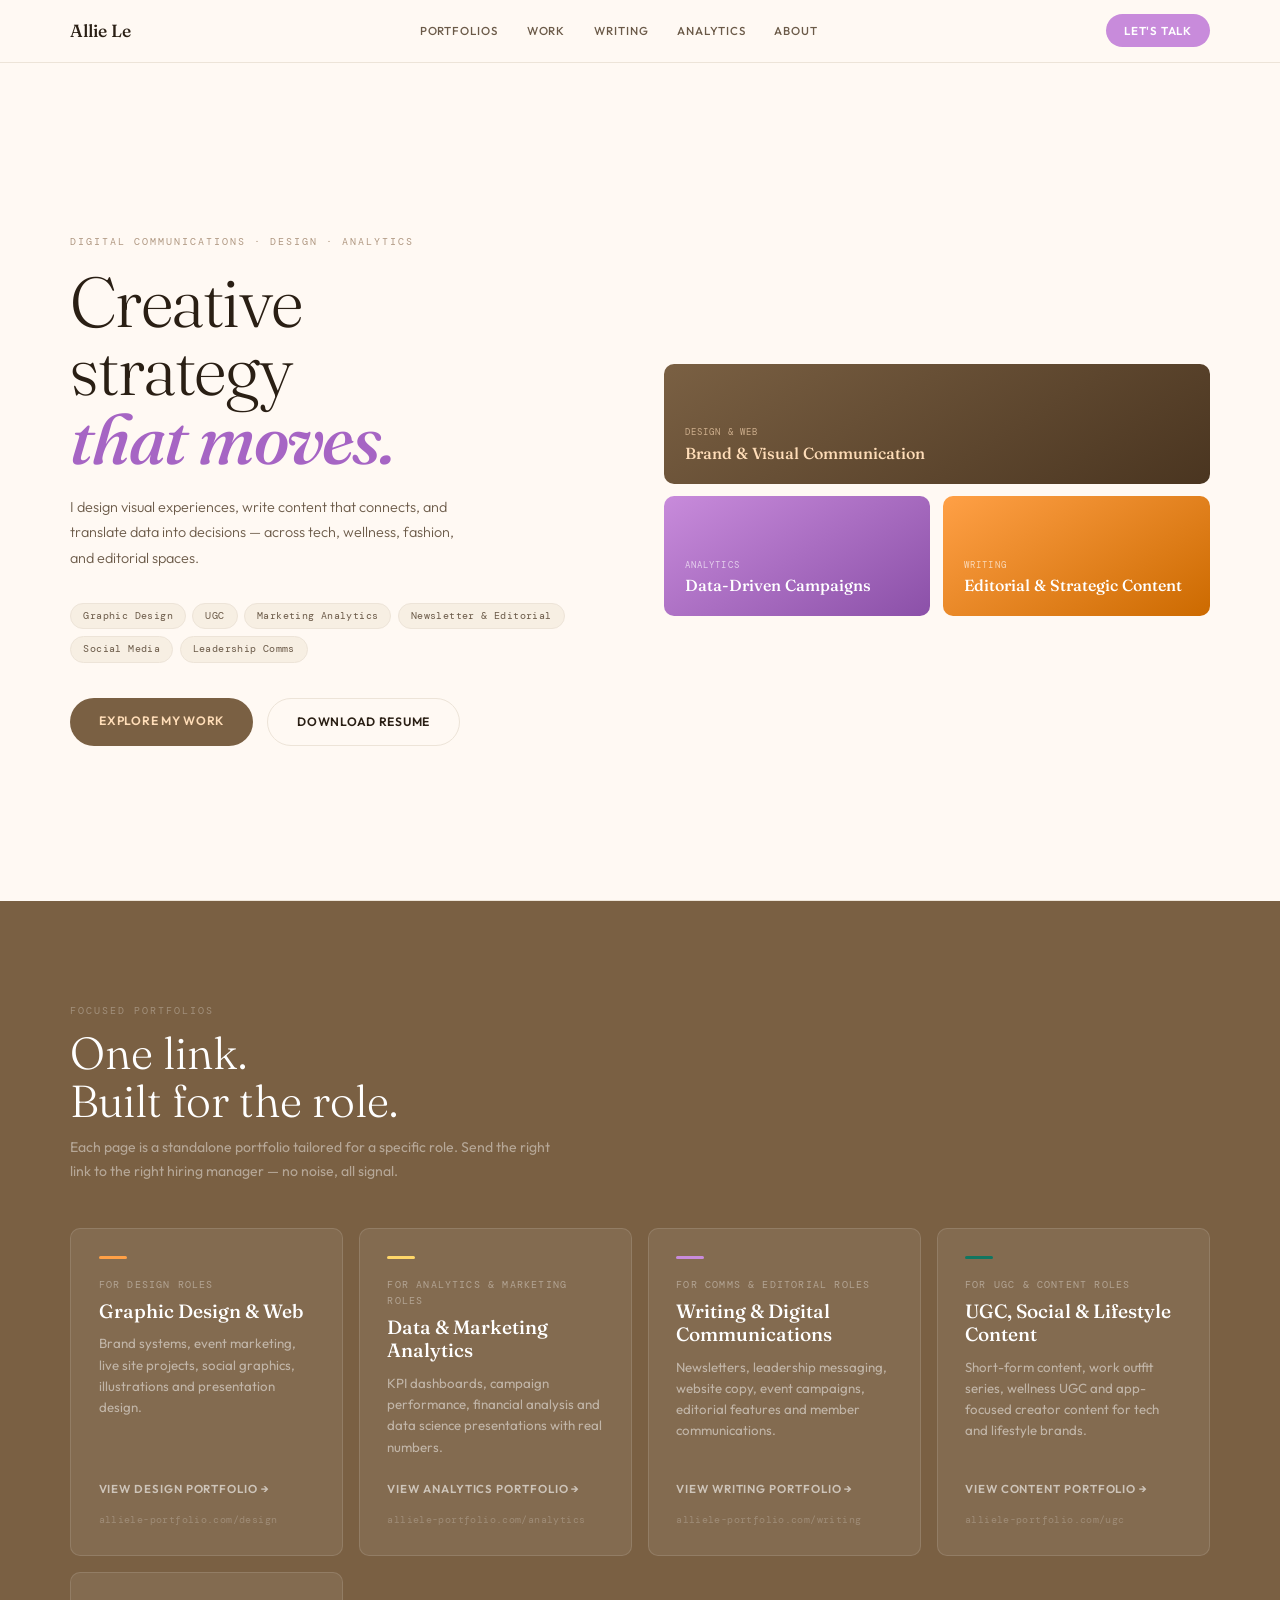
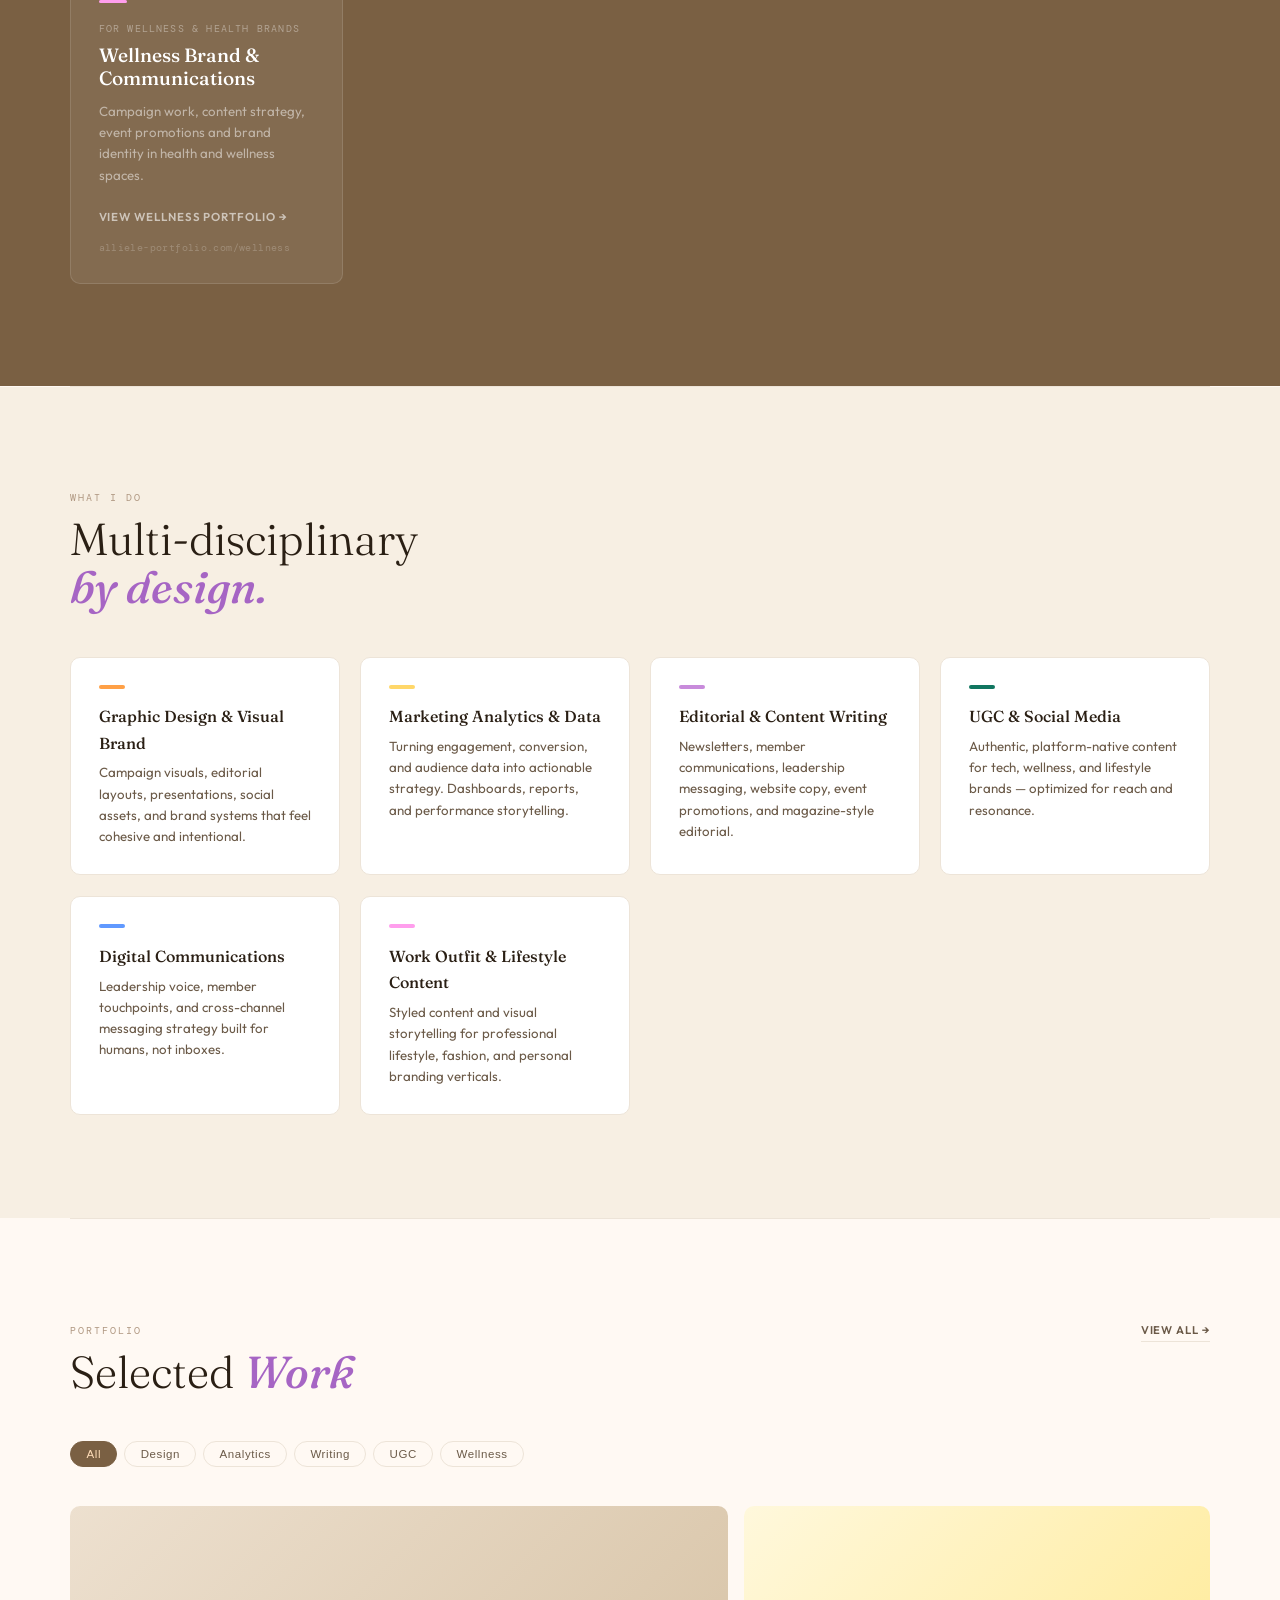
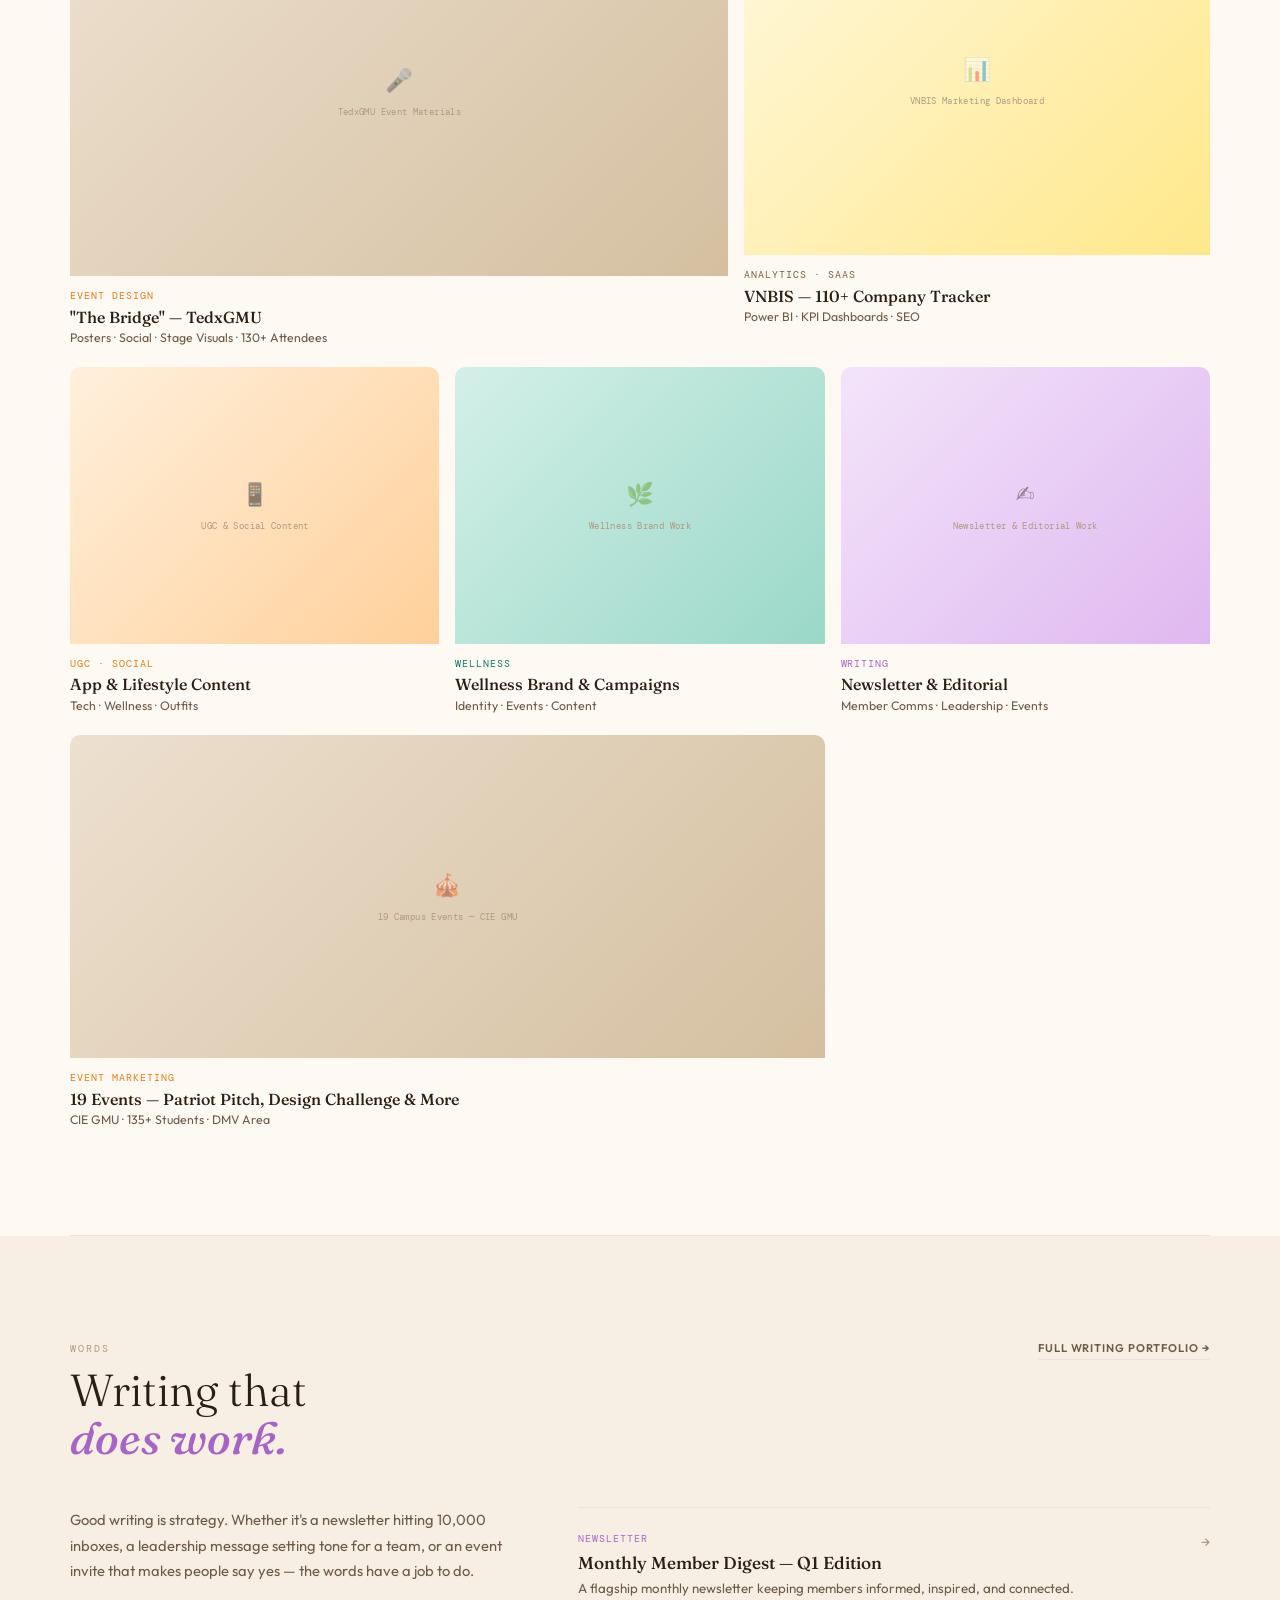
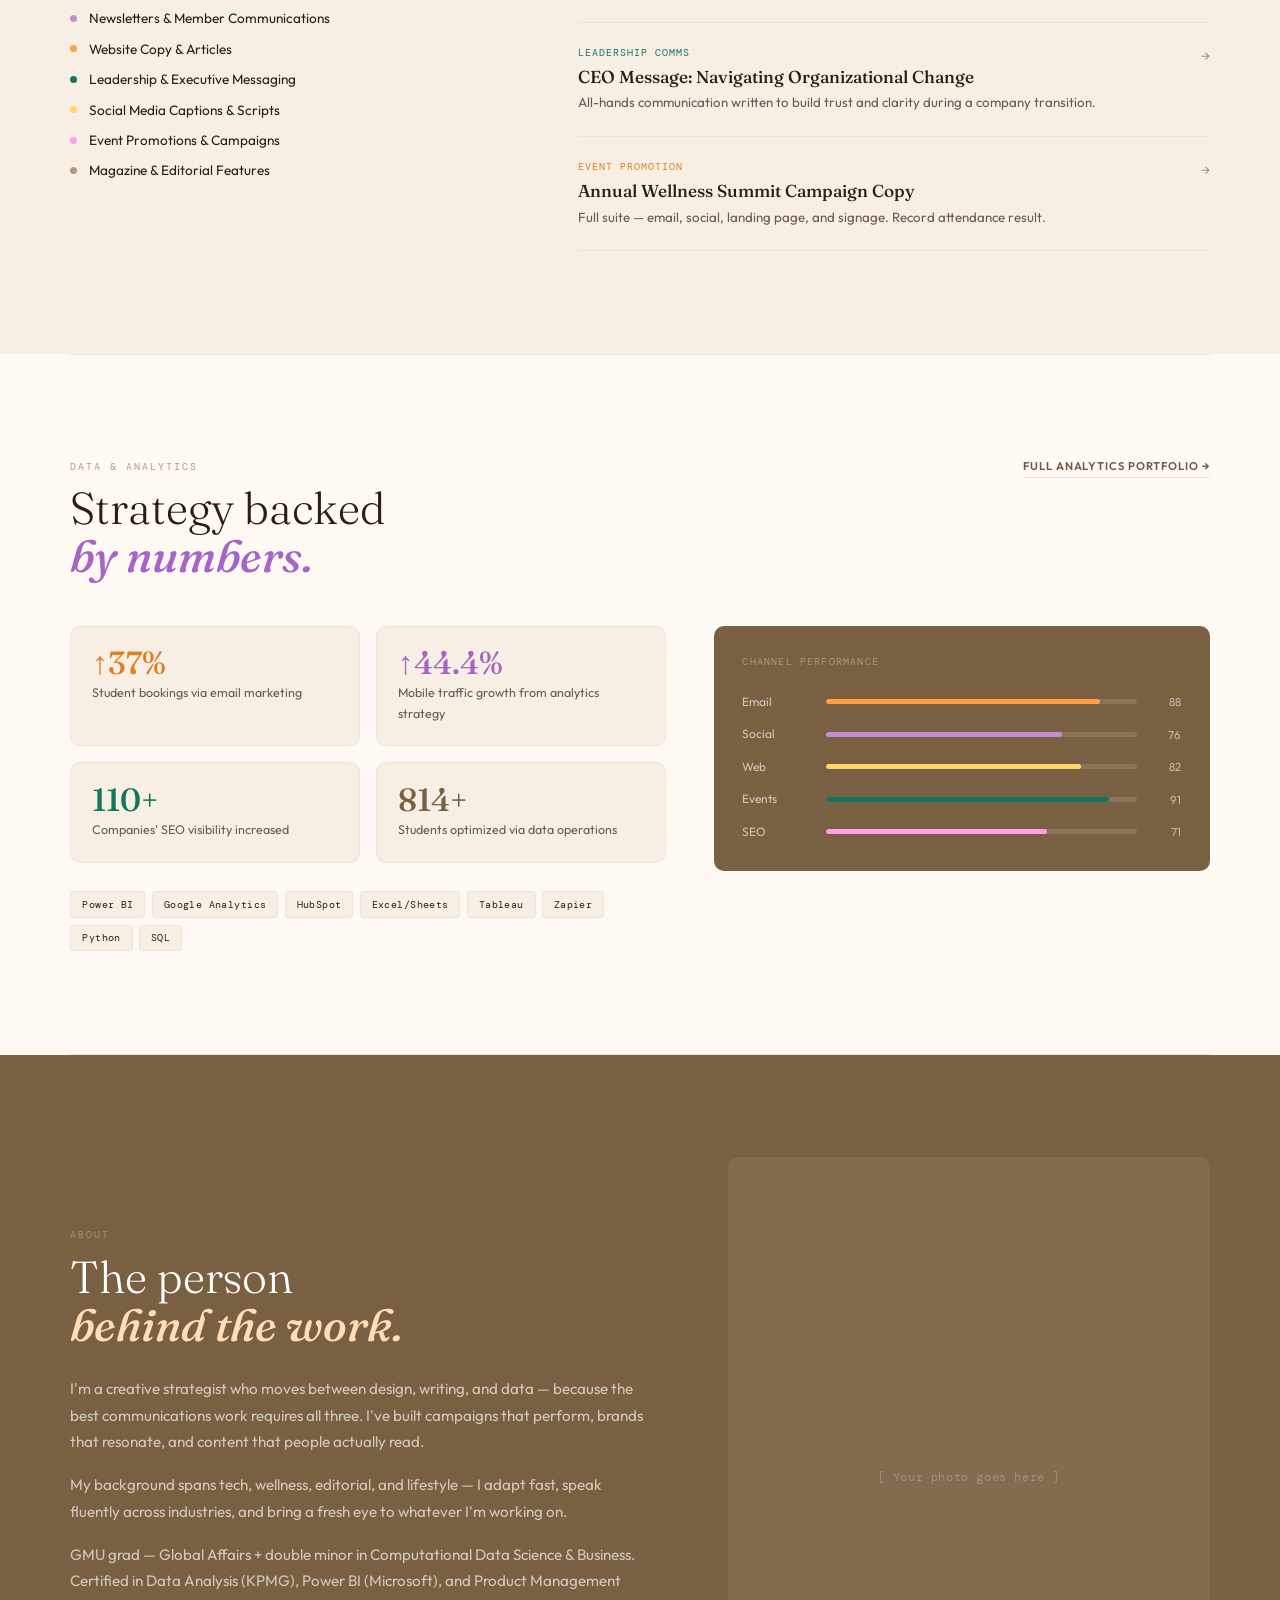
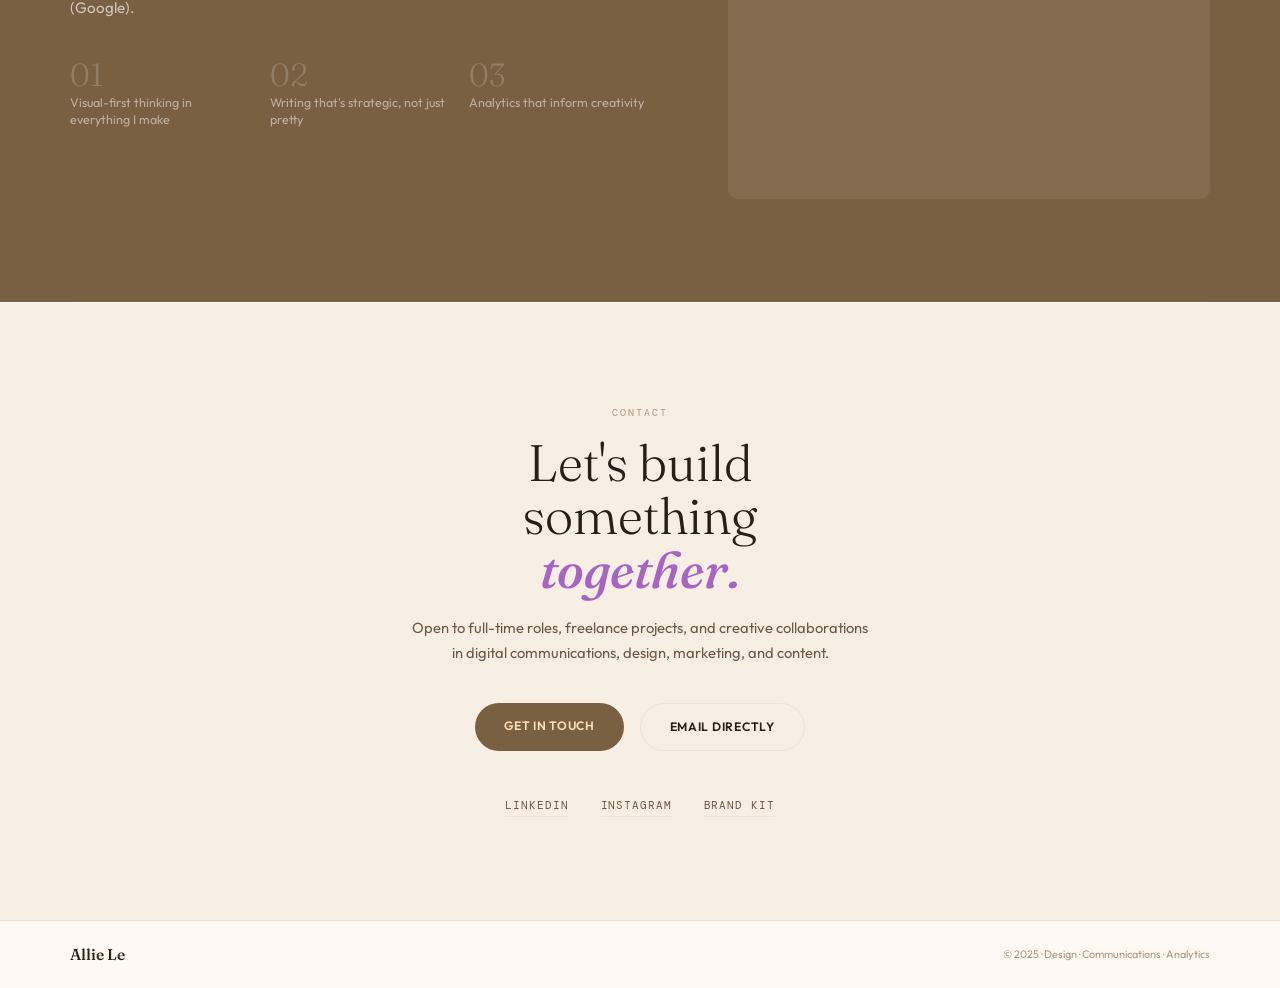
==== index.html @ f6b00155 "Rename index-2.html to index.html" ====
<!DOCTYPE html>
<html lang="en">
<head>
  <meta charset="UTF-8"/>
  <meta name="viewport" content="width=device-width,initial-scale=1.0"/>
  <title>Allie Le — Creative Strategy, Design & Analytics</title>
  <link rel="preconnect" href="https://fonts.googleapis.com"/>
  <link rel="preconnect" href="https://fonts.gstatic.com" crossorigin/>
  <link href="https://fonts.googleapis.com/css2?family=Fraunces:ital,wght@0,300;0,500;0,700;1,300;1,500&family=Outfit:wght@300;400;500;600&family=DM+Mono:wght@400&display=swap" rel="stylesheet"/>
  <link rel="stylesheet" href="brand.css"/>
  <style>
    /* ── NAV ── */
    nav {
      position: fixed; top: 0; left: 0; right: 0; z-index: 100;
      display: flex; align-items: center; justify-content: space-between;
      padding: .9rem var(--pad);
      background: rgba(255,249,243,.95); backdrop-filter: blur(14px);
      border-bottom: 1px solid var(--border);
    }
    .nav-logo { font-family: var(--font-display); font-size: 1.1rem; font-weight: 500; text-decoration: none; color: var(--ink); }
    .nav-links { display: flex; gap: 1.8rem; list-style: none; }
    .nav-links a { font-size: .72rem; font-weight: 500; letter-spacing: .08em; text-transform: uppercase; text-decoration: none; color: var(--ink-mid); transition: color .2s; }
    .nav-links a:hover { color: var(--lilac-dk); }
    .nav-cta { font-size: .72rem; font-weight: 600; letter-spacing: .07em; text-transform: uppercase; padding: .44rem 1.1rem; background: var(--lilac); color: #fff; border-radius: var(--radius-pill); text-decoration: none; transition: background .2s; }
    .nav-cta:hover { background: var(--lilac-dk); }

    /* ── HERO ── */
    #hero {
      min-height: 100vh;
      padding: 0 var(--pad); padding-top: 5rem;
      display: grid; grid-template-columns: 1fr 1fr;
      align-items: center; gap: 3rem;
      background: var(--cream);
    }
    .h-eye { font-family: var(--font-mono); font-size: .62rem; letter-spacing: .2em; text-transform: uppercase; color: var(--ink-lt); margin-bottom: 1.1rem; }
    .h-title { font-family: var(--font-display); font-size: clamp(3rem, 5.5vw, 5.8rem); font-weight: 300; line-height: .97; letter-spacing: -.02em; margin-bottom: 1.4rem; }
    .h-title em { font-style: italic; font-weight: 500; color: var(--lilac-dk); }
    .h-desc { font-size: clamp(.9rem, 1.1vw, 1rem); color: var(--ink-mid); max-width: 44ch; line-height: 1.75; font-weight: 300; margin-bottom: 2rem; }
    .h-tags { display: flex; flex-wrap: wrap; gap: .4rem; margin-bottom: 2.2rem; }
    .h-tag { font-family: var(--font-mono); font-size: .62rem; letter-spacing: .04em; padding: .26rem .75rem; border-radius: var(--radius-pill); background: var(--cream-dk); border: 1px solid var(--border); color: var(--ink-mid); }
    .h-btns { display: flex; gap: .9rem; flex-wrap: wrap; }
    .btn-p { padding: .82rem 1.8rem; background: var(--brown); color: var(--peach); font-family: var(--font-body); font-size: .76rem; font-weight: 600; letter-spacing: .06em; text-transform: uppercase; text-decoration: none; border-radius: var(--radius-pill); transition: background .2s; }
    .btn-p:hover { background: var(--brown-dk); }
    .btn-g { padding: .82rem 1.8rem; border: 1.5px solid var(--border); color: var(--ink); font-family: var(--font-body); font-size: .76rem; font-weight: 600; letter-spacing: .06em; text-transform: uppercase; text-decoration: none; border-radius: var(--radius-pill); transition: border-color .2s, color .2s; }
    .btn-g:hover { border-color: var(--lilac); color: var(--lilac-dk); }

    /* hero right — floating cards */
    .h-cards { display: grid; grid-template-columns: 1fr 1fr; gap: .8rem; }
    .hc { border-radius: var(--radius); overflow: hidden; cursor: pointer; transition: transform .3s; }
    .hc:hover { transform: translateY(-5px); }
    .hc:first-child { grid-column: span 2; }
    .hc-body { padding: 1.3rem; min-height: 120px; display: flex; flex-direction: column; justify-content: flex-end; }
    .hc-eye { font-family: var(--font-mono); font-size: .58rem; letter-spacing: .12em; text-transform: uppercase; opacity: .65; margin-bottom: .22rem; }
    .hc-name { font-family: var(--font-display); font-size: 1rem; font-weight: 500; line-height: 1.2; }
    .hc1 { background: linear-gradient(148deg, #7A6043, #4A3520); color: var(--peach); }
    .hc2 { background: linear-gradient(148deg, #C88BDB, #8B50A8); color: #fff; }
    .hc3 { background: linear-gradient(148deg, #FFA046, #CC6A00); color: #fff; }

    /* ── SECTION ── */
    section { padding: clamp(4rem,8vw,7rem) var(--pad); }
    .s-eye { font-family: var(--font-mono); font-size: .62rem; letter-spacing: .2em; text-transform: uppercase; color: var(--ink-lt); margin-bottom: .55rem; }
    .s-title { font-family: var(--font-display); font-size: clamp(1.9rem,3.5vw,3.2rem); font-weight: 300; line-height: 1.08; }
    .s-title em { font-style: italic; font-weight: 500; color: var(--lilac-dk); }
    .s-hdr { display: flex; align-items: baseline; justify-content: space-between; gap: 2rem; margin-bottom: clamp(2rem,3.5vw,3.5rem); }
    .s-link { font-size: .7rem; font-weight: 600; letter-spacing: .08em; text-transform: uppercase; color: var(--ink-mid); text-decoration: none; border-bottom: 1px solid var(--border); padding-bottom: 2px; white-space: nowrap; transition: color .2s, border-color .2s; }
    .s-link:hover { color: var(--lilac-dk); border-color: var(--lilac); }
    .div { height: 1px; background: var(--border); margin: 0 var(--pad); }

    /* ── TRACK CARDS ── */
    #tracks { background: var(--brown); }
    .tr-eye { color: rgba(255,255,255,.3); }
    .tr-title { color: #fff; margin-bottom: .7rem; }
    .tr-sub { color: rgba(255,255,255,.45); font-size: .88rem; max-width: 54ch; margin-bottom: clamp(2rem,3.5vw,3rem); line-height: 1.65; }
    .tr-grid { display: grid; grid-template-columns: repeat(auto-fit, minmax(260px,1fr)); gap: 1rem; }
    .tc {
      background: rgba(255,255,255,.07); border: 1px solid rgba(255,255,255,.12);
      border-radius: var(--radius); padding: 1.7rem; text-decoration: none; color: #fff;
      display: flex; flex-direction: column; transition: background .25s, transform .25s, border-color .25s;
    }
    .tc:hover { transform: translateY(-4px); border-color: rgba(255,255,255,.25); background: rgba(255,255,255,.11); }
    .tc-bar { width: 28px; height: 3px; border-radius: 2px; margin-bottom: 1.1rem; }
    .tc-role { font-family: var(--font-mono); font-size: .62rem; letter-spacing: .12em; text-transform: uppercase; opacity: .38; margin-bottom: .45rem; }
    .tc-name { font-family: var(--font-display); font-size: 1.2rem; font-weight: 500; margin-bottom: .65rem; line-height: 1.2; }
    .tc-desc { font-size: .83rem; color: rgba(255,255,255,.5); line-height: 1.6; margin-bottom: 1.3rem; flex: 1; }
    .tc-cta { font-size: .72rem; font-weight: 600; letter-spacing: .08em; text-transform: uppercase; opacity: .6; transition: opacity .2s; }
    .tc:hover .tc-cta { opacity: 1; }
    .tc-url { font-family: var(--font-mono); font-size: .6rem; opacity: .22; margin-top: .9rem; letter-spacing: .04em; }

    /* ── EXPERTISE ── */
    #expertise { background: var(--cream-dk); }
    .exp-grid { display: grid; grid-template-columns: repeat(auto-fit, minmax(240px,1fr)); gap: 1.3rem; }
    .exp-card { background: var(--white); border: 1px solid var(--border); border-radius: var(--radius); padding: 1.7rem; transition: transform .25s, box-shadow .25s; }
    .exp-card:hover { transform: translateY(-3px); box-shadow: 0 14px 40px rgba(122,96,67,.09); }
    .ec-dot { width: 26px; height: 4px; border-radius: 2px; margin-bottom: .9rem; }
    .ec-t { font-family: var(--font-display); font-size: 1rem; font-weight: 500; margin-bottom: .4rem; }
    .ec-d { font-size: .83rem; color: var(--ink-mid); line-height: 1.6; }

    /* ── WORK GRID ── */
    #work {}
    .wfilters { display: flex; gap: .45rem; flex-wrap: wrap; margin-bottom: 2.4rem; }
    .wf { font-size: .72rem; font-weight: 500; letter-spacing: .05em; padding: .38rem .95rem; border-radius: var(--radius-pill); border: 1.5px solid var(--border); background: transparent; cursor: pointer; transition: all .2s; color: var(--ink-mid); }
    .wf.on, .wf:hover { background: var(--brown); border-color: var(--brown); color: var(--peach); }
    .wgrid { display: grid; grid-template-columns: repeat(12,1fr); gap: 1rem; }
    .wi { border-radius: var(--radius); overflow: hidden; cursor: pointer; position: relative; transition: transform .3s; }
    .wi:hover { transform: scale(1.015); }
    .wi:hover .wov { opacity: 1; }
    .w7 { grid-column: span 7; } .w5 { grid-column: span 5; } .w4 { grid-column: span 4; } .w8 { grid-column: span 8; } .w6 { grid-column: span 6; }
    .wthumb { width: 100%; aspect-ratio: 16/9; display: flex; align-items: center; justify-content: center; flex-direction: column; gap: .4rem; position: relative; }
    .w5 .wthumb, .w4 .wthumb { aspect-ratio: 4/3; }
    .wov { position: absolute; inset: 0; background: rgba(42,31,20,.38); opacity: 0; transition: opacity .3s; display: flex; align-items: center; justify-content: center; }
    .wov span { color: #fff; font-size: .7rem; font-weight: 600; letter-spacing: .1em; text-transform: uppercase; border: 1.5px solid rgba(255,255,255,.75); padding: .4rem 1rem; border-radius: var(--radius-pill); }
    .wph { font-size: 1.4rem; opacity: .45; }
    .wht { font-family: var(--font-mono); font-size: .58rem; color: var(--ink-lt); letter-spacing: .04em; }
    .wmeta { padding: .75rem 0 .15rem; }
    .wcat { font-family: var(--font-mono); font-size: .6rem; letter-spacing: .1em; text-transform: uppercase; margin-bottom: .18rem; }
    .wname { font-family: var(--font-display); font-size: 1rem; font-weight: 500; line-height: 1.25; }
    .wsub { font-size: .77rem; color: var(--ink-mid); margin-top: .1rem; }
    .bg-br { background: linear-gradient(135deg,#EDE0CF,#D4BFA0); }
    .bg-li { background: linear-gradient(135deg,#F3E4FA,#DFB8F0); }
    .bg-or { background: linear-gradient(135deg,#FFF0DC,#FFD09A); }
    .bg-te { background: linear-gradient(135deg,#D4F0E8,#9AD8C8); }
    .bg-ye { background: linear-gradient(135deg,#FFF8DC,#FFE88A); }

    /* ── WRITING ── */
    #writing { background: var(--cream-dk); }
    .wr-layout { display: grid; grid-template-columns: 1fr 1.4fr; gap: 3.5rem; align-items: start; }
    .wr-p { color: var(--ink-mid); margin-bottom: .9rem; font-size: .92rem; line-height: 1.72; }
    .wt-list { display: flex; flex-direction: column; gap: .5rem; margin-top: 1.5rem; }
    .wt-row { display: flex; align-items: center; gap: .75rem; font-size: .85rem; }
    .wt-dot { width: 7px; height: 7px; border-radius: 50%; flex-shrink: 0; }
    .wcard { padding: 1.4rem 0; border-bottom: 1px solid var(--border); transition: padding-left .2s; cursor: pointer; }
    .wcard:first-child { border-top: 1px solid var(--border); }
    .wcard:hover { padding-left: .6rem; }
    .wc-type { font-family: var(--font-mono); font-size: .62rem; letter-spacing: .1em; text-transform: uppercase; margin-bottom: .3rem; }
    .wc-title { font-family: var(--font-display); font-size: 1.08rem; font-weight: 500; line-height: 1.25; margin-bottom: .28rem; }
    .wc-ex { font-size: .83rem; color: var(--ink-mid); line-height: 1.6; }
    .wc-arr { float: right; color: var(--ink-lt); }

    /* ── ANALYTICS ── */
    .an-layout { display: grid; grid-template-columns: 1.2fr 1fr; gap: 3rem; align-items: start; }
    .st-grid { display: grid; grid-template-columns: 1fr 1fr; gap: 1rem; margin-bottom: 1.8rem; }
    .st-card { background: var(--cream-dk); border: 1px solid var(--border); border-radius: var(--radius); padding: 1.3rem; }
    .st-n { font-family: var(--font-display); font-size: clamp(1.6rem,2.5vw,2.2rem); font-weight: 500; line-height: 1; margin-bottom: .25rem; }
    .st-l { font-size: .78rem; color: var(--ink-mid); }
    .an-vis { background: var(--brown); border-radius: var(--radius); padding: 1.8rem; color: #fff; }
    .ch-ttl { font-family: var(--font-mono); font-size: .62rem; letter-spacing: .12em; text-transform: uppercase; opacity: .35; margin-bottom: 1.3rem; }
    .b-chart { display: flex; flex-direction: column; gap: .8rem; }
    .b-row { display: flex; align-items: center; gap: .75rem; }
    .b-lbl { font-size: .75rem; width: 72px; flex-shrink: 0; opacity: .65; }
    .b-track { flex: 1; height: 5px; background: rgba(255,255,255,.12); border-radius: 3px; overflow: hidden; }
    .b-fill { height: 100%; border-radius: 3px; }
    .b-val { font-size: .72rem; opacity: .55; width: 32px; text-align: right; }
    .tool-list { display: flex; flex-wrap: wrap; gap: .4rem; margin-top: 1.7rem; }
    .tool { font-family: var(--font-mono); font-size: .65rem; letter-spacing: .04em; padding: .24rem .68rem; border-radius: 3px; background: var(--cream-dk); border: 1px solid var(--border); }

    /* ── ABOUT ── */
    #about { background: var(--brown); color: #fff; }
    .ab-layout { display: grid; grid-template-columns: 1.2fr 1fr; gap: 5rem; align-items: center; }
    .ab-p { color: rgba(255,255,255,.65); margin-bottom: 1.1rem; font-size: .95rem; line-height: 1.72; }
    .ab-photo { aspect-ratio: 3/4; background: rgba(255,255,255,.07); border-radius: var(--radius); display: flex; align-items: center; justify-content: center; }
    .ab-hint { font-size: .75rem; opacity: .25; text-align: center; padding: 2rem; font-family: var(--font-mono); letter-spacing: .05em; }
    .vals { display: grid; grid-template-columns: repeat(3,1fr); gap: 1.3rem; margin-top: 2.4rem; }
    .val-n { font-family: var(--font-display); font-size: 2rem; font-weight: 300; opacity: .18; line-height: 1; margin-bottom: .18rem; }
    .val-l { font-size: .78rem; color: rgba(255,255,255,.5); line-height: 1.4; }

    /* ── CONTACT SECTION ── */
    #contact { text-align: center; background: var(--cream-dk); }
    .ct-title { font-family: var(--font-display); font-size: clamp(2rem,4vw,3.4rem); font-weight: 300; max-width: 14ch; margin: 0 auto 1.1rem; line-height: 1.05; }
    .ct-title em { font-style: italic; font-weight: 500; color: var(--lilac-dk); }
    .ct-sub { color: var(--ink-mid); max-width: 46ch; margin: 0 auto 2.4rem; font-size: .92rem; line-height: 1.7; }
    .ct-btns { display: flex; justify-content: center; gap: 1rem; flex-wrap: wrap; margin-bottom: 2.8rem; }
    .ct-links { display: flex; justify-content: center; gap: 2rem; flex-wrap: wrap; }
    .ct-lnk { font-family: var(--font-mono); font-size: .7rem; letter-spacing: .08em; text-transform: uppercase; color: var(--ink-mid); text-decoration: none; border-bottom: 1px solid var(--border); padding-bottom: 2px; transition: color .2s, border-color .2s; }
    .ct-lnk:hover { color: var(--lilac-dk); border-color: var(--lilac); }

    /* footer */
    footer { border-top: 1px solid var(--border); padding: 1.3rem var(--pad); display: flex; justify-content: space-between; align-items: center; flex-wrap: wrap; gap: 1rem; }
    .fn { font-family: var(--font-display); font-size: .98rem; font-weight: 500; }
    .ft { font-size: .68rem; color: var(--ink-lt); }

    /* modal */
    .mb { position: fixed; inset: 0; background: rgba(42,31,20,.55); z-index: 400; display: flex; align-items: center; justify-content: center; padding: 2rem; opacity: 0; pointer-events: none; transition: opacity .3s; }
    .mb.open { opacity: 1; pointer-events: all; }
    .modal { background: var(--white); border-radius: var(--radius); max-width: 640px; width: 100%; padding: 2.4rem; transform: translateY(20px); transition: transform .3s; max-height: 90vh; overflow-y: auto; }
    .mb.open .modal { transform: translateY(0); }
    .mcl { float: right; background: none; border: none; font-size: 1.2rem; cursor: pointer; color: var(--ink-lt); transition: color .2s; }
    .mcl:hover { color: var(--ink); }
    .m-cat { font-family: var(--font-mono); font-size: .62rem; letter-spacing: .12em; text-transform: uppercase; margin-bottom: .5rem; }
    .m-tt { font-family: var(--font-display); font-size: 1.5rem; font-weight: 500; margin-bottom: .3rem; line-height: 1.15; }
    .m-role { font-family: var(--font-mono); font-size: .65rem; color: var(--ink-lt); margin-bottom: 1.1rem; }
    .m-body { font-size: .87rem; color: var(--ink-mid); line-height: 1.75; }
    .m-body p { margin-bottom: .75rem; }
    .m-body strong { color: var(--ink); font-weight: 600; }
    .m-chips { display: flex; flex-wrap: wrap; gap: .35rem; margin-top: .9rem; }
    .m-chip { font-size: .64rem; font-weight: 500; padding: .2rem .62rem; border-radius: var(--radius-pill); background: var(--cream-dk); border: 1px solid var(--border); }
    .uph { background: var(--cream-dk); border: 1.5px dashed var(--border); border-radius: var(--radius); padding: 1rem; margin-top: 1rem; text-align: center; font-size: .76rem; color: var(--ink-lt); font-family: var(--font-mono); letter-spacing: .04em; line-height: 1.6; }

    @media(max-width:900px) {
      #hero, .wr-layout, .an-layout, .ab-layout { grid-template-columns: 1fr; gap: 2rem; }
      .h-cards, .ab-photo { display: none; }
      .w7,.w5,.w4,.w8,.w6 { grid-column: span 12; }
    }
    @media(max-width:600px) { .nav-links { display: none; } }
  </style>
</head>
<body>

<!-- NAV -->
<nav>
  <a class="nav-logo" href="index.html">Allie Le</a>
  <ul class="nav-links">
    <li><a href="#tracks">Portfolios</a></li>
    <li><a href="#work">Work</a></li>
    <li><a href="#writing">Writing</a></li>
    <li><a href="#analytics">Analytics</a></li>
    <li><a href="#about">About</a></li>
  </ul>
  <a class="nav-cta" href="contact.html">Let's Talk</a>
</nav>

<!-- HERO -->
<section id="hero">
  <div class="fu">
    <p class="h-eye">Digital Communications · Design · Analytics</p>
    <h1 class="h-title">Creative<br>strategy<br><em>that moves.</em></h1>
    <p class="h-desc">I design visual experiences, write content that connects, and translate data into decisions — across tech, wellness, fashion, and editorial spaces.</p>
    <div class="h-tags">
      <span class="h-tag">Graphic Design</span>
      <span class="h-tag">UGC</span>
      <span class="h-tag">Marketing Analytics</span>
      <span class="h-tag">Newsletter & Editorial</span>
      <span class="h-tag">Social Media</span>
      <span class="h-tag">Leadership Comms</span>
    </div>
    <div class="h-btns">
      <a class="btn-p" href="#tracks">Explore My Work</a>
      <a class="btn-g" href="contact.html">Download Resume</a>
    </div>
  </div>
  <div class="h-cards">
    <div class="hc hc1" onclick="location.href='design.html'">
      <div class="hc-body"><p class="hc-eye">Design & Web</p><p class="hc-name">Brand & Visual Communication</p></div>
    </div>
    <div class="hc hc2" onclick="location.href='analytics.html'">
      <div class="hc-body"><p class="hc-eye">Analytics</p><p class="hc-name">Data-Driven Campaigns</p></div>
    </div>
    <div class="hc hc3" onclick="location.href='writing.html'">
      <div class="hc-body"><p class="hc-eye">Writing</p><p class="hc-name">Editorial & Strategic Content</p></div>
    </div>
  </div>
</section>

<div class="div"></div>

<!-- TRACK CARDS -->
<section id="tracks">
  <p class="s-eye tr-eye fu">Focused Portfolios</p>
  <h2 class="s-title tr-title fu">One link.<br>Built for the role.</h2>
  <p class="tr-sub fu">Each page is a standalone portfolio tailored for a specific role. Send the right link to the right hiring manager — no noise, all signal.</p>
  <div class="tr-grid">
    <a class="tc fu" href="design.html">
      <div class="tc-bar" style="background:var(--orange)"></div>
      <p class="tc-role">For Design Roles</p>
      <p class="tc-name">Graphic Design & Web</p>
      <p class="tc-desc">Brand systems, event marketing, live site projects, social graphics, illustrations and presentation design.</p>
      <span class="tc-cta">View Design Portfolio →</span>
      <p class="tc-url">alliele-portfolio.com/design</p>
    </a>
    <a class="tc fu" href="analytics.html">
      <div class="tc-bar" style="background:var(--yellow)"></div>
      <p class="tc-role">For Analytics & Marketing Roles</p>
      <p class="tc-name">Data & Marketing Analytics</p>
      <p class="tc-desc">KPI dashboards, campaign performance, financial analysis and data science presentations with real numbers.</p>
      <span class="tc-cta">View Analytics Portfolio →</span>
      <p class="tc-url">alliele-portfolio.com/analytics</p>
    </a>
    <a class="tc fu" href="writing.html">
      <div class="tc-bar" style="background:var(--lilac)"></div>
      <p class="tc-role">For Comms & Editorial Roles</p>
      <p class="tc-name">Writing & Digital Communications</p>
      <p class="tc-desc">Newsletters, leadership messaging, website copy, event campaigns, editorial features and member communications.</p>
      <span class="tc-cta">View Writing Portfolio →</span>
      <p class="tc-url">alliele-portfolio.com/writing</p>
    </a>
    <a class="tc fu" href="ugc.html">
      <div class="tc-bar" style="background:var(--teal)"></div>
      <p class="tc-role">For UGC & Content Roles</p>
      <p class="tc-name">UGC, Social & Lifestyle Content</p>
      <p class="tc-desc">Short-form content, work outfit series, wellness UGC and app-focused creator content for tech and lifestyle brands.</p>
      <span class="tc-cta">View Content Portfolio →</span>
      <p class="tc-url">alliele-portfolio.com/ugc</p>
    </a>
    <a class="tc fu" href="wellness.html">
      <div class="tc-bar" style="background:var(--rose)"></div>
      <p class="tc-role">For Wellness & Health Brands</p>
      <p class="tc-name">Wellness Brand & Communications</p>
      <p class="tc-desc">Campaign work, content strategy, event promotions and brand identity in health and wellness spaces.</p>
      <span class="tc-cta">View Wellness Portfolio →</span>
      <p class="tc-url">alliele-portfolio.com/wellness</p>
    </a>
  </div>
</section>

<div class="div"></div>

<!-- EXPERTISE -->
<section id="expertise">
  <div class="s-hdr fu">
    <div><p class="s-eye">What I Do</p><h2 class="s-title">Multi-disciplinary<br><em>by design.</em></h2></div>
  </div>
  <div class="exp-grid">
    <div class="exp-card fu"><div class="ec-dot" style="background:var(--orange)"></div><p class="ec-t">Graphic Design & Visual Brand</p><p class="ec-d">Campaign visuals, editorial layouts, presentations, social assets, and brand systems that feel cohesive and intentional.</p></div>
    <div class="exp-card fu"><div class="ec-dot" style="background:var(--yellow)"></div><p class="ec-t">Marketing Analytics & Data</p><p class="ec-d">Turning engagement, conversion, and audience data into actionable strategy. Dashboards, reports, and performance storytelling.</p></div>
    <div class="exp-card fu"><div class="ec-dot" style="background:var(--lilac)"></div><p class="ec-t">Editorial & Content Writing</p><p class="ec-d">Newsletters, member communications, leadership messaging, website copy, event promotions, and magazine-style editorial.</p></div>
    <div class="exp-card fu"><div class="ec-dot" style="background:var(--teal)"></div><p class="ec-t">UGC & Social Media</p><p class="ec-d">Authentic, platform-native content for tech, wellness, and lifestyle brands — optimized for reach and resonance.</p></div>
    <div class="exp-card fu"><div class="ec-dot" style="background:var(--cobalt)"></div><p class="ec-t">Digital Communications</p><p class="ec-d">Leadership voice, member touchpoints, and cross-channel messaging strategy built for humans, not inboxes.</p></div>
    <div class="exp-card fu"><div class="ec-dot" style="background:var(--rose)"></div><p class="ec-t">Work Outfit & Lifestyle Content</p><p class="ec-d">Styled content and visual storytelling for professional lifestyle, fashion, and personal branding verticals.</p></div>
  </div>
</section>

<div class="div"></div>

<!-- WORK GRID -->
<section id="work">
  <div class="s-hdr fu">
    <div><p class="s-eye">Portfolio</p><h2 class="s-title">Selected <em>Work</em></h2></div>
    <a class="s-link" href="design.html">View All →</a>
  </div>
  <div class="wfilters" id="wf">
    <button class="wf on" data-f="all">All</button>
    <button class="wf" data-f="design">Design</button>
    <button class="wf" data-f="analytics">Analytics</button>
    <button class="wf" data-f="writing">Writing</button>
    <button class="wf" data-f="ugc">UGC</button>
    <button class="wf" data-f="wellness">Wellness</button>
  </div>
  <div class="wgrid">
    <div class="wi w7 fu" data-cat="design" onclick="openM('tedx')"><div class="wthumb bg-br"><p class="wph">🎤</p><p class="wht">TedxGMU Event Materials</p><div class="wov"><span>View</span></div></div><div class="wmeta"><p class="wcat" style="color:var(--orange-dk)">Event Design</p><p class="wname">"The Bridge" — TedxGMU</p><p class="wsub">Posters · Social · Stage Visuals · 130+ Attendees</p></div></div>
    <div class="wi w5 fu" data-cat="analytics" onclick="openM('vnbis')"><div class="wthumb bg-ye"><p class="wph">📊</p><p class="wht">VNBIS Marketing Dashboard</p><div class="wov"><span>View</span></div></div><div class="wmeta"><p class="wcat" style="color:var(--brown)">Analytics · SaaS</p><p class="wname">VNBIS — 110+ Company Tracker</p><p class="wsub">Power BI · KPI Dashboards · SEO</p></div></div>
    <div class="wi w4 fu" data-cat="ugc" onclick="openM('ugc')"><div class="wthumb bg-or"><p class="wph">📱</p><p class="wht">UGC & Social Content</p><div class="wov"><span>View</span></div></div><div class="wmeta"><p class="wcat" style="color:var(--orange-dk)">UGC · Social</p><p class="wname">App & Lifestyle Content</p><p class="wsub">Tech · Wellness · Outfits</p></div></div>
    <div class="wi w4 fu" data-cat="wellness" onclick="openM('well')"><div class="wthumb bg-te"><p class="wph">🌿</p><p class="wht">Wellness Brand Work</p><div class="wov"><span>View</span></div></div><div class="wmeta"><p class="wcat" style="color:var(--teal)">Wellness</p><p class="wname">Wellness Brand & Campaigns</p><p class="wsub">Identity · Events · Content</p></div></div>
    <div class="wi w4 fu" data-cat="writing" onclick="openM('news')"><div class="wthumb bg-li"><p class="wph">✍️</p><p class="wht">Newsletter & Editorial Work</p><div class="wov"><span>View</span></div></div><div class="wmeta"><p class="wcat" style="color:var(--lilac-dk)">Writing</p><p class="wname">Newsletter & Editorial</p><p class="wsub">Member Comms · Leadership · Events</p></div></div>
    <div class="wi w8 fu" data-cat="design" onclick="openM('cie')"><div class="wthumb bg-br" style="aspect-ratio:21/9"><p class="wph">🎪</p><p class="wht">19 Campus Events — CIE GMU</p><div class="wov"><span>View</span></div></div><div class="wmeta"><p class="wcat" style="color:var(--orange-dk)">Event Marketing</p><p class="wname">19 Events — Patriot Pitch, Design Challenge & More</p><p class="wsub">CIE GMU · 135+ Students · DMV Area</p></div></div>
  </div>
</section>

<div class="div"></div>

<!-- WRITING PREVIEW -->
<section id="writing">
  <div class="s-hdr fu">
    <div><p class="s-eye">Words</p><h2 class="s-title">Writing that<br><em>does work.</em></h2></div>
    <a class="s-link" href="writing.html">Full Writing Portfolio →</a>
  </div>
  <div class="wr-layout">
    <div class="fu">
      <p class="wr-p">Good writing is strategy. Whether it's a newsletter hitting 10,000 inboxes, a leadership message setting tone for a team, or an event invite that makes people say yes — the words have a job to do.</p>
      <div class="wt-list">
        <div class="wt-row"><span class="wt-dot" style="background:var(--lilac)"></span>Newsletters & Member Communications</div>
        <div class="wt-row"><span class="wt-dot" style="background:var(--orange)"></span>Website Copy & Articles</div>
        <div class="wt-row"><span class="wt-dot" style="background:var(--teal)"></span>Leadership & Executive Messaging</div>
        <div class="wt-row"><span class="wt-dot" style="background:var(--yellow)"></span>Social Media Captions & Scripts</div>
        <div class="wt-row"><span class="wt-dot" style="background:var(--rose)"></span>Event Promotions & Campaigns</div>
        <div class="wt-row"><span class="wt-dot" style="background:var(--ink-lt)"></span>Magazine & Editorial Features</div>
      </div>
    </div>
    <div class="fu">
      <div class="wcard" onclick="openM('nl')"><span class="wc-arr">→</span><p class="wc-type" style="color:var(--lilac-dk)">Newsletter</p><p class="wc-title">Monthly Member Digest — Q1 Edition</p><p class="wc-ex">A flagship monthly newsletter keeping members informed, inspired, and connected.</p></div>
      <div class="wcard" onclick="openM('lead')"><span class="wc-arr">→</span><p class="wc-type" style="color:var(--teal)">Leadership Comms</p><p class="wc-title">CEO Message: Navigating Organizational Change</p><p class="wc-ex">All-hands communication written to build trust and clarity during a company transition.</p></div>
      <div class="wcard" onclick="openM('event')"><span class="wc-arr">→</span><p class="wc-type" style="color:var(--orange-dk)">Event Promotion</p><p class="wc-title">Annual Wellness Summit Campaign Copy</p><p class="wc-ex">Full suite — email, social, landing page, and signage. Record attendance result.</p></div>
    </div>
  </div>
</section>

<div class="div"></div>

<!-- ANALYTICS PREVIEW -->
<section id="analytics">
  <div class="s-hdr fu">
    <div><p class="s-eye">Data & Analytics</p><h2 class="s-title">Strategy backed<br><em>by numbers.</em></h2></div>
    <a class="s-link" href="analytics.html">Full Analytics Portfolio →</a>
  </div>
  <div class="an-layout">
    <div class="fu">
      <div class="st-grid">
        <div class="st-card"><p class="st-n" style="color:var(--orange-dk)">↑37%</p><p class="st-l">Student bookings via email marketing</p></div>
        <div class="st-card"><p class="st-n" style="color:var(--lilac-dk)">↑44.4%</p><p class="st-l">Mobile traffic growth from analytics strategy</p></div>
        <div class="st-card"><p class="st-n" style="color:var(--teal)">110+</p><p class="st-l">Companies' SEO visibility increased</p></div>
        <div class="st-card"><p class="st-n" style="color:var(--brown)">814+</p><p class="st-l">Students optimized via data operations</p></div>
      </div>
      <div class="tool-list">
        <span class="tool">Power BI</span><span class="tool">Google Analytics</span><span class="tool">HubSpot</span><span class="tool">Excel/Sheets</span><span class="tool">Tableau</span><span class="tool">Zapier</span><span class="tool">Python</span><span class="tool">SQL</span>
      </div>
    </div>
    <div class="an-vis fu">
      <p class="ch-ttl">Channel Performance</p>
      <div class="b-chart">
        <div class="b-row"><span class="b-lbl">Email</span><div class="b-track"><div class="b-fill" style="width:88%;background:var(--orange)"></div></div><span class="b-val">88</span></div>
        <div class="b-row"><span class="b-lbl">Social</span><div class="b-track"><div class="b-fill" style="width:76%;background:var(--lilac)"></div></div><span class="b-val">76</span></div>
        <div class="b-row"><span class="b-lbl">Web</span><div class="b-track"><div class="b-fill" style="width:82%;background:var(--yellow)"></div></div><span class="b-val">82</span></div>
        <div class="b-row"><span class="b-lbl">Events</span><div class="b-track"><div class="b-fill" style="width:91%;background:var(--teal)"></div></div><span class="b-val">91</span></div>
        <div class="b-row"><span class="b-lbl">SEO</span><div class="b-track"><div class="b-fill" style="width:71%;background:var(--rose)"></div></div><span class="b-val">71</span></div>
      </div>
    </div>
  </div>
</section>

<div class="div"></div>

<!-- ABOUT -->
<section id="about">
  <div class="ab-layout">
    <div class="fu">
      <p class="s-eye" style="color:rgba(255,255,255,.3)">About</p>
      <h2 class="s-title" style="color:#fff;margin-bottom:1.7rem">The person<br><em style="color:var(--peach)">behind the work.</em></h2>
      <p class="ab-p">I'm a creative strategist who moves between design, writing, and data — because the best communications work requires all three. I've built campaigns that perform, brands that resonate, and content that people actually read.</p>
      <p class="ab-p">My background spans tech, wellness, editorial, and lifestyle — I adapt fast, speak fluently across industries, and bring a fresh eye to whatever I'm working on.</p>
      <p class="ab-p">GMU grad — Global Affairs + double minor in Computational Data Science & Business. Certified in Data Analysis (KPMG), Power BI (Microsoft), and Product Management (Google).</p>
      <div class="vals">
        <div><p class="val-n">01</p><p class="val-l">Visual-first thinking in everything I make</p></div>
        <div><p class="val-n">02</p><p class="val-l">Writing that's strategic, not just pretty</p></div>
        <div><p class="val-n">03</p><p class="val-l">Analytics that inform creativity</p></div>
      </div>
    </div>
    <div class="ab-photo fu"><p class="ab-hint">[ Your photo goes here ]</p></div>
  </div>
</section>

<div class="div" style="background:rgba(255,255,255,.1)"></div>

<!-- CONTACT -->
<section id="contact">
  <div class="fu">
    <p class="s-eye" style="margin-bottom:.9rem">Contact</p>
    <h2 class="ct-title">Let's build<br>something <em>together.</em></h2>
    <p class="ct-sub">Open to full-time roles, freelance projects, and creative collaborations in digital communications, design, marketing, and content.</p>
    <div class="ct-btns">
      <a class="btn-p" href="contact.html">Get in Touch</a>
      <a class="btn-g" href="mailto:alliele.connect@gmail.com?subject=Let's Work Together">Email Directly</a>
    </div>
    <div class="ct-links">
      <a class="ct-lnk" href="https://www.linkedin.com/in/alliele" target="_blank" rel="noopener">LinkedIn</a>
      <a class="ct-lnk" href="https://www.instagram.com/fromluckybear/" target="_blank" rel="noopener">Instagram</a>
      <a class="ct-lnk" href="brand-kit.html">Brand Kit</a>
    </div>
  </div>
</section>

<footer>
  <span class="fn">Allie Le</span>
  <span class="ft">© 2025 · Design · Communications · Analytics</span>
</footer>

<!-- MODAL -->
<div class="mb" id="mb" onclick="if(event.target.id==='mb')closeM()">
  <div class="modal">
    <button class="mcl" onclick="closeM()">✕</button>
    <p class="m-cat" id="mCat"></p>
    <h3 class="m-tt" id="mTt"></h3>
    <p class="m-role" id="mRole"></p>
    <div class="m-body" id="mBody"></div>
  </div>
</div>

<script>
const MD = {
  tedx:{cat:"Event Marketing Design",c:"#E07E20",t:'"The Bridge" — TedxGMU Spring Conference',r:"Director of Event Management · GMU · 130+ Attendees",b:`<p>Led the full design and marketing rollout for "The Bridge" — a TedxGMU spring conference with 130+ attendees. Designed event posters, social graphics, stage visuals, and speaker cards within TEDx brand guidelines.</p><p><strong>Role beyond design:</strong> Coordinated cross-functional teams across marketing, logistics, and speaker coordination.</p><div class="m-chips"><span class="m-chip">Event Posters</span><span class="m-chip">Social Graphics</span><span class="m-chip">Stage Visuals</span><span class="m-chip">130+ Attendees</span></div><div class="uph">📁 Upload your TedxGMU materials here — posters, graphics, or photos from the event.</div>`},
  vnbis:{cat:"Analytics · Finance SaaS",c:"#7A6043",t:"VNBIS — Marketing Analytics for 110+ Companies",r:"Marketing Manager · Dec 2024 – Feb 2026",b:`<p>Built interactive KPI dashboards tracking website traffic, report downloads, and conversion rates for 110+ client companies. Conducted SEO and competitive analysis identifying keywords and emerging industry trends. Automated reporting with AI and Zapier.</p><div class="m-chips"><span class="m-chip">Power BI</span><span class="m-chip">Google Analytics</span><span class="m-chip">SEO</span><span class="m-chip">KPI Dashboards</span><span class="m-chip">110+ Clients</span></div><div class="uph">📁 Upload dashboard screenshots or report samples here.</div>`},
  ugc:{cat:"UGC · Social Content",c:"#E07E20",t:"App & Lifestyle Content Series",r:"Multi-brand · Tech · Wellness · Work Outfits",b:`<p>Authentic short-form content, work outfit series, wellness UGC, and app-focused creator content for tech and lifestyle brands — built to stop the scroll, not look like an ad.</p><div class="m-chips"><span class="m-chip">TikTok / Reels</span><span class="m-chip">Work Outfits</span><span class="m-chip">Tech & Apps</span><span class="m-chip">Wellness</span><span class="m-chip">@fromluckybear</span></div><div class="uph">📁 Upload UGC videos, screenshots, or a PDF portfolio here.</div>`},
  well:{cat:"Wellness Brand",c:"#117660",t:"Wellness Brand Identity & Campaigns",r:"Campaign Design · Content Strategy · Events",b:`<p>Campaign work, content strategy, event promotions and brand identity for health and wellness organizations — built with empathy for the audience, not just the brief.</p><div class="m-chips"><span class="m-chip">Brand Identity</span><span class="m-chip">Event Campaigns</span><span class="m-chip">Content Strategy</span><span class="m-chip">Member Comms</span></div><div class="uph">📁 Upload wellness brand work, campaign materials, or event photos here.</div>`},
  news:{cat:"Writing · Editorial",c:"#A665C4",t:"Newsletter, Editorial & Leadership Writing",r:"Across VNBIS · C2 Education · CHWT · 2021–2026",b:`<p>Strategic writing across newsletters, leadership communications, website copy, event campaigns, and editorial features. Every piece has a job — and I make sure it does it.</p><div class="m-chips"><span class="m-chip">Newsletters</span><span class="m-chip">Leadership Comms</span><span class="m-chip">Event Copy</span><span class="m-chip">Editorial</span><span class="m-chip">Website Copy</span></div><div class="uph">📁 Upload writing samples, newsletter PDFs, or published article links here.</div>`},
  cie:{cat:"Event Marketing · CIE GMU",c:"#E07E20",t:"19 Events — Patriot Pitch, Design Challenge & More",r:"Center for Innovation & Entrepreneurship · GMU · Apr 2021 – Sep 2023",b:`<p>Designed marketing materials for 19 events supporting 135+ students — from startup pitch competitions to community food drives across the DMV area.</p><p><strong>Events:</strong> Patriot Pitch Competition, Student Design Challenge, Mama Chang Cooking Demo, The Depot student business, Book Club, Patriot Pantry food drive, and The Pursuit of Hoppiness Brew Crawl.</p><div class="m-chips"><span class="m-chip">Event Flyers</span><span class="m-chip">Posters</span><span class="m-chip">Social Posts</span><span class="m-chip">Student Business</span><span class="m-chip">135+ Students</span></div><div class="uph">📁 Upload flyers, posters, social posts, or event photos here.</div>`},
  nl:{cat:"Newsletter",c:"#A665C4",t:"Monthly Member Digest",r:"Flagship newsletter · Member Community",b:`<p>A flagship monthly newsletter — skimmable, on-brand, genuinely useful. Written to keep a member community informed, inspired, and connected without feeling like marketing.</p><div class="uph">📁 Paste your newsletter copy or upload a PDF / screenshot here.</div>`},
  lead:{cat:"Leadership Comms",c:"#117660",t:"CEO Message: Navigating Change",r:"All-hands · Ghostwritten · Executive Voice",b:`<p>Ghostwritten all-hands communication during a company transition. Built to reduce anxiety, build trust, and signal steady leadership — without overpromising.</p><div class="uph">📁 Upload your writing sample here (anonymize sensitive details as needed).</div>`},
  event:{cat:"Event Promotion",c:"#E07E20",t:"Annual Wellness Summit Campaign Copy",r:"Full campaign suite · Record attendance",b:`<p>Complete campaign copy — 3-email invitation sequence, landing page, social captions across platforms, and event signage. Drove record attendance year-over-year.</p><div class="uph">📁 Upload copy samples, a PDF, or campaign screenshots here.</div>`},
};

function openM(id){
  const d=MD[id]; if(!d) return;
  document.getElementById('mCat').textContent=d.cat;
  document.getElementById('mCat').style.color=d.c;
  document.getElementById('mTt').textContent=d.t;
  document.getElementById('mRole').textContent=d.r;
  document.getElementById('mBody').innerHTML=d.b;
  document.getElementById('mb').classList.add('open');
  document.body.style.overflow='hidden';
}
function closeM(){
  document.getElementById('mb').classList.remove('open');
  document.body.style.overflow='';
}

// filters
document.getElementById('wf').addEventListener('click', e => {
  const btn = e.target.closest('.wf'); if(!btn) return;
  document.querySelectorAll('.wf').forEach(b=>b.classList.remove('on'));
  btn.classList.add('on');
  const f = btn.dataset.f;
  document.querySelectorAll('.wi').forEach(item => {
    item.style.display = (f==='all' || item.dataset.cat===f) ? '' : 'none';
  });
});

// scroll fade
const obs = new IntersectionObserver(es => es.forEach(e => {
  if(e.isIntersecting) e.target.classList.add('vis');
}), {threshold:.07});
document.querySelectorAll('.fu').forEach(el => obs.observe(el));
</script>
</body>
</html>
---- brand.css ----
/* ═══════════════════════════════════════════════════════════
   ALLIE LE — BRAND KIT v2
   Base: Warm Brown · Lilac · Orange · Peach
   Pops: Teal · Yellow · Green · Rose
   Source: Looka Quirky Brand Palettes
   ═══════════════════════════════════════════════════════════ */

:root {

  /* ── PRIMARY PALETTE (bottom-left from Looka) ── */
  --brown:        #7A6043;   /* warm anchor — headers, dark text */
  --brown-dk:     #5C4730;   /* deeper brown for hover */
  --brown-lt:     #EDE0CF;   /* pale brown tint */

  --lilac:        #C88BDB;   /* primary accent — lilac/purple */
  --lilac-dk:     #A665C4;   /* deeper lilac */
  --lilac-lt:     #F3E4FA;   /* soft lilac tint */
  --lilac-line:   #DFB8F0;   /* lilac border */

  --orange:       #FFA046;   /* secondary accent — warm orange */
  --orange-dk:    #E07E20;   /* deeper orange */
  --orange-lt:    #FFF0DC;   /* orange tint */
  --orange-line:  #FFD09A;   /* orange border */

  --peach:        #FFDDB8;   /* background accent — soft peach */
  --cream:        #FFF9F3;   /* page background */
  --cream-dk:     #F7EFE3;   /* card/section background */
  --cream-line:   #EDE4D8;   /* dividers */

  /* ── POP COLORS (pulled from other Looka palettes) ── */
  --teal:         #117660;   /* pop — teal green */
  --teal-lt:      #D4F0E8;
  --yellow:       #FFD769;   /* pop — golden yellow */
  --yellow-lt:    #FFF8DC;
  --forest:       #4F6E3B;   /* pop — olive/forest */
  --rose:         #FF9EED;   /* pop — playful rose pink */
  --cobalt:       #6099FF;   /* pop — bright blue */

  /* ── INK / NEUTRALS ── */
  --ink:          #2A1F14;   /* warm near-black */
  --ink-mid:      #6B5A48;   /* body text */
  --ink-lt:       #B09882;   /* captions, labels */
  --white:        #FFFFFF;

  /* ── SEMANTIC ALIASES ── */
  --bg:           var(--cream);
  --bg-card:      var(--white);
  --bg-section:   var(--cream-dk);
  --bg-dark:      var(--brown);

  --text:         var(--ink);
  --text-mid:     var(--ink-mid);
  --text-lt:      var(--ink-lt);

  --accent:       var(--lilac);
  --accent-dk:    var(--lilac-dk);
  --accent2:      var(--orange);
  --accent2-dk:   var(--orange-dk);

  --border:       var(--cream-line);
  --border-focus: var(--lilac);

  /* ── TYPOGRAPHY ── */
  --font-display: 'Fraunces', Georgia, serif;
  --font-body:    'Outfit', system-ui, sans-serif;
  --font-mono:    'DM Mono', 'Courier New', monospace;

  /* ── SPACING ── */
  --pad:          clamp(1.4rem, 5.5vw, 4.5rem);
  --radius:       10px;
  --radius-lg:    16px;
  --radius-pill:  100px;
}

/* ── BASE RESETS ── */
*, *::before, *::after { box-sizing: border-box; margin: 0; padding: 0; }
html { scroll-behavior: smooth; -webkit-text-size-adjust: 100%; }
body {
  font-family: var(--font-body);
  background: var(--bg);
  color: var(--text);
  font-size: clamp(14px, 1vw, 16px);
  line-height: 1.65;
  overflow-x: hidden;
}
::selection { background: var(--lilac); color: #fff; }
img { display: block; max-width: 100%; }

/* ── SHARED NAV ── */
.al-nav {
  position: fixed; top: 0; left: 0; right: 0; z-index: 100;
  display: flex; align-items: center; justify-content: space-between;
  padding: .9rem var(--pad);
  background: rgba(255,249,243,.95);
  backdrop-filter: blur(14px);
  border-bottom: 1px solid var(--border);
}
.al-nav-logo {
  font-family: var(--font-display); font-size: 1.1rem; font-weight: 500;
  text-decoration: none; color: var(--ink);
}
.al-nav-back {
  font-size: .7rem; font-weight: 500; letter-spacing: .1em;
  text-transform: uppercase; text-decoration: none; color: var(--text-mid);
  transition: color .2s;
}
.al-nav-back:hover { color: var(--lilac-dk); }
.al-nav-cta {
  font-size: .7rem; font-weight: 600; letter-spacing: .07em;
  text-transform: uppercase; padding: .44rem 1.1rem;
  background: var(--lilac); color: #fff;
  border-radius: var(--radius-pill); text-decoration: none;
  transition: background .2s, transform .15s;
}
.al-nav-cta:hover { background: var(--lilac-dk); transform: translateY(-1px); }

/* ── BUTTONS ── */
.btn-primary {
  display: inline-block; padding: .82rem 1.8rem;
  background: var(--brown); color: var(--white);
  font-family: var(--font-body); font-size: .78rem; font-weight: 600;
  letter-spacing: .06em; text-transform: uppercase;
  text-decoration: none; border-radius: var(--radius-pill);
  border: none; cursor: pointer;
  transition: background .2s, transform .15s;
}
.btn-primary:hover { background: var(--brown-dk); transform: translateY(-1px); }

.btn-lilac {
  display: inline-block; padding: .82rem 1.8rem;
  background: var(--lilac); color: #fff;
  font-family: var(--font-body); font-size: .78rem; font-weight: 600;
  letter-spacing: .06em; text-transform: uppercase;
  text-decoration: none; border-radius: var(--radius-pill);
  border: none; cursor: pointer;
  transition: background .2s, transform .15s;
}
.btn-lilac:hover { background: var(--lilac-dk); transform: translateY(-1px); }

.btn-orange {
  display: inline-block; padding: .82rem 1.8rem;
  background: var(--orange); color: var(--brown);
  font-family: var(--font-body); font-size: .78rem; font-weight: 700;
  letter-spacing: .06em; text-transform: uppercase;
  text-decoration: none; border-radius: var(--radius-pill);
  border: none; cursor: pointer;
  transition: background .2s, transform .15s;
}
.btn-orange:hover { background: var(--orange-dk); color: #fff; transform: translateY(-1px); }

.btn-outline {
  display: inline-block; padding: .82rem 1.8rem;
  border: 1.5px solid var(--cream-line); color: var(--ink);
  font-family: var(--font-body); font-size: .78rem; font-weight: 600;
  letter-spacing: .06em; text-transform: uppercase;
  text-decoration: none; border-radius: var(--radius-pill);
  background: transparent;
  transition: border-color .2s, color .2s;
}
.btn-outline:hover { border-color: var(--lilac); color: var(--lilac-dk); }

/* ── EYEBROW LABELS ── */
.eyebrow {
  font-family: var(--font-mono); font-size: .62rem;
  letter-spacing: .2em; text-transform: uppercase; color: var(--ink-lt);
  margin-bottom: .55rem;
}
.eyebrow-lilac  { color: var(--lilac-dk); }
.eyebrow-orange { color: var(--orange-dk); }
.eyebrow-teal   { color: var(--teal); }

/* ── DIVIDER ── */
.al-divider { height: 1px; background: var(--border); }
.al-divider-pad { margin: 0 var(--pad); }

/* ── CHIP / TAG ── */
.al-chip {
  display: inline-block; font-family: var(--font-mono); font-size: .62rem;
  letter-spacing: .04em; padding: .26rem .75rem;
  border-radius: var(--radius-pill);
  background: var(--cream-dk); border: 1px solid var(--border);
  color: var(--ink-mid);
}
.al-chip-lilac  { background: var(--lilac-lt);  border-color: var(--lilac-line);  color: var(--lilac-dk); }
.al-chip-orange { background: var(--orange-lt); border-color: var(--orange-line); color: var(--orange-dk); }
.al-chip-teal   { background: var(--teal-lt);   border-color: #9AD8C8;            color: var(--teal); }

/* ── CARD ── */
.al-card {
  background: var(--bg-card); border: 1px solid var(--border);
  border-radius: var(--radius); overflow: hidden;
  transition: transform .3s, box-shadow .3s;
}
.al-card:hover {
  transform: translateY(-4px);
  box-shadow: 0 16px 44px rgba(122,96,67,.1);
}

/* ── AVAILABILITY DOT ── */
.avail-dot {
  display: inline-block; width: 7px; height: 7px;
  border-radius: 50%; background: #4ade80;
  animation: avail-pulse 2s ease-in-out infinite;
}
@keyframes avail-pulse {
  0%,100% { box-shadow: 0 0 0 0 rgba(74,222,128,.45); }
  50%      { box-shadow: 0 0 0 5px rgba(74,222,128,0); }
}

/* ── FOOTER ── */
.al-footer {
  border-top: 1px solid var(--border);
  padding: 1.3rem var(--pad);
  display: flex; justify-content: space-between;
  align-items: center; flex-wrap: wrap; gap: 1rem;
}
.al-footer-name {
  font-family: var(--font-display); font-size: .98rem; font-weight: 500;
}
.al-footer-note { font-size: .68rem; color: var(--ink-lt); }

/* ── FADE-UP ── */
.fu {
  opacity: 0; transform: translateY(20px);
  transition: opacity .65s ease, transform .65s ease;
}
.fu.vis { opacity: 1; transform: none; }

/* ── FADE STAGGER HELPERS ── */
.fu-1 { transition-delay: .1s; }
.fu-2 { transition-delay: .2s; }
.fu-3 { transition-delay: .3s; }
.fu-4 { transition-delay: .4s; }
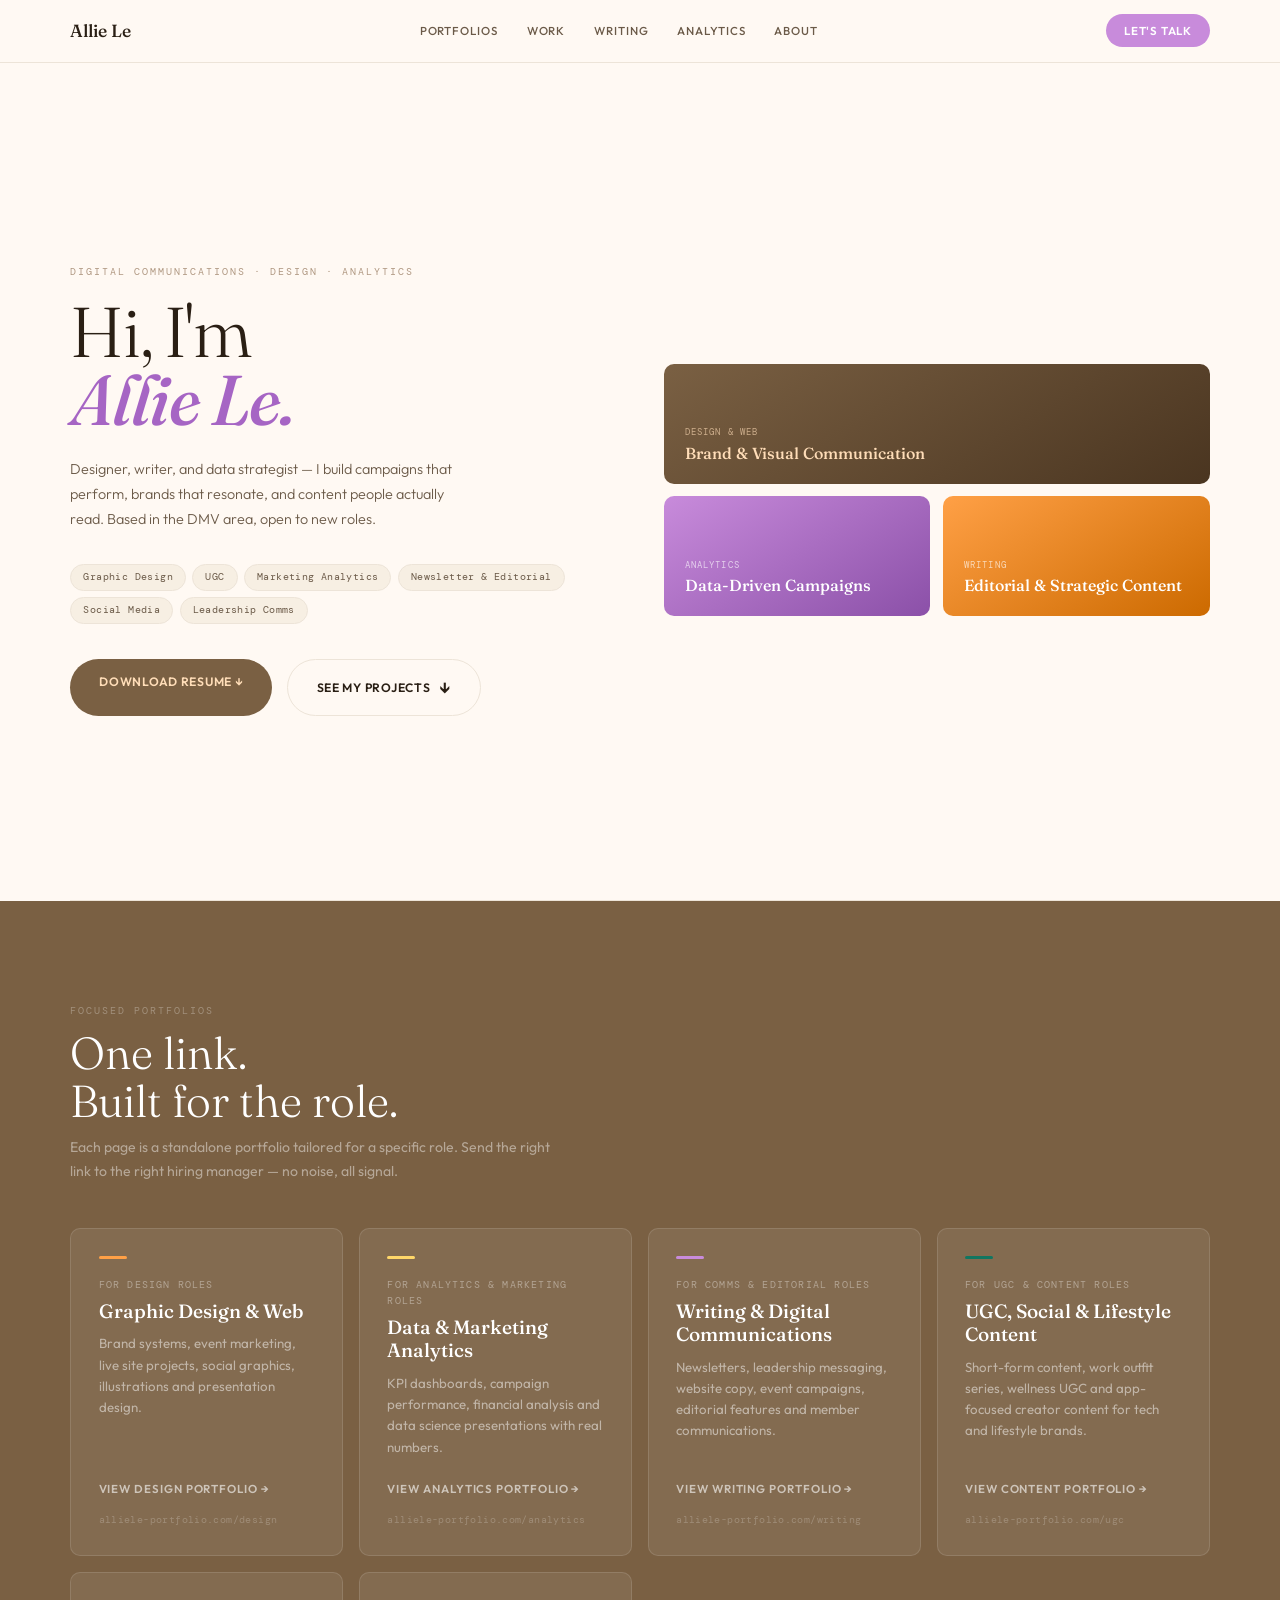
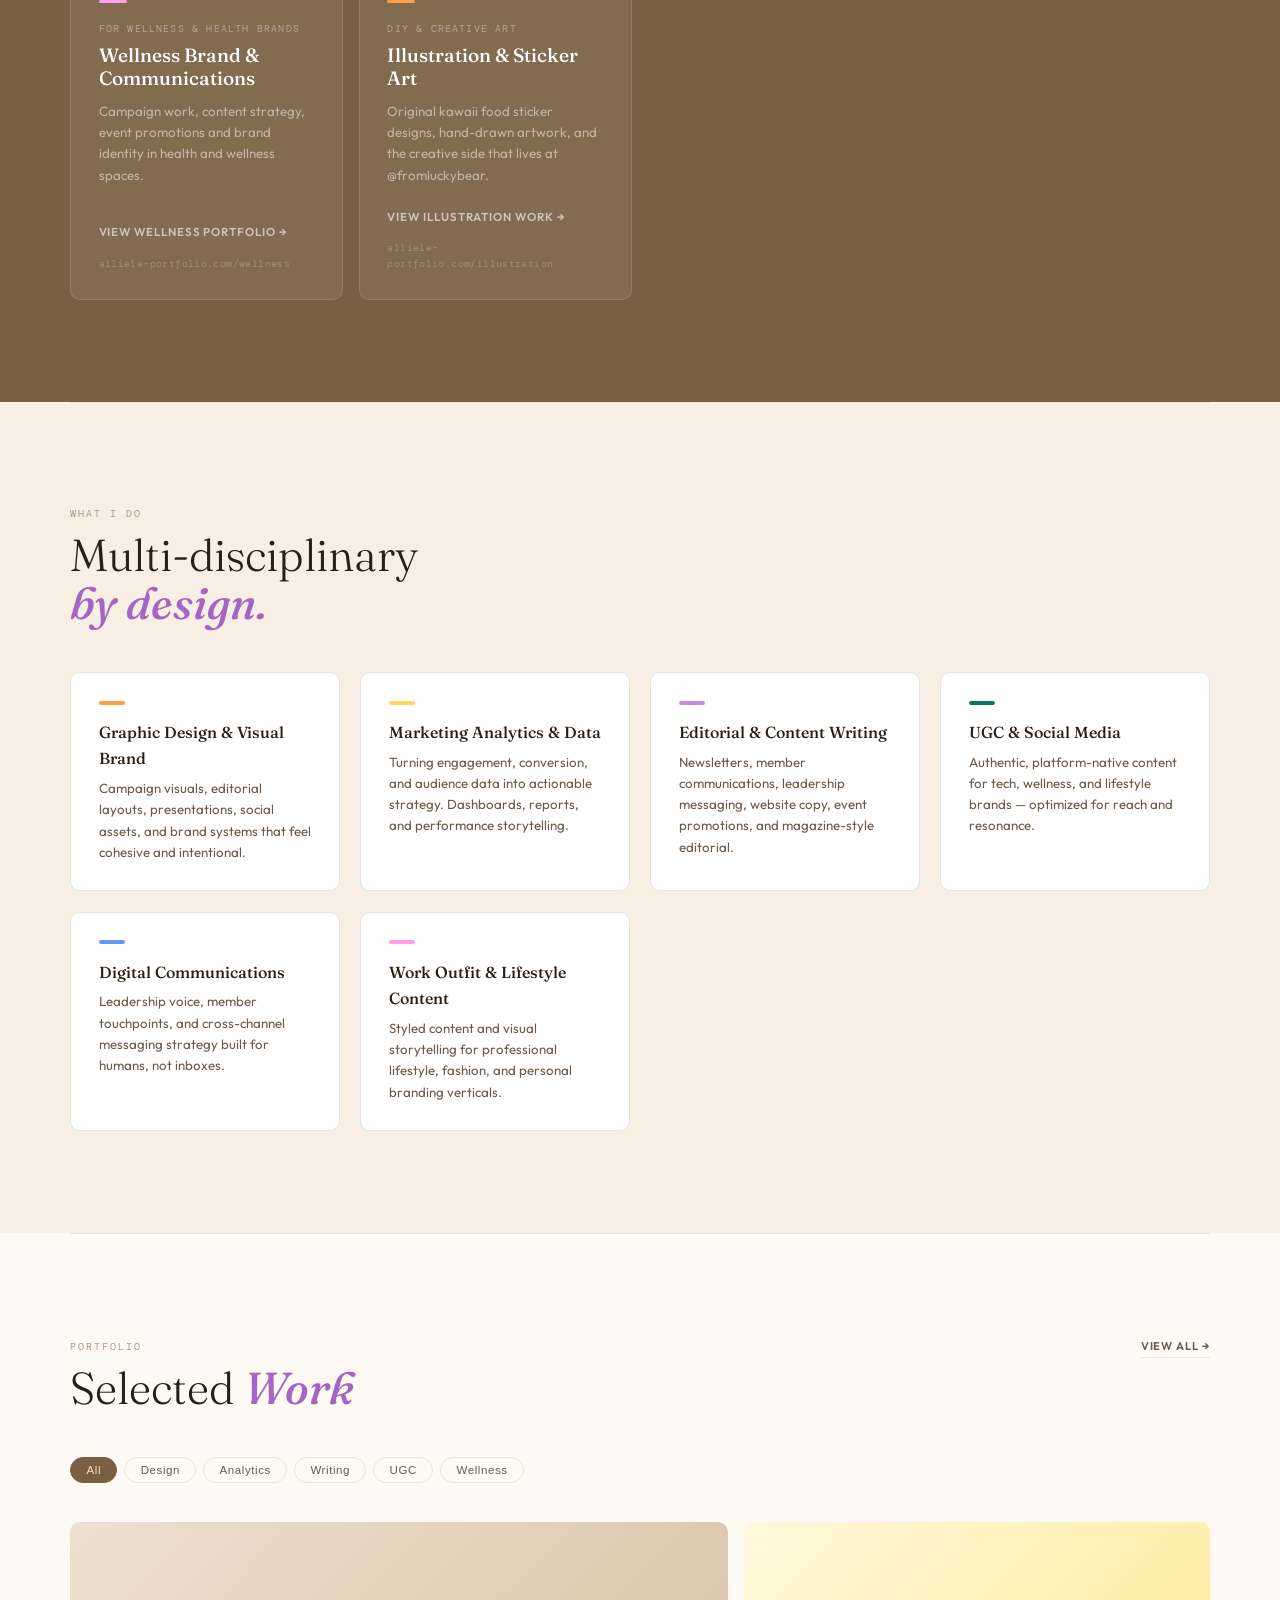
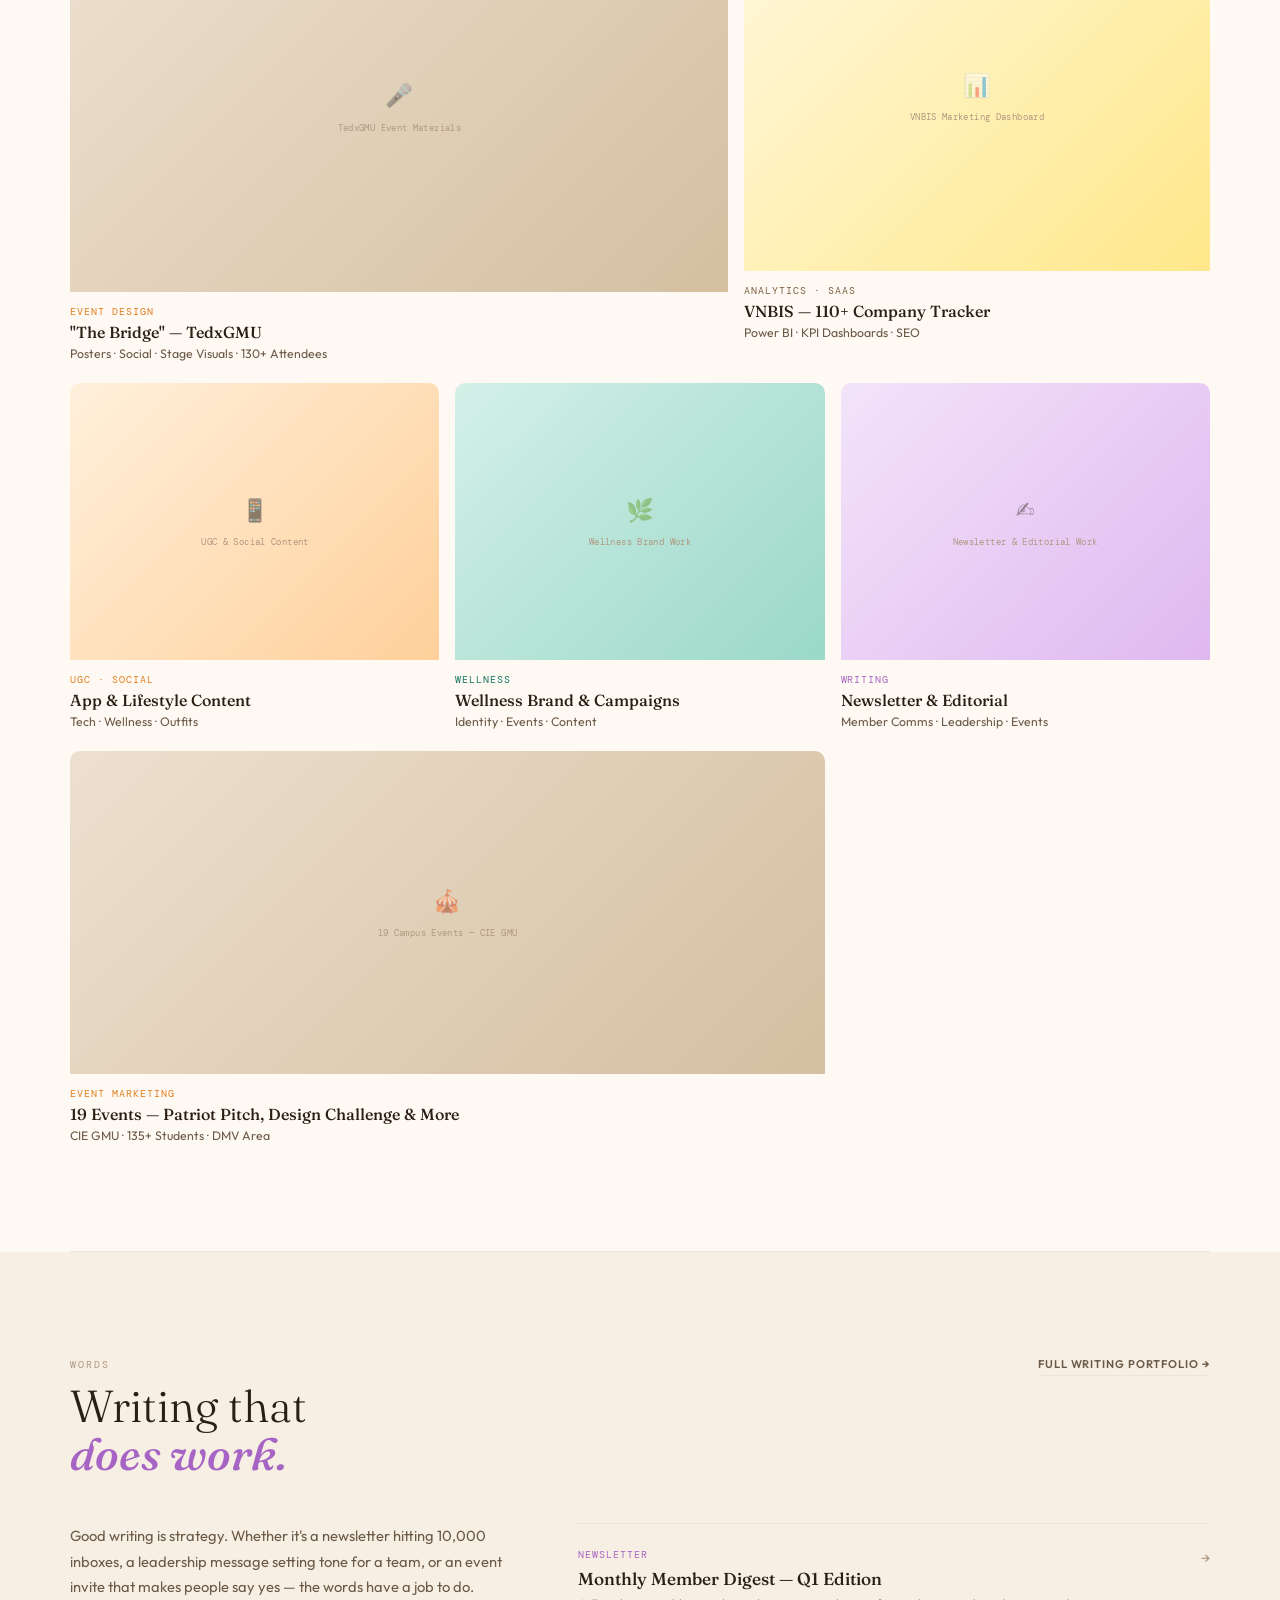
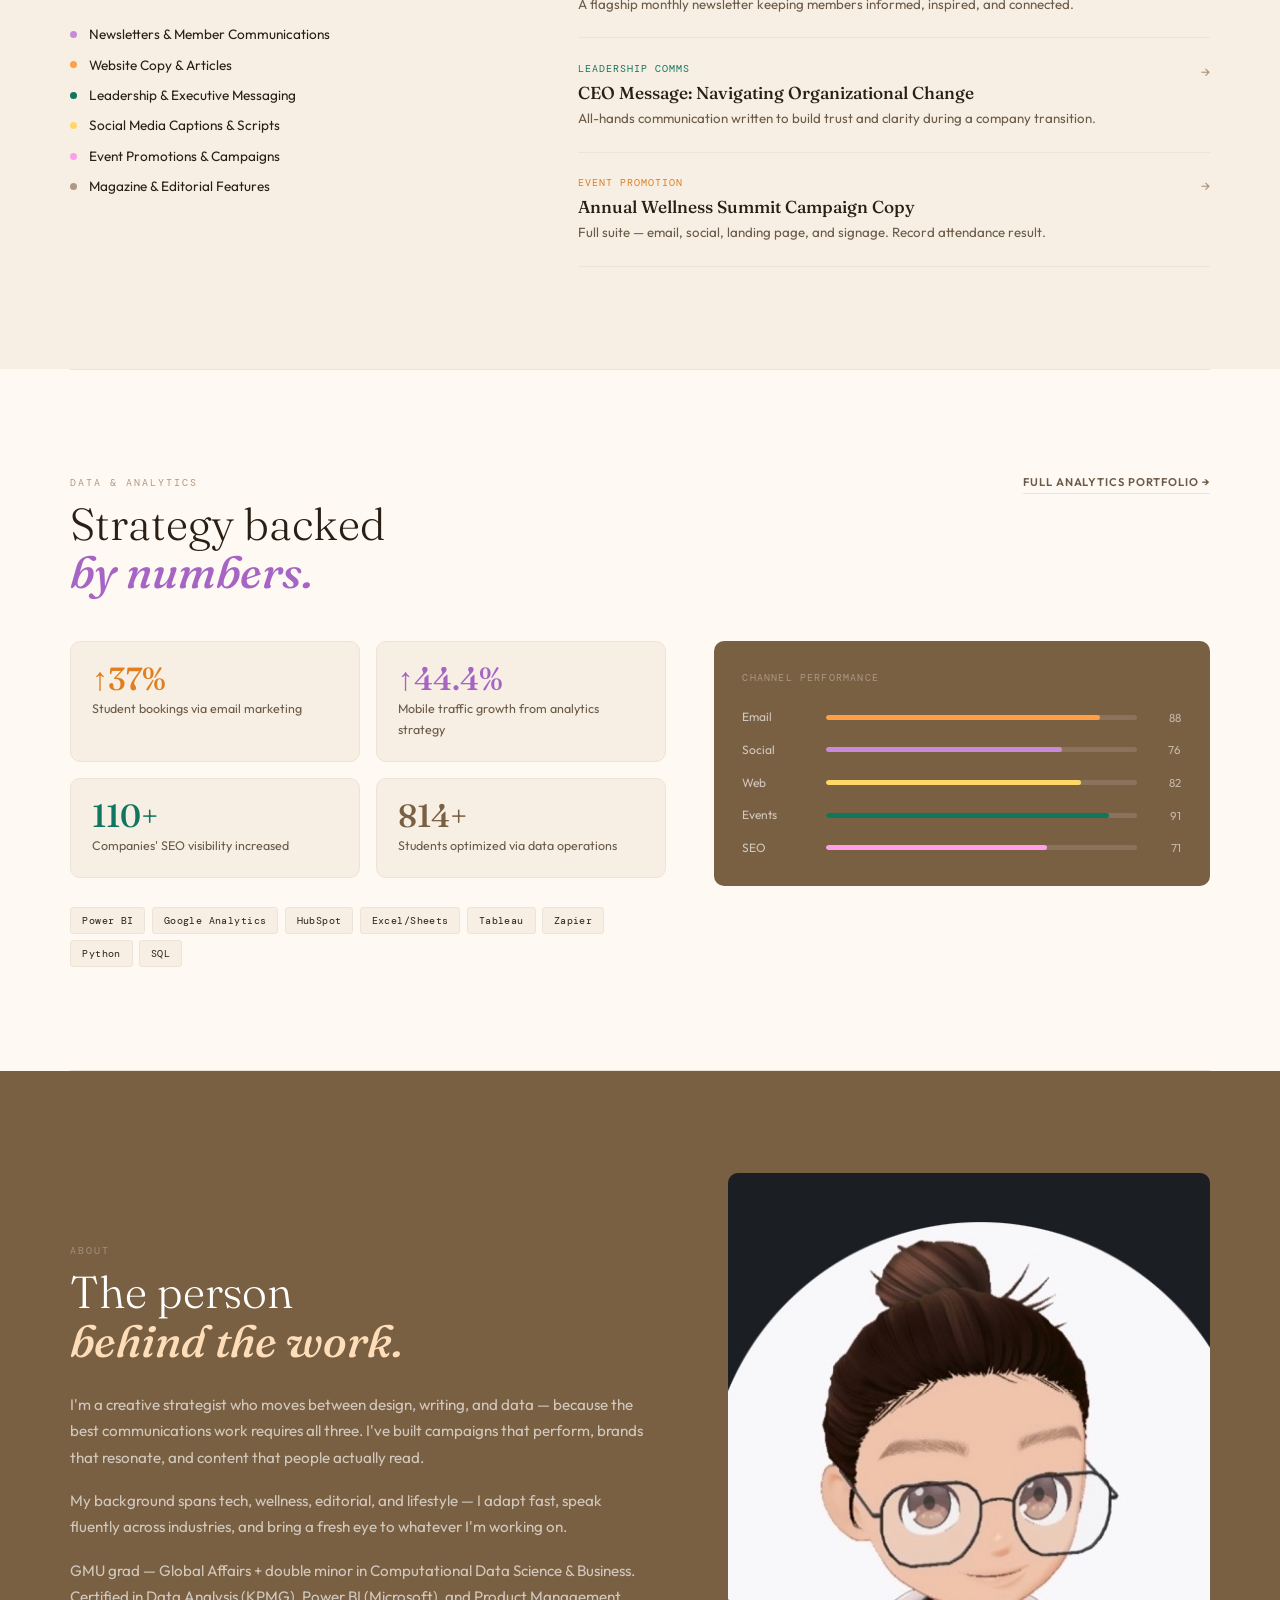
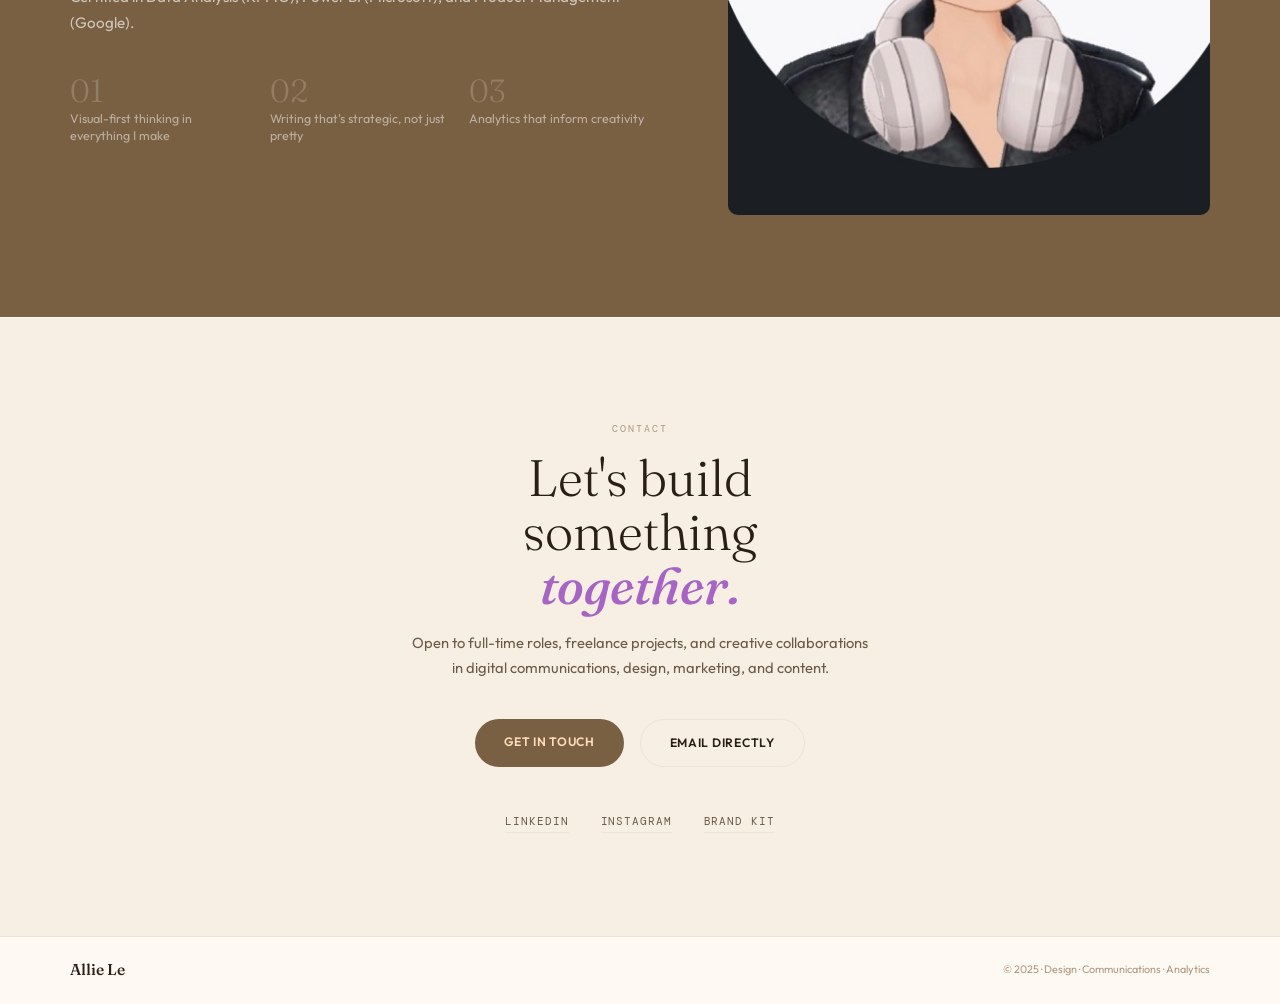
==== commit 6a4d4a04: "Add files via upload" ====
--- a/index.html
+++ b/index.html
@@ -222,8 +222,8 @@
 <section id="hero">
   <div class="fu">
     <p class="h-eye">Digital Communications · Design · Analytics</p>
-    <h1 class="h-title">Creative<br>strategy<br><em>that moves.</em></h1>
-    <p class="h-desc">I design visual experiences, write content that connects, and translate data into decisions — across tech, wellness, fashion, and editorial spaces.</p>
+    <h1 class="h-title">Hi, I'm<br><em>Allie Le.</em></h1>
+    <p class="h-desc">Designer, writer, and data strategist — I build campaigns that perform, brands that resonate, and content people actually read. Based in the DMV area, open to new roles.</p>
     <div class="h-tags">
       <span class="h-tag">Graphic Design</span>
       <span class="h-tag">UGC</span>
@@ -233,8 +233,8 @@
       <span class="h-tag">Leadership Comms</span>
     </div>
     <div class="h-btns">
-      <a class="btn-p" href="#tracks">Explore My Work</a>
-      <a class="btn-g" href="contact.html">Download Resume</a>
+      <a class="btn-p" href="mailto:alliele.connect@gmail.com?subject=Resume Request - Allie Le&body=Hi Allie, I'd love to see your resume!">Download Resume ↓</a>
+      <a class="btn-g" href="#tracks" style="display:inline-flex;align-items:center;gap:.5rem">See My Projects <span style="font-size:1.1rem">↓</span></a>
     </div>
   </div>
   <div class="h-cards">
@@ -298,6 +298,14 @@
       <span class="tc-cta">View Wellness Portfolio →</span>
       <p class="tc-url">alliele-portfolio.com/wellness</p>
     </a>
+    <a class="tc fu" href="illustration.html">
+      <div class="tc-bar" style="background:var(--orange)"></div>
+      <p class="tc-role">DIY & Creative Art</p>
+      <p class="tc-name">Illustration & Sticker Art</p>
+      <p class="tc-desc">Original kawaii food sticker designs, hand-drawn artwork, and the creative side that lives at @fromluckybear.</p>
+      <span class="tc-cta">View Illustration Work →</span>
+      <p class="tc-url">alliele-portfolio.com/illustration</p>
+    </a>
   </div>
 </section>
 
@@ -422,7 +430,9 @@
         <div><p class="val-n">03</p><p class="val-l">Analytics that inform creativity</p></div>
       </div>
     </div>
-    <div class="ab-photo fu"><p class="ab-hint">[ Your photo goes here ]</p></div>
+    <div class="ab-photo fu" style="background:var(--brown-dk);overflow:hidden;display:flex;align-items:center;justify-content:center">
+      <img src="[data-uri]" alt="Allie Le" style="width:100%;height:100%;object-fit:cover;object-position:center top"/>
+    </div>
   </div>
 </section>
 
@@ -439,7 +449,7 @@
       <a class="btn-g" href="mailto:alliele.connect@gmail.com?subject=Let's Work Together">Email Directly</a>
     </div>
     <div class="ct-links">
-      <a class="ct-lnk" href="https://www.linkedin.com/in/alliele" target="_blank" rel="noopener">LinkedIn</a>
+      <a class="ct-lnk" href="https://www.linkedin.com/in/ali-le/" target="_blank" rel="noopener">LinkedIn</a>
       <a class="ct-lnk" href="https://www.instagram.com/fromluckybear/" target="_blank" rel="noopener">Instagram</a>
       <a class="ct-lnk" href="brand-kit.html">Brand Kit</a>
     </div>
--- a/brand.css
+++ b/brand.css
@@ -221,10 +221,14 @@
 
 /* ── FADE-UP ── */
 .fu {
-  opacity: 0; transform: translateY(20px);
+  opacity: 1;
+  transform: none;
   transition: opacity .65s ease, transform .65s ease;
 }
-.fu.vis { opacity: 1; transform: none; }
+.fu.vis {
+  opacity: 1;
+  transform: none;
+}
 
 /* ── FADE STAGGER HELPERS ── */
 .fu-1 { transition-delay: .1s; }
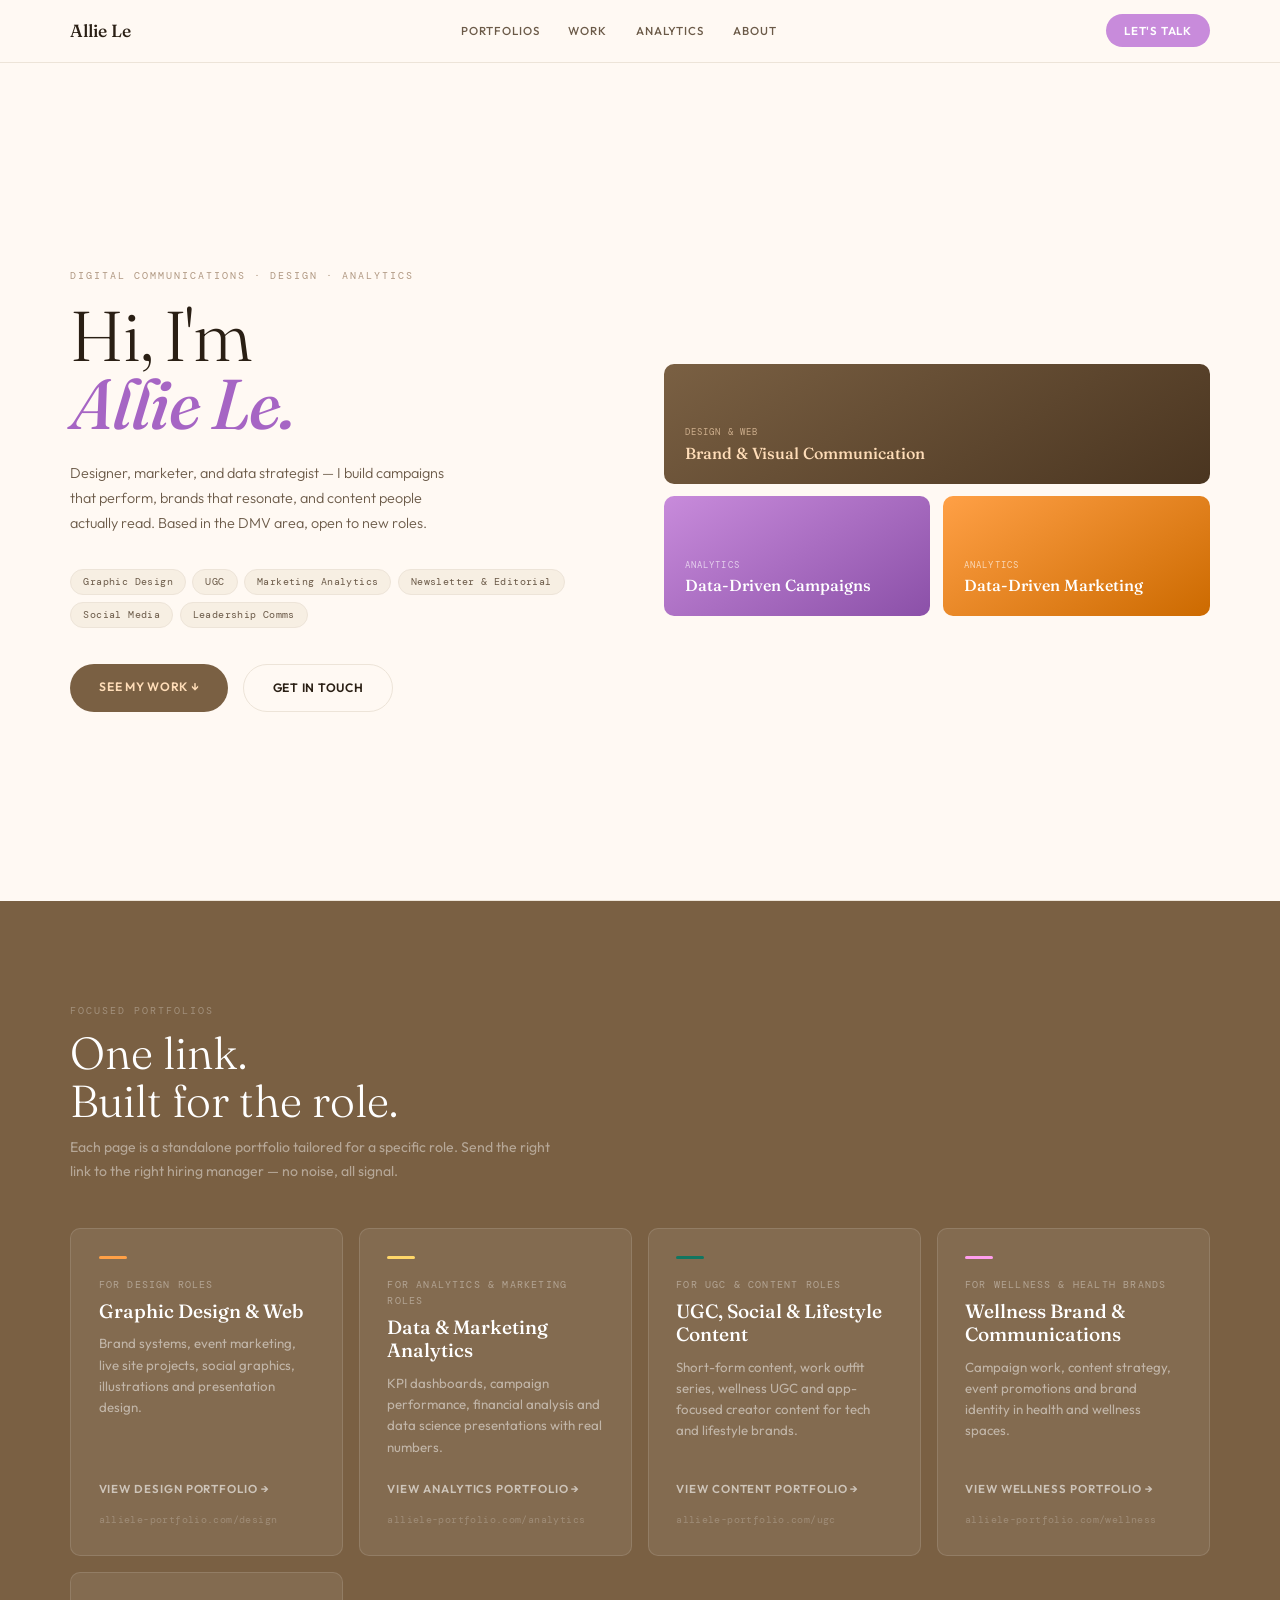
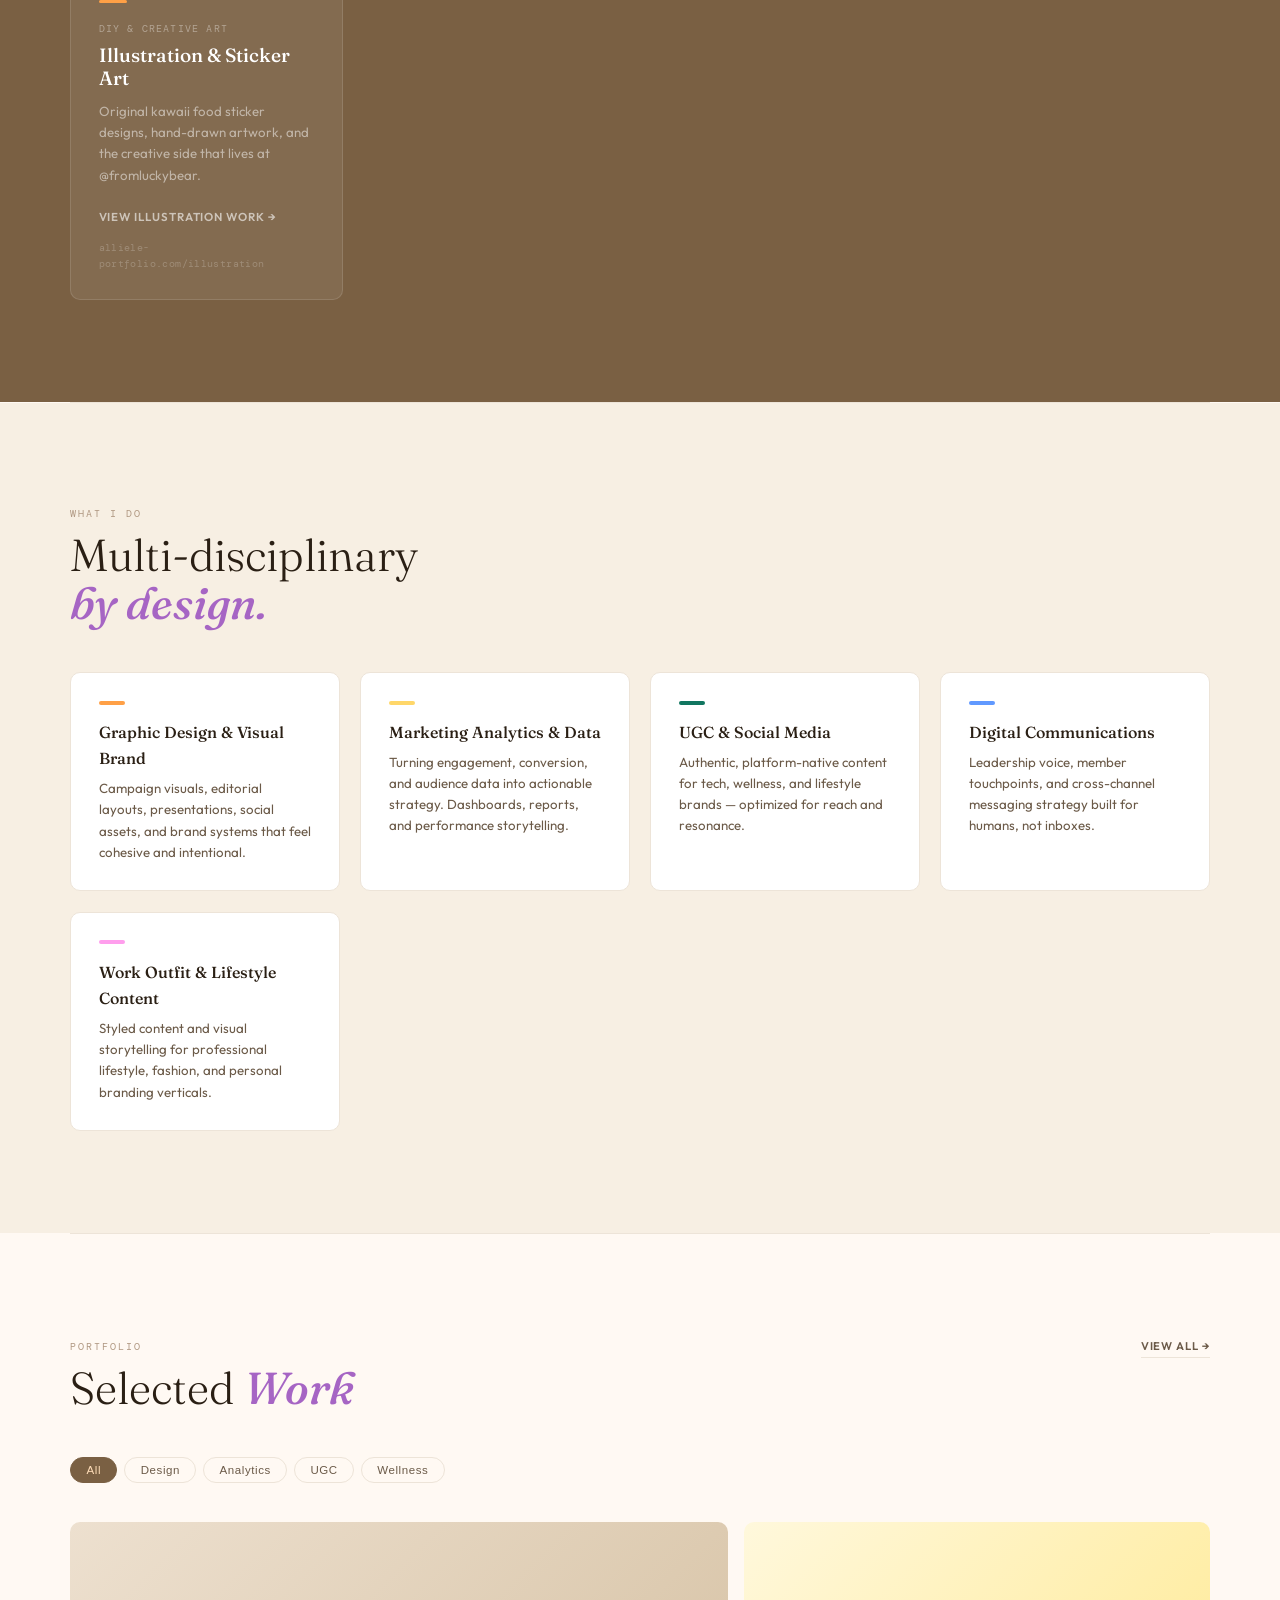
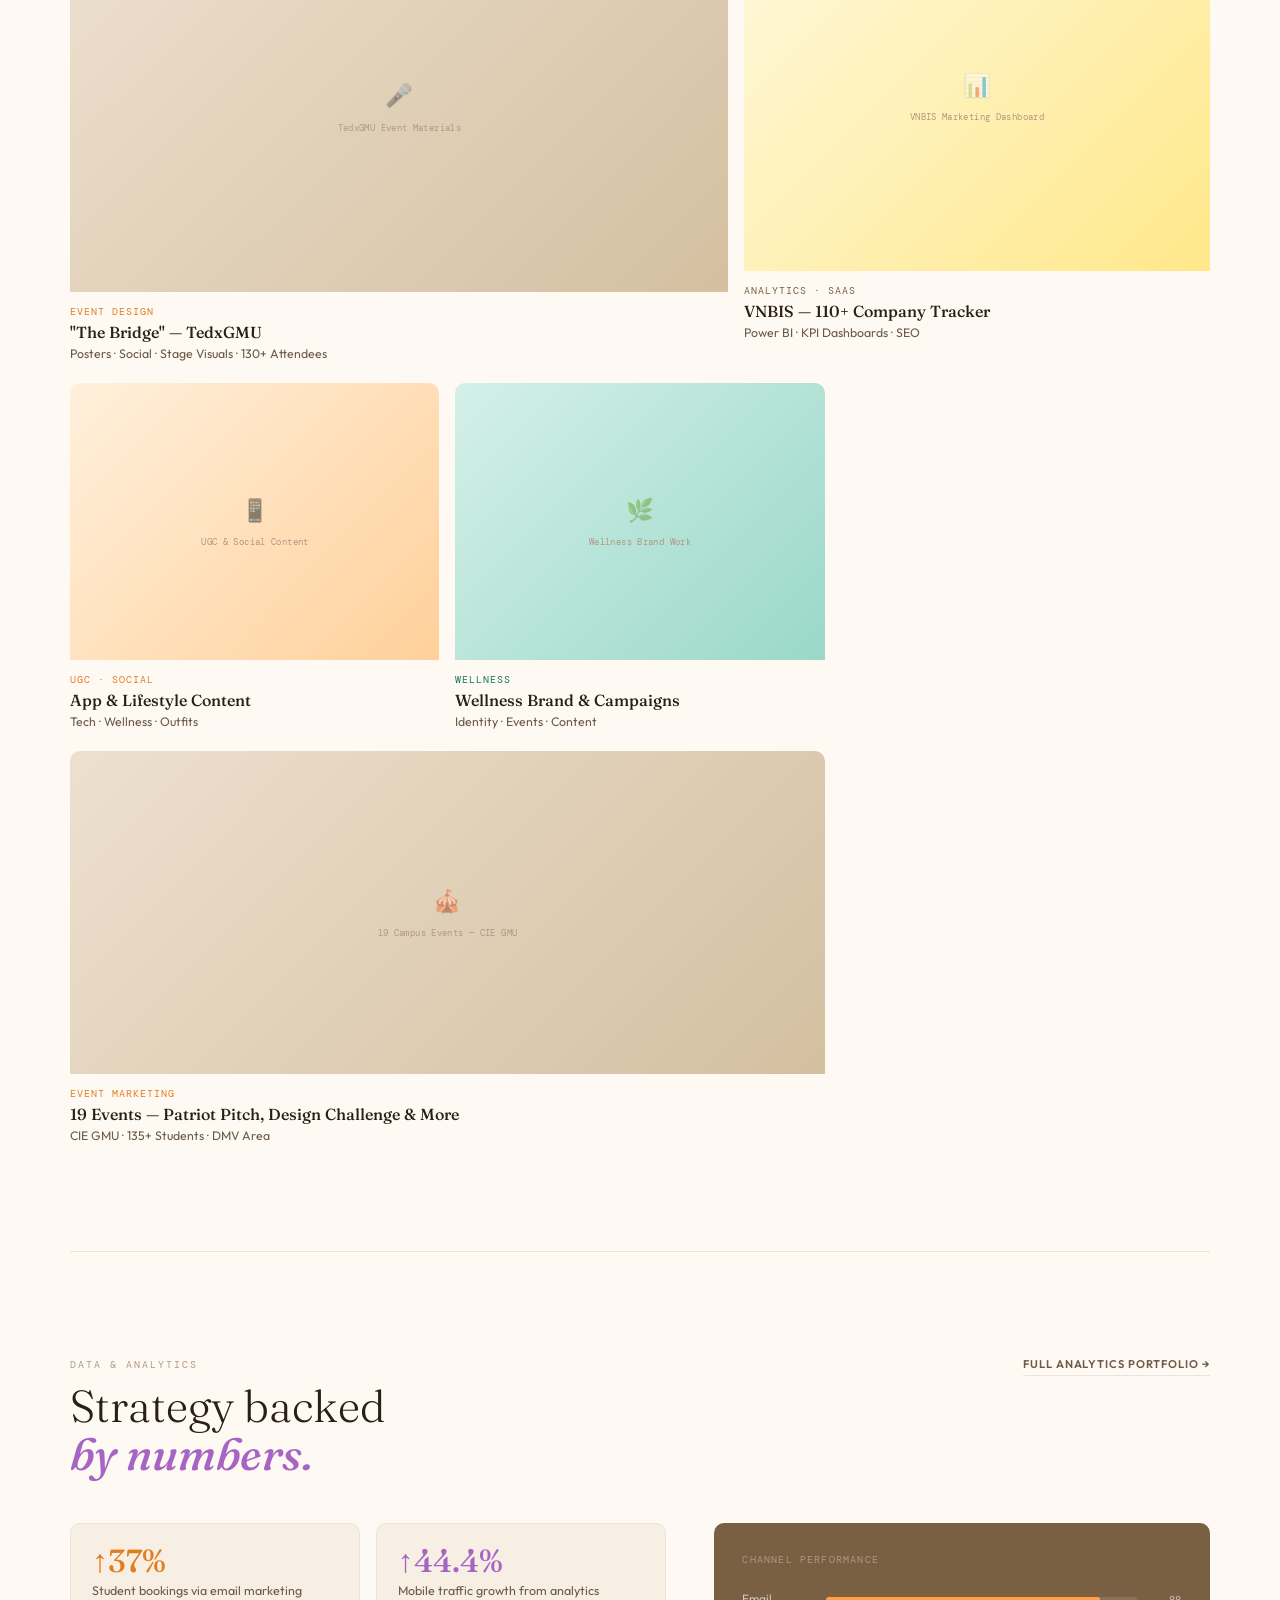
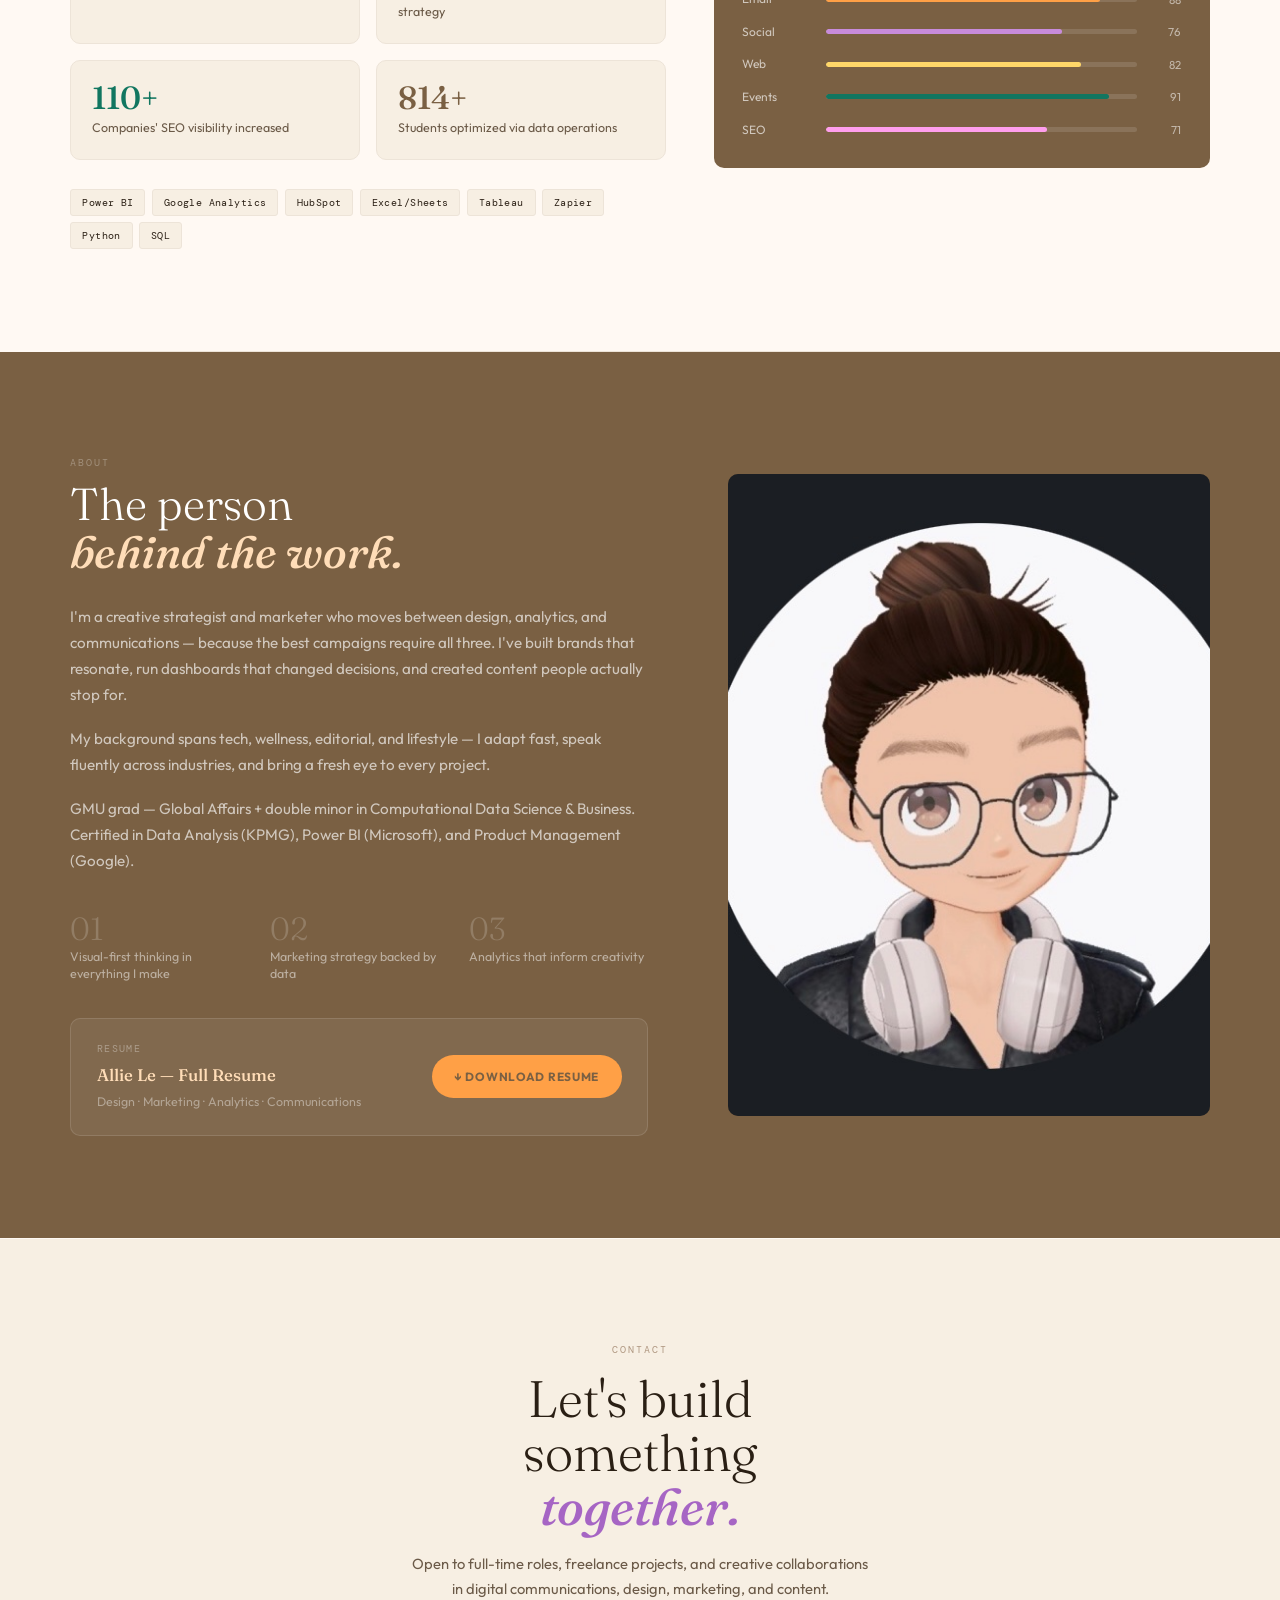
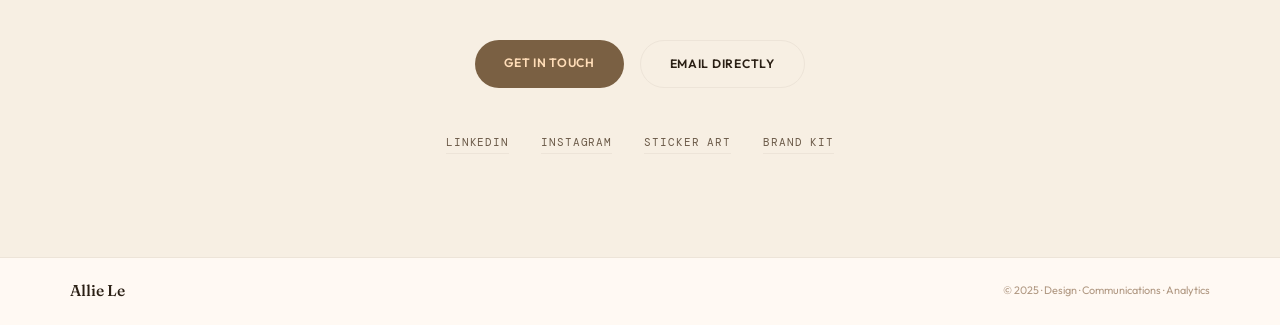
==== commit 67bf49d5: "Rename index-3.html to index.html" ====
--- a/index.html
+++ b/index.html
@@ -121,21 +121,6 @@
     .bg-te { background: linear-gradient(135deg,#D4F0E8,#9AD8C8); }
     .bg-ye { background: linear-gradient(135deg,#FFF8DC,#FFE88A); }
 
-    /* ── WRITING ── */
-    #writing { background: var(--cream-dk); }
-    .wr-layout { display: grid; grid-template-columns: 1fr 1.4fr; gap: 3.5rem; align-items: start; }
-    .wr-p { color: var(--ink-mid); margin-bottom: .9rem; font-size: .92rem; line-height: 1.72; }
-    .wt-list { display: flex; flex-direction: column; gap: .5rem; margin-top: 1.5rem; }
-    .wt-row { display: flex; align-items: center; gap: .75rem; font-size: .85rem; }
-    .wt-dot { width: 7px; height: 7px; border-radius: 50%; flex-shrink: 0; }
-    .wcard { padding: 1.4rem 0; border-bottom: 1px solid var(--border); transition: padding-left .2s; cursor: pointer; }
-    .wcard:first-child { border-top: 1px solid var(--border); }
-    .wcard:hover { padding-left: .6rem; }
-    .wc-type { font-family: var(--font-mono); font-size: .62rem; letter-spacing: .1em; text-transform: uppercase; margin-bottom: .3rem; }
-    .wc-title { font-family: var(--font-display); font-size: 1.08rem; font-weight: 500; line-height: 1.25; margin-bottom: .28rem; }
-    .wc-ex { font-size: .83rem; color: var(--ink-mid); line-height: 1.6; }
-    .wc-arr { float: right; color: var(--ink-lt); }
-
     /* ── ANALYTICS ── */
     .an-layout { display: grid; grid-template-columns: 1.2fr 1fr; gap: 3rem; align-items: start; }
     .st-grid { display: grid; grid-template-columns: 1fr 1fr; gap: 1rem; margin-bottom: 1.8rem; }
@@ -211,7 +196,6 @@
   <ul class="nav-links">
     <li><a href="#tracks">Portfolios</a></li>
     <li><a href="#work">Work</a></li>
-    <li><a href="#writing">Writing</a></li>
     <li><a href="#analytics">Analytics</a></li>
     <li><a href="#about">About</a></li>
   </ul>
@@ -223,7 +207,7 @@
   <div class="fu">
     <p class="h-eye">Digital Communications · Design · Analytics</p>
     <h1 class="h-title">Hi, I'm<br><em>Allie Le.</em></h1>
-    <p class="h-desc">Designer, writer, and data strategist — I build campaigns that perform, brands that resonate, and content people actually read. Based in the DMV area, open to new roles.</p>
+    <p class="h-desc">Designer, marketer, and data strategist — I build campaigns that perform, brands that resonate, and content people actually read. Based in the DMV area, open to new roles.</p>
     <div class="h-tags">
       <span class="h-tag">Graphic Design</span>
       <span class="h-tag">UGC</span>
@@ -233,8 +217,8 @@
       <span class="h-tag">Leadership Comms</span>
     </div>
     <div class="h-btns">
-      <a class="btn-p" href="mailto:alliele.connect@gmail.com?subject=Resume Request - Allie Le&body=Hi Allie, I'd love to see your resume!">Download Resume ↓</a>
-      <a class="btn-g" href="#tracks" style="display:inline-flex;align-items:center;gap:.5rem">See My Projects <span style="font-size:1.1rem">↓</span></a>
+      <a class="btn-p" href="#tracks">See My Work ↓</a>
+      <a class="btn-g" href="contact.html">Get in Touch</a>
     </div>
   </div>
   <div class="h-cards">
@@ -244,8 +228,8 @@
     <div class="hc hc2" onclick="location.href='analytics.html'">
       <div class="hc-body"><p class="hc-eye">Analytics</p><p class="hc-name">Data-Driven Campaigns</p></div>
     </div>
-    <div class="hc hc3" onclick="location.href='writing.html'">
-      <div class="hc-body"><p class="hc-eye">Writing</p><p class="hc-name">Editorial & Strategic Content</p></div>
+    <div class="hc hc3" onclick="location.href='analytics.html'">
+      <div class="hc-body"><p class="hc-eye">Analytics</p><p class="hc-name">Data-Driven Marketing</p></div>
     </div>
   </div>
 </section>
@@ -273,14 +257,6 @@
       <p class="tc-desc">KPI dashboards, campaign performance, financial analysis and data science presentations with real numbers.</p>
       <span class="tc-cta">View Analytics Portfolio →</span>
       <p class="tc-url">alliele-portfolio.com/analytics</p>
-    </a>
-    <a class="tc fu" href="writing.html">
-      <div class="tc-bar" style="background:var(--lilac)"></div>
-      <p class="tc-role">For Comms & Editorial Roles</p>
-      <p class="tc-name">Writing & Digital Communications</p>
-      <p class="tc-desc">Newsletters, leadership messaging, website copy, event campaigns, editorial features and member communications.</p>
-      <span class="tc-cta">View Writing Portfolio →</span>
-      <p class="tc-url">alliele-portfolio.com/writing</p>
     </a>
     <a class="tc fu" href="ugc.html">
       <div class="tc-bar" style="background:var(--teal)"></div>
@@ -319,7 +295,6 @@
   <div class="exp-grid">
     <div class="exp-card fu"><div class="ec-dot" style="background:var(--orange)"></div><p class="ec-t">Graphic Design & Visual Brand</p><p class="ec-d">Campaign visuals, editorial layouts, presentations, social assets, and brand systems that feel cohesive and intentional.</p></div>
     <div class="exp-card fu"><div class="ec-dot" style="background:var(--yellow)"></div><p class="ec-t">Marketing Analytics & Data</p><p class="ec-d">Turning engagement, conversion, and audience data into actionable strategy. Dashboards, reports, and performance storytelling.</p></div>
-    <div class="exp-card fu"><div class="ec-dot" style="background:var(--lilac)"></div><p class="ec-t">Editorial & Content Writing</p><p class="ec-d">Newsletters, member communications, leadership messaging, website copy, event promotions, and magazine-style editorial.</p></div>
     <div class="exp-card fu"><div class="ec-dot" style="background:var(--teal)"></div><p class="ec-t">UGC & Social Media</p><p class="ec-d">Authentic, platform-native content for tech, wellness, and lifestyle brands — optimized for reach and resonance.</p></div>
     <div class="exp-card fu"><div class="ec-dot" style="background:var(--cobalt)"></div><p class="ec-t">Digital Communications</p><p class="ec-d">Leadership voice, member touchpoints, and cross-channel messaging strategy built for humans, not inboxes.</p></div>
     <div class="exp-card fu"><div class="ec-dot" style="background:var(--rose)"></div><p class="ec-t">Work Outfit & Lifestyle Content</p><p class="ec-d">Styled content and visual storytelling for professional lifestyle, fashion, and personal branding verticals.</p></div>
@@ -338,7 +313,6 @@
     <button class="wf on" data-f="all">All</button>
     <button class="wf" data-f="design">Design</button>
     <button class="wf" data-f="analytics">Analytics</button>
-    <button class="wf" data-f="writing">Writing</button>
     <button class="wf" data-f="ugc">UGC</button>
     <button class="wf" data-f="wellness">Wellness</button>
   </div>
@@ -347,36 +321,7 @@
     <div class="wi w5 fu" data-cat="analytics" onclick="openM('vnbis')"><div class="wthumb bg-ye"><p class="wph">📊</p><p class="wht">VNBIS Marketing Dashboard</p><div class="wov"><span>View</span></div></div><div class="wmeta"><p class="wcat" style="color:var(--brown)">Analytics · SaaS</p><p class="wname">VNBIS — 110+ Company Tracker</p><p class="wsub">Power BI · KPI Dashboards · SEO</p></div></div>
     <div class="wi w4 fu" data-cat="ugc" onclick="openM('ugc')"><div class="wthumb bg-or"><p class="wph">📱</p><p class="wht">UGC & Social Content</p><div class="wov"><span>View</span></div></div><div class="wmeta"><p class="wcat" style="color:var(--orange-dk)">UGC · Social</p><p class="wname">App & Lifestyle Content</p><p class="wsub">Tech · Wellness · Outfits</p></div></div>
     <div class="wi w4 fu" data-cat="wellness" onclick="openM('well')"><div class="wthumb bg-te"><p class="wph">🌿</p><p class="wht">Wellness Brand Work</p><div class="wov"><span>View</span></div></div><div class="wmeta"><p class="wcat" style="color:var(--teal)">Wellness</p><p class="wname">Wellness Brand & Campaigns</p><p class="wsub">Identity · Events · Content</p></div></div>
-    <div class="wi w4 fu" data-cat="writing" onclick="openM('news')"><div class="wthumb bg-li"><p class="wph">✍️</p><p class="wht">Newsletter & Editorial Work</p><div class="wov"><span>View</span></div></div><div class="wmeta"><p class="wcat" style="color:var(--lilac-dk)">Writing</p><p class="wname">Newsletter & Editorial</p><p class="wsub">Member Comms · Leadership · Events</p></div></div>
     <div class="wi w8 fu" data-cat="design" onclick="openM('cie')"><div class="wthumb bg-br" style="aspect-ratio:21/9"><p class="wph">🎪</p><p class="wht">19 Campus Events — CIE GMU</p><div class="wov"><span>View</span></div></div><div class="wmeta"><p class="wcat" style="color:var(--orange-dk)">Event Marketing</p><p class="wname">19 Events — Patriot Pitch, Design Challenge & More</p><p class="wsub">CIE GMU · 135+ Students · DMV Area</p></div></div>
-  </div>
-</section>
-
-<div class="div"></div>
-
-<!-- WRITING PREVIEW -->
-<section id="writing">
-  <div class="s-hdr fu">
-    <div><p class="s-eye">Words</p><h2 class="s-title">Writing that<br><em>does work.</em></h2></div>
-    <a class="s-link" href="writing.html">Full Writing Portfolio →</a>
-  </div>
-  <div class="wr-layout">
-    <div class="fu">
-      <p class="wr-p">Good writing is strategy. Whether it's a newsletter hitting 10,000 inboxes, a leadership message setting tone for a team, or an event invite that makes people say yes — the words have a job to do.</p>
-      <div class="wt-list">
-        <div class="wt-row"><span class="wt-dot" style="background:var(--lilac)"></span>Newsletters & Member Communications</div>
-        <div class="wt-row"><span class="wt-dot" style="background:var(--orange)"></span>Website Copy & Articles</div>
-        <div class="wt-row"><span class="wt-dot" style="background:var(--teal)"></span>Leadership & Executive Messaging</div>
-        <div class="wt-row"><span class="wt-dot" style="background:var(--yellow)"></span>Social Media Captions & Scripts</div>
-        <div class="wt-row"><span class="wt-dot" style="background:var(--rose)"></span>Event Promotions & Campaigns</div>
-        <div class="wt-row"><span class="wt-dot" style="background:var(--ink-lt)"></span>Magazine & Editorial Features</div>
-      </div>
-    </div>
-    <div class="fu">
-      <div class="wcard" onclick="openM('nl')"><span class="wc-arr">→</span><p class="wc-type" style="color:var(--lilac-dk)">Newsletter</p><p class="wc-title">Monthly Member Digest — Q1 Edition</p><p class="wc-ex">A flagship monthly newsletter keeping members informed, inspired, and connected.</p></div>
-      <div class="wcard" onclick="openM('lead')"><span class="wc-arr">→</span><p class="wc-type" style="color:var(--teal)">Leadership Comms</p><p class="wc-title">CEO Message: Navigating Organizational Change</p><p class="wc-ex">All-hands communication written to build trust and clarity during a company transition.</p></div>
-      <div class="wcard" onclick="openM('event')"><span class="wc-arr">→</span><p class="wc-type" style="color:var(--orange-dk)">Event Promotion</p><p class="wc-title">Annual Wellness Summit Campaign Copy</p><p class="wc-ex">Full suite — email, social, landing page, and signage. Record attendance result.</p></div>
-    </div>
   </div>
 </section>
 
@@ -421,13 +366,25 @@
     <div class="fu">
       <p class="s-eye" style="color:rgba(255,255,255,.3)">About</p>
       <h2 class="s-title" style="color:#fff;margin-bottom:1.7rem">The person<br><em style="color:var(--peach)">behind the work.</em></h2>
-      <p class="ab-p">I'm a creative strategist who moves between design, writing, and data — because the best communications work requires all three. I've built campaigns that perform, brands that resonate, and content that people actually read.</p>
-      <p class="ab-p">My background spans tech, wellness, editorial, and lifestyle — I adapt fast, speak fluently across industries, and bring a fresh eye to whatever I'm working on.</p>
+      <p class="ab-p">I'm a creative strategist and marketer who moves between design, analytics, and communications — because the best campaigns require all three. I've built brands that resonate, run dashboards that changed decisions, and created content people actually stop for.</p>
+      <p class="ab-p">My background spans tech, wellness, editorial, and lifestyle — I adapt fast, speak fluently across industries, and bring a fresh eye to every project.</p>
       <p class="ab-p">GMU grad — Global Affairs + double minor in Computational Data Science & Business. Certified in Data Analysis (KPMG), Power BI (Microsoft), and Product Management (Google).</p>
       <div class="vals">
         <div><p class="val-n">01</p><p class="val-l">Visual-first thinking in everything I make</p></div>
-        <div><p class="val-n">02</p><p class="val-l">Writing that's strategic, not just pretty</p></div>
+        <div><p class="val-n">02</p><p class="val-l">Marketing strategy backed by data</p></div>
         <div><p class="val-n">03</p><p class="val-l">Analytics that inform creativity</p></div>
+      </div>
+
+      <!-- RESUME DOWNLOAD -->
+      <div style="margin-top:2.2rem;padding:1.4rem 1.6rem;background:rgba(255,255,255,.06);border:1px solid rgba(255,255,255,.12);border-radius:var(--radius);display:flex;align-items:center;justify-content:space-between;gap:1.5rem;flex-wrap:wrap">
+        <div>
+          <p style="font-family:var(--font-mono);font-size:.6rem;letter-spacing:.14em;text-transform:uppercase;color:rgba(255,255,255,.35);margin-bottom:.3rem">Resume</p>
+          <p style="font-family:var(--font-display);font-size:1.05rem;font-weight:500;color:var(--peach);margin-bottom:.15rem">Allie Le — Full Resume</p>
+          <p style="font-size:.78rem;color:rgba(255,255,255,.4)">Design · Marketing · Analytics · Communications</p>
+        </div>
+        <a href="alliele-resume.pdf" download="Allie_Le_Resume.pdf" style="display:inline-flex;align-items:center;gap:.5rem;padding:.72rem 1.4rem;background:var(--orange);color:var(--brown);font-family:var(--font-body);font-size:.74rem;font-weight:700;letter-spacing:.06em;text-transform:uppercase;text-decoration:none;border-radius:var(--radius-pill);transition:background .2s;flex-shrink:0" onmouseover="this.style.background='#E07E20';this.style.color='#fff'" onmouseout="this.style.background='#FFA046';this.style.color='#5C4730'">
+          ↓ Download Resume
+        </a>
       </div>
     </div>
     <div class="ab-photo fu" style="background:var(--brown-dk);overflow:hidden;display:flex;align-items:center;justify-content:center">
@@ -451,6 +408,7 @@
     <div class="ct-links">
       <a class="ct-lnk" href="https://www.linkedin.com/in/ali-le/" target="_blank" rel="noopener">LinkedIn</a>
       <a class="ct-lnk" href="https://www.instagram.com/fromluckybear/" target="_blank" rel="noopener">Instagram</a>
+      <a class="ct-lnk" href="illustration.html">Sticker Art</a>
       <a class="ct-lnk" href="brand-kit.html">Brand Kit</a>
     </div>
   </div>
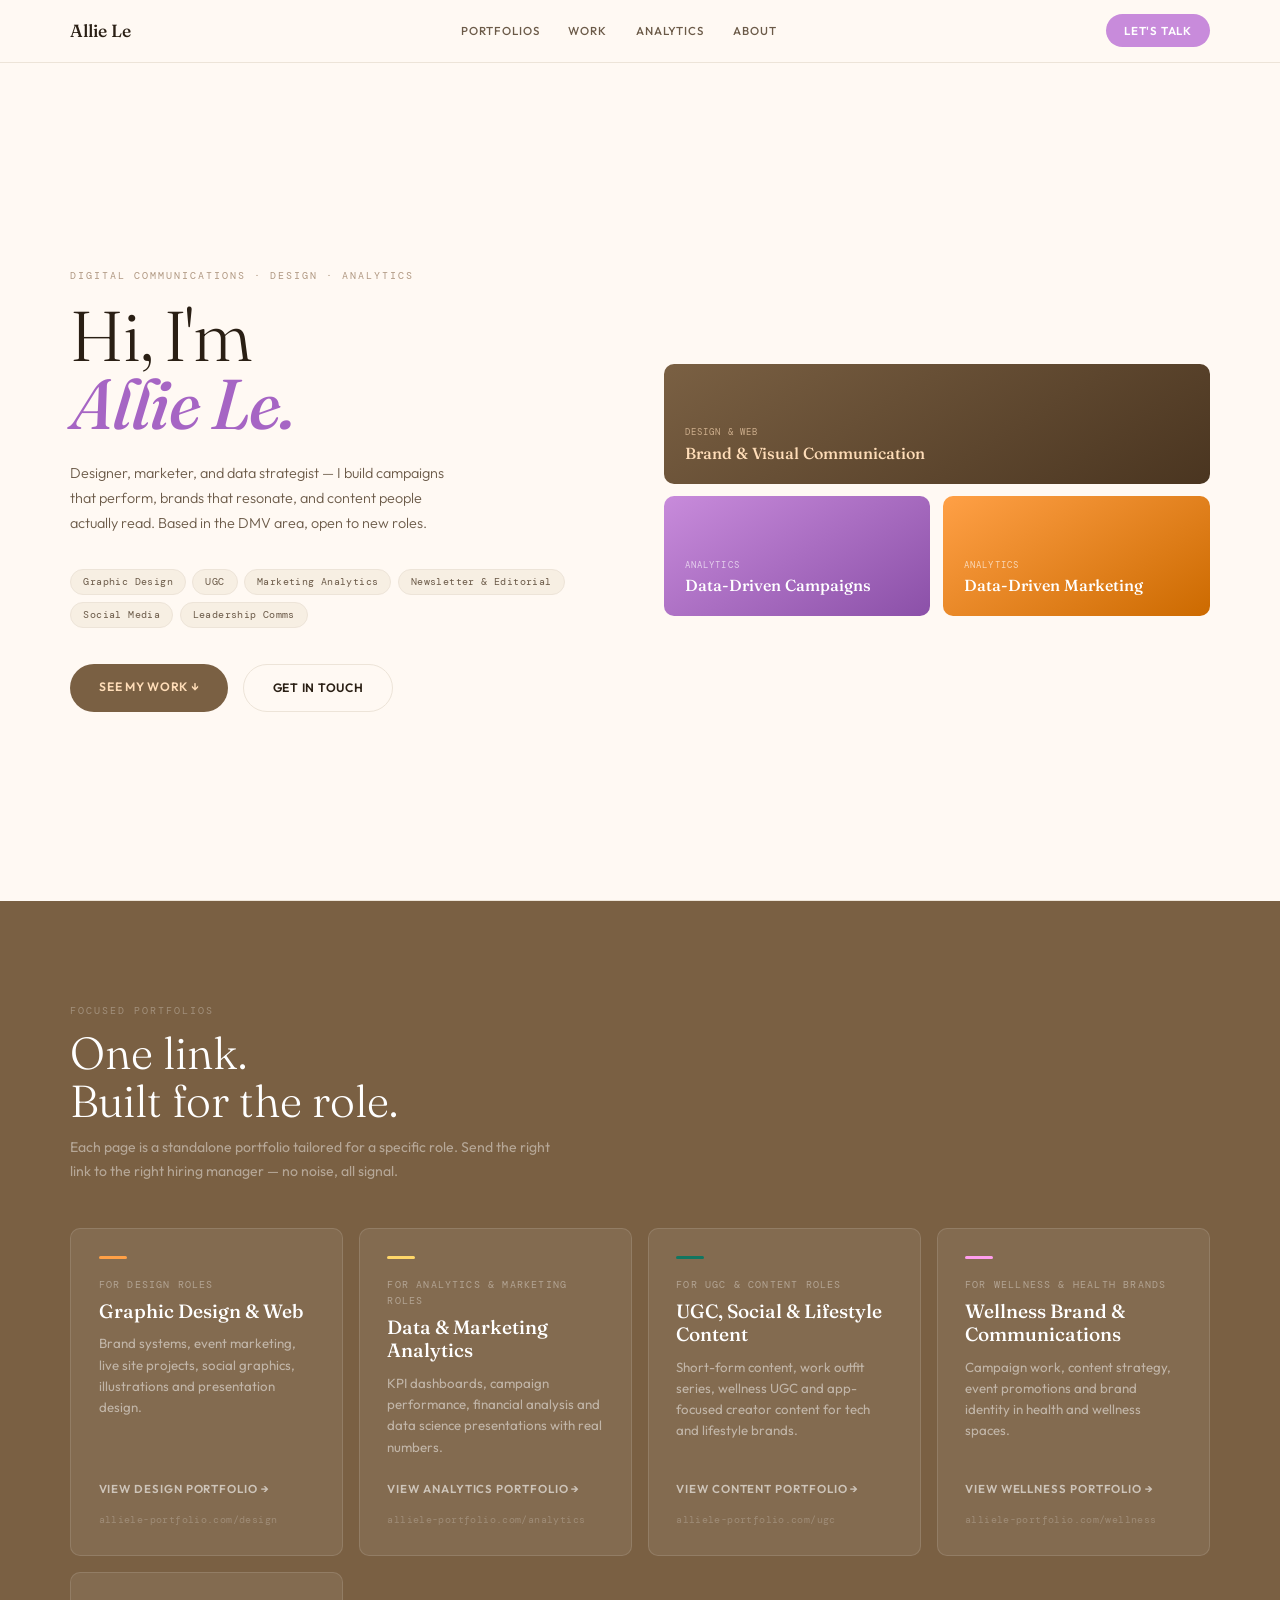
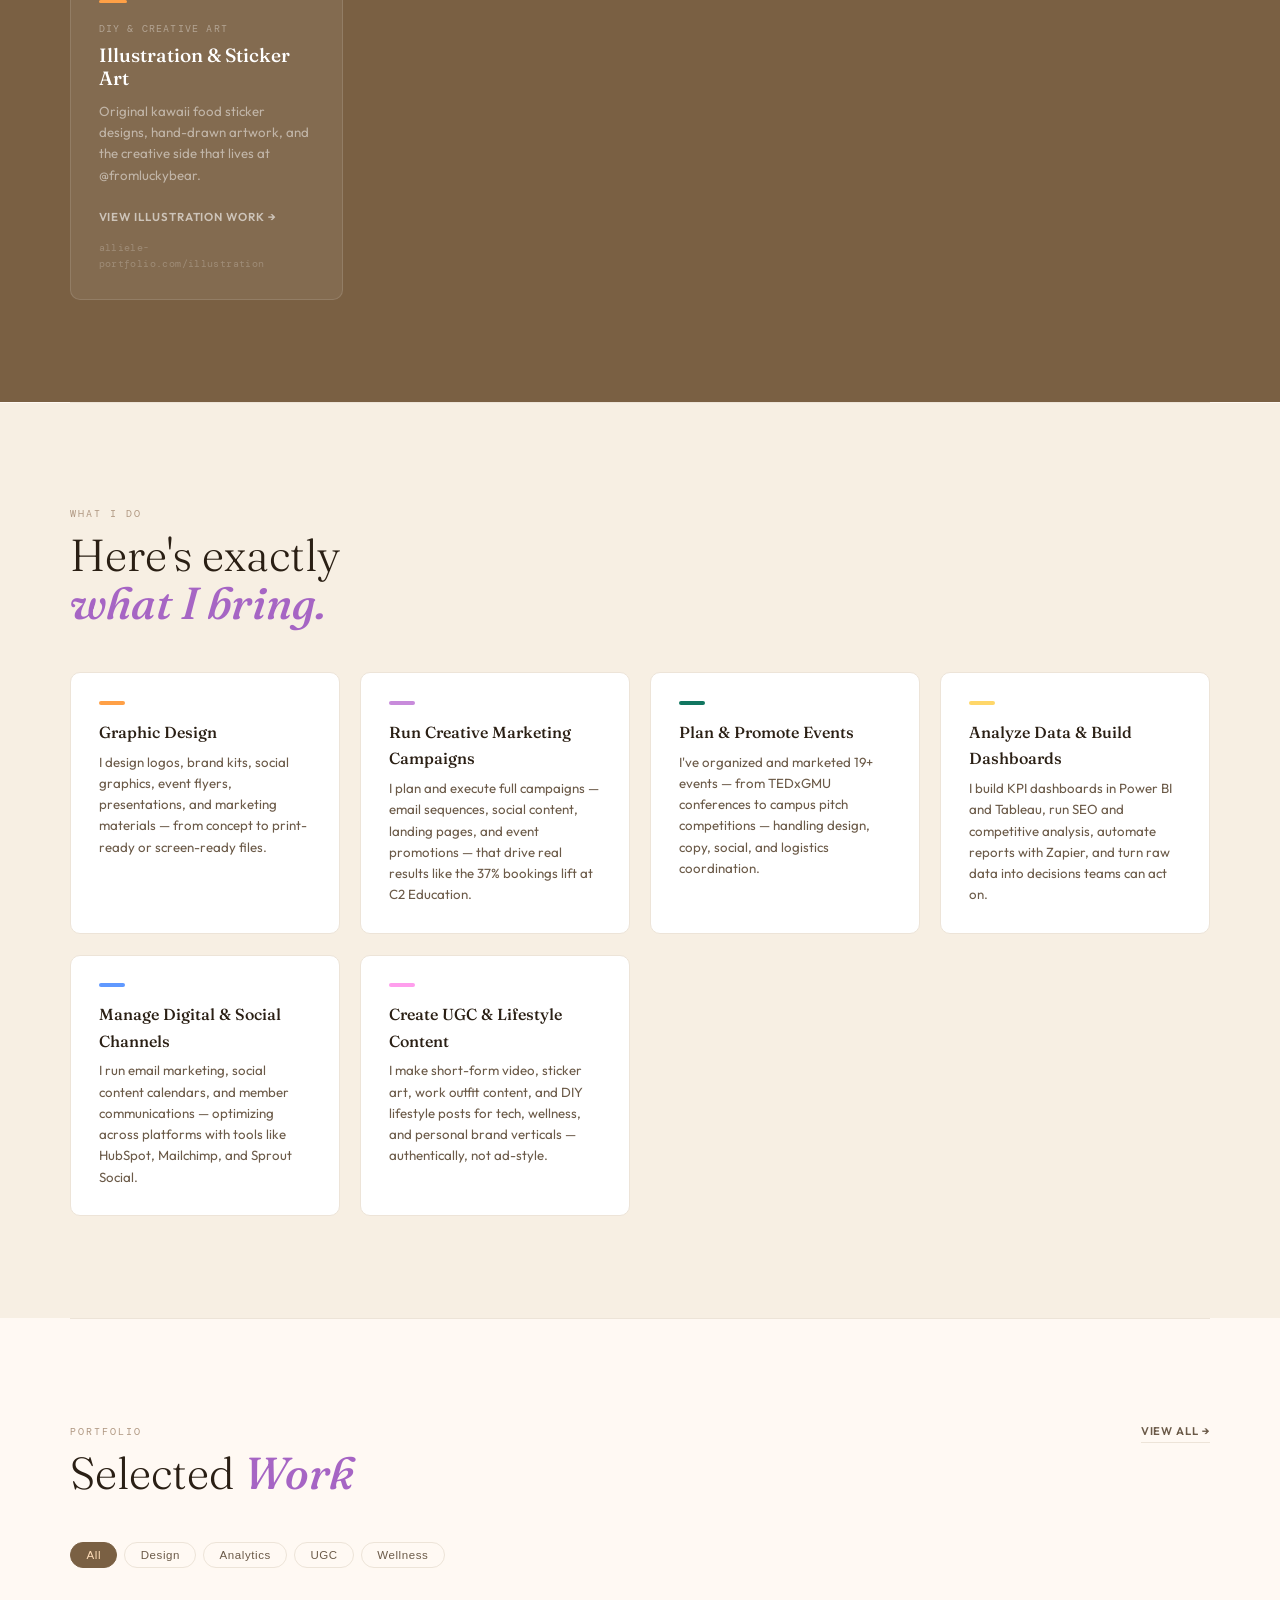
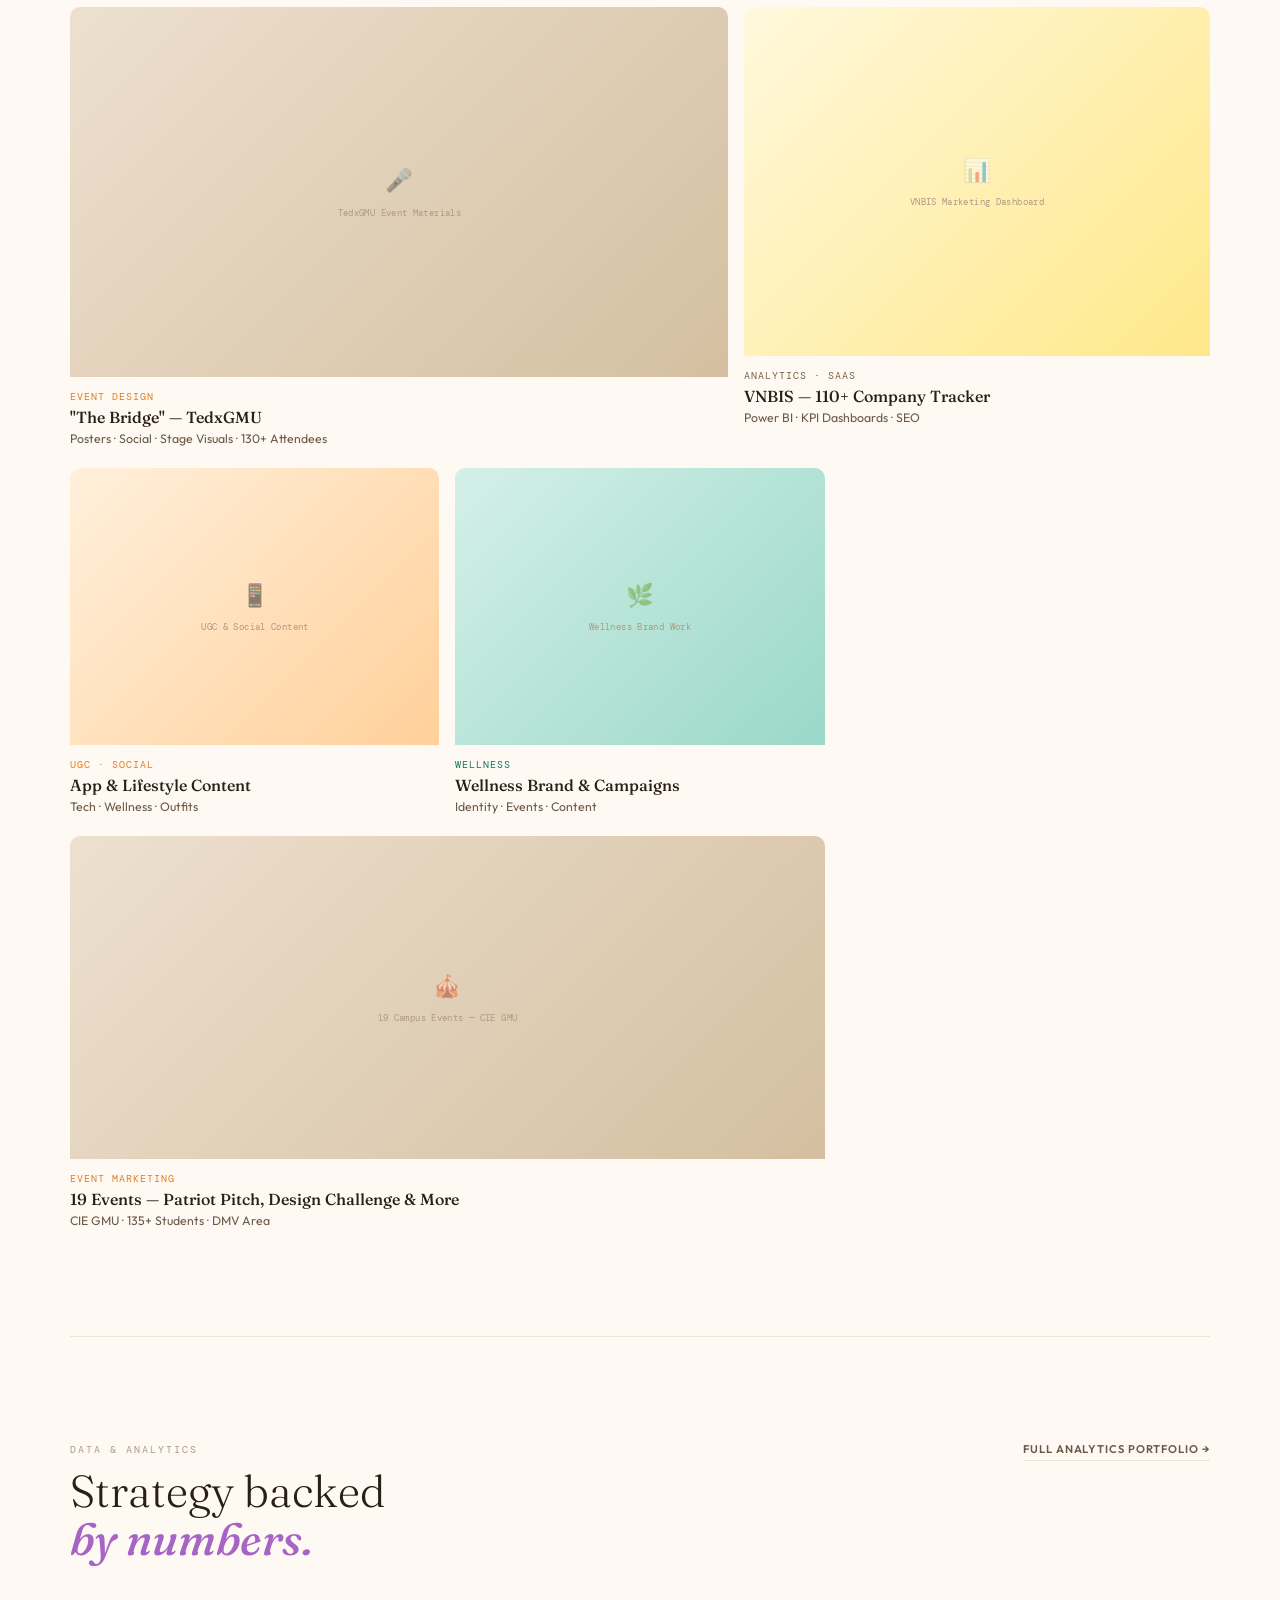
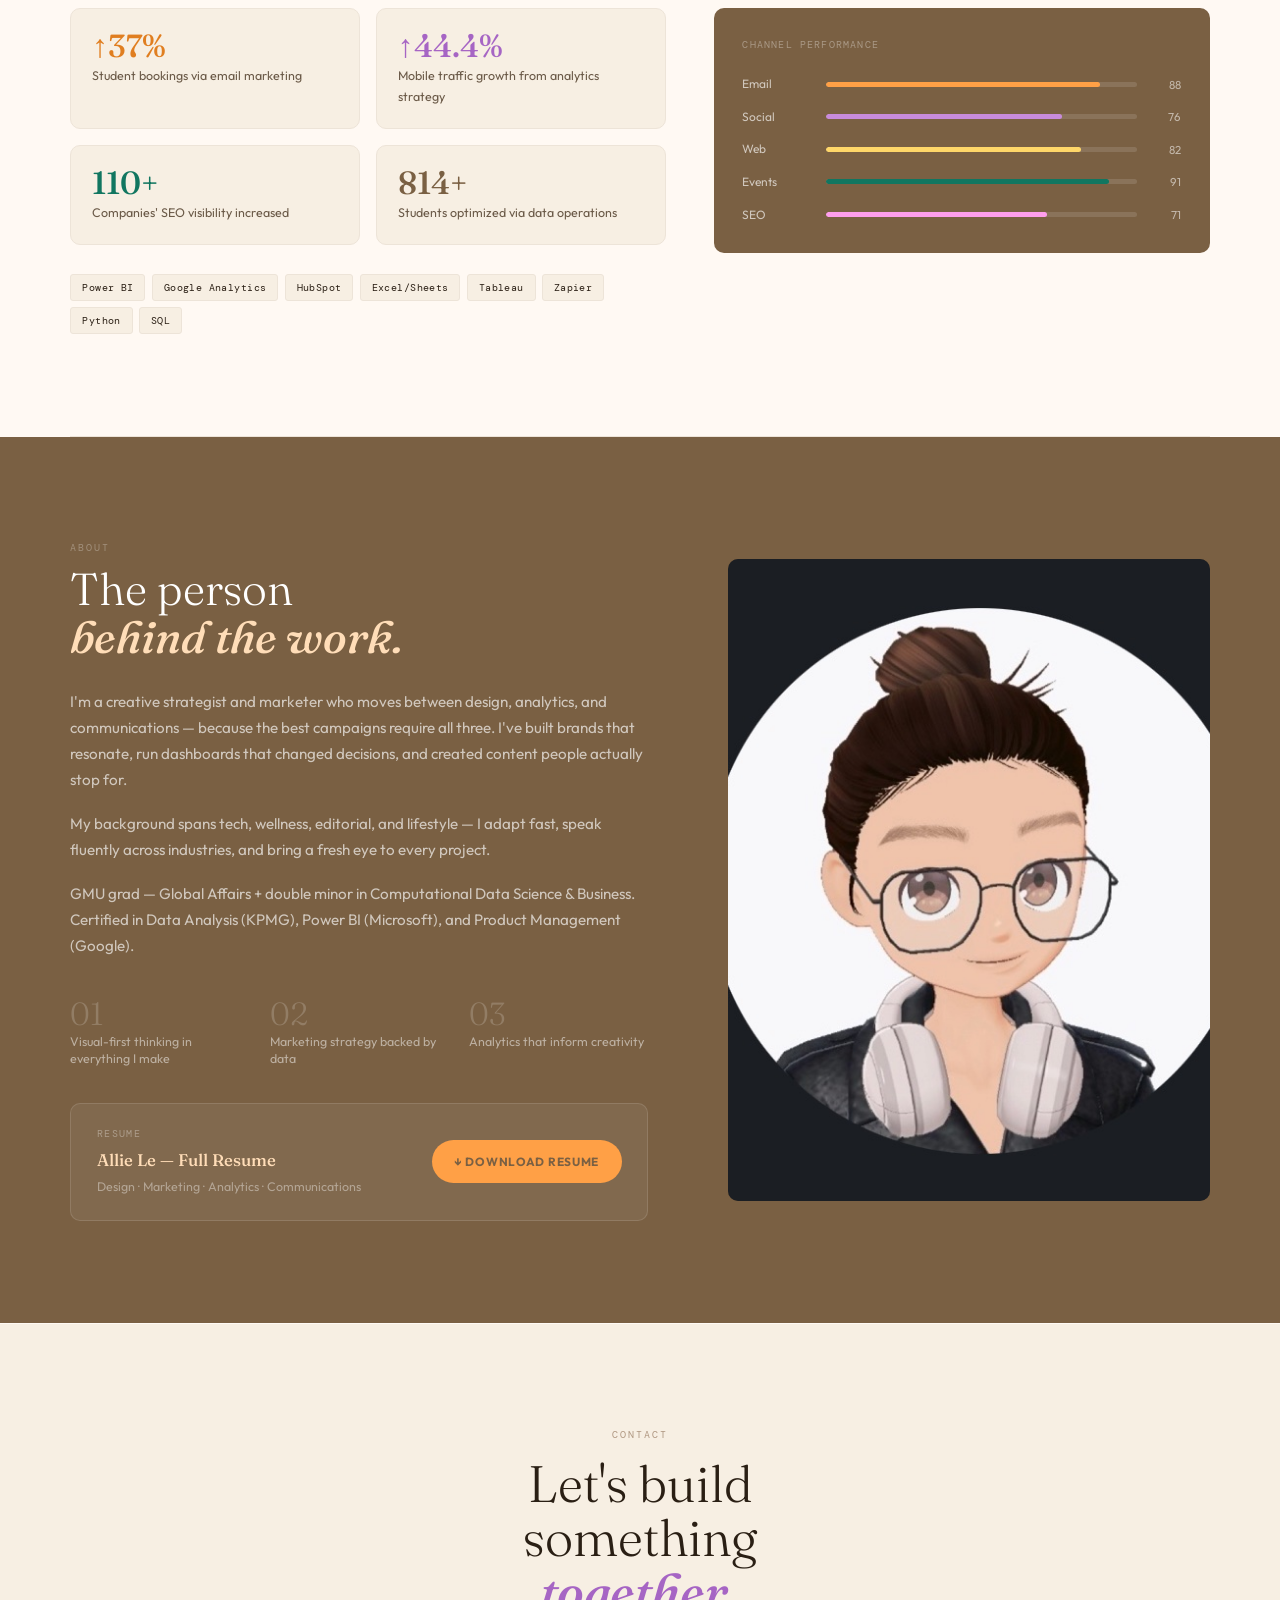
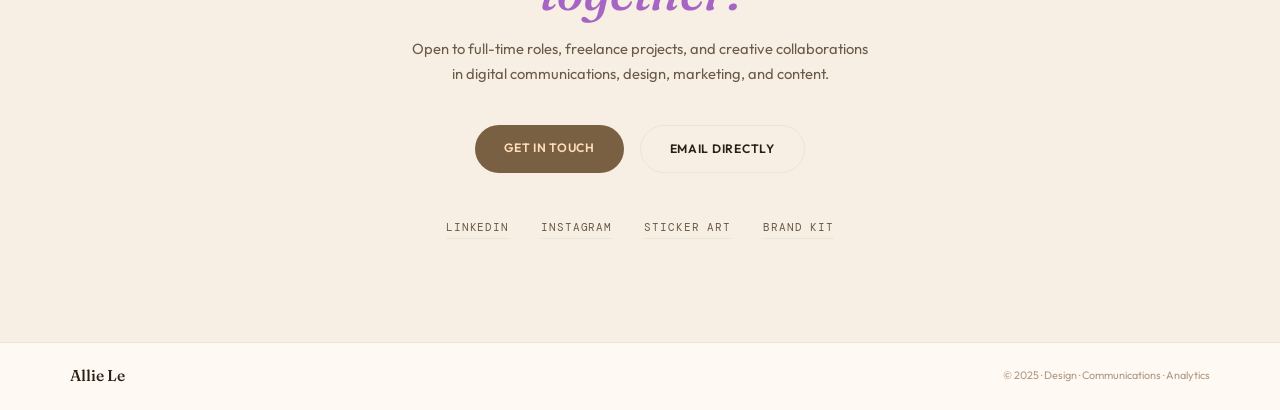
==== commit 1a702751: "Rename index-4.html to index.html" ====
--- a/index.html
+++ b/index.html
@@ -88,6 +88,7 @@
 
     /* ── EXPERTISE ── */
     #expertise { background: var(--cream-dk); }
+    .exp-grid { display: grid; grid-template-columns: repeat(auto-fit, minmax(240px,1fr)); gap: 1.3rem; }
     .exp-grid { display: grid; grid-template-columns: repeat(auto-fit, minmax(240px,1fr)); gap: 1.3rem; }
     .exp-card { background: var(--white); border: 1px solid var(--border); border-radius: var(--radius); padding: 1.7rem; transition: transform .25s, box-shadow .25s; }
     .exp-card:hover { transform: translateY(-3px); box-shadow: 0 14px 40px rgba(122,96,67,.09); }
@@ -290,14 +291,49 @@
 <!-- EXPERTISE -->
 <section id="expertise">
   <div class="s-hdr fu">
-    <div><p class="s-eye">What I Do</p><h2 class="s-title">Multi-disciplinary<br><em>by design.</em></h2></div>
+    <div>
+      <p class="s-eye">What I Do</p>
+      <h2 class="s-title">Here's exactly<br><em>what I bring.</em></h2>
+    </div>
   </div>
   <div class="exp-grid">
-    <div class="exp-card fu"><div class="ec-dot" style="background:var(--orange)"></div><p class="ec-t">Graphic Design & Visual Brand</p><p class="ec-d">Campaign visuals, editorial layouts, presentations, social assets, and brand systems that feel cohesive and intentional.</p></div>
-    <div class="exp-card fu"><div class="ec-dot" style="background:var(--yellow)"></div><p class="ec-t">Marketing Analytics & Data</p><p class="ec-d">Turning engagement, conversion, and audience data into actionable strategy. Dashboards, reports, and performance storytelling.</p></div>
-    <div class="exp-card fu"><div class="ec-dot" style="background:var(--teal)"></div><p class="ec-t">UGC & Social Media</p><p class="ec-d">Authentic, platform-native content for tech, wellness, and lifestyle brands — optimized for reach and resonance.</p></div>
-    <div class="exp-card fu"><div class="ec-dot" style="background:var(--cobalt)"></div><p class="ec-t">Digital Communications</p><p class="ec-d">Leadership voice, member touchpoints, and cross-channel messaging strategy built for humans, not inboxes.</p></div>
-    <div class="exp-card fu"><div class="ec-dot" style="background:var(--rose)"></div><p class="ec-t">Work Outfit & Lifestyle Content</p><p class="ec-d">Styled content and visual storytelling for professional lifestyle, fashion, and personal branding verticals.</p></div>
+
+    <div class="exp-card fu">
+      <div class="ec-dot" style="background:var(--orange)"></div>
+      <p class="ec-t">Graphic Design</p>
+      <p class="ec-d">I design logos, brand kits, social graphics, event flyers, presentations, and marketing materials — from concept to print-ready or screen-ready files.</p>
+    </div>
+
+    <div class="exp-card fu">
+      <div class="ec-dot" style="background:var(--lilac)"></div>
+      <p class="ec-t">Run Creative Marketing Campaigns</p>
+      <p class="ec-d">I plan and execute full campaigns — email sequences, social content, landing pages, and event promotions — that drive real results like the 37% bookings lift at C2 Education.</p>
+    </div>
+
+    <div class="exp-card fu">
+      <div class="ec-dot" style="background:var(--teal)"></div>
+      <p class="ec-t">Plan & Promote Events</p>
+      <p class="ec-d">I've organized and marketed 19+ events — from TEDxGMU conferences to campus pitch competitions — handling design, copy, social, and logistics coordination.</p>
+    </div>
+
+    <div class="exp-card fu">
+      <div class="ec-dot" style="background:var(--yellow)"></div>
+      <p class="ec-t">Analyze Data & Build Dashboards</p>
+      <p class="ec-d">I build KPI dashboards in Power BI and Tableau, run SEO and competitive analysis, automate reports with Zapier, and turn raw data into decisions teams can act on.</p>
+    </div>
+
+    <div class="exp-card fu">
+      <div class="ec-dot" style="background:var(--cobalt)"></div>
+      <p class="ec-t">Manage Digital & Social Channels</p>
+      <p class="ec-d">I run email marketing, social content calendars, and member communications — optimizing across platforms with tools like HubSpot, Mailchimp, and Sprout Social.</p>
+    </div>
+
+    <div class="exp-card fu">
+      <div class="ec-dot" style="background:var(--rose)"></div>
+      <p class="ec-t">Create UGC & Lifestyle Content</p>
+      <p class="ec-d">I make short-form video, sticker art, work outfit content, and DIY lifestyle posts for tech, wellness, and personal brand verticals — authentically, not ad-style.</p>
+    </div>
+
   </div>
 </section>
 
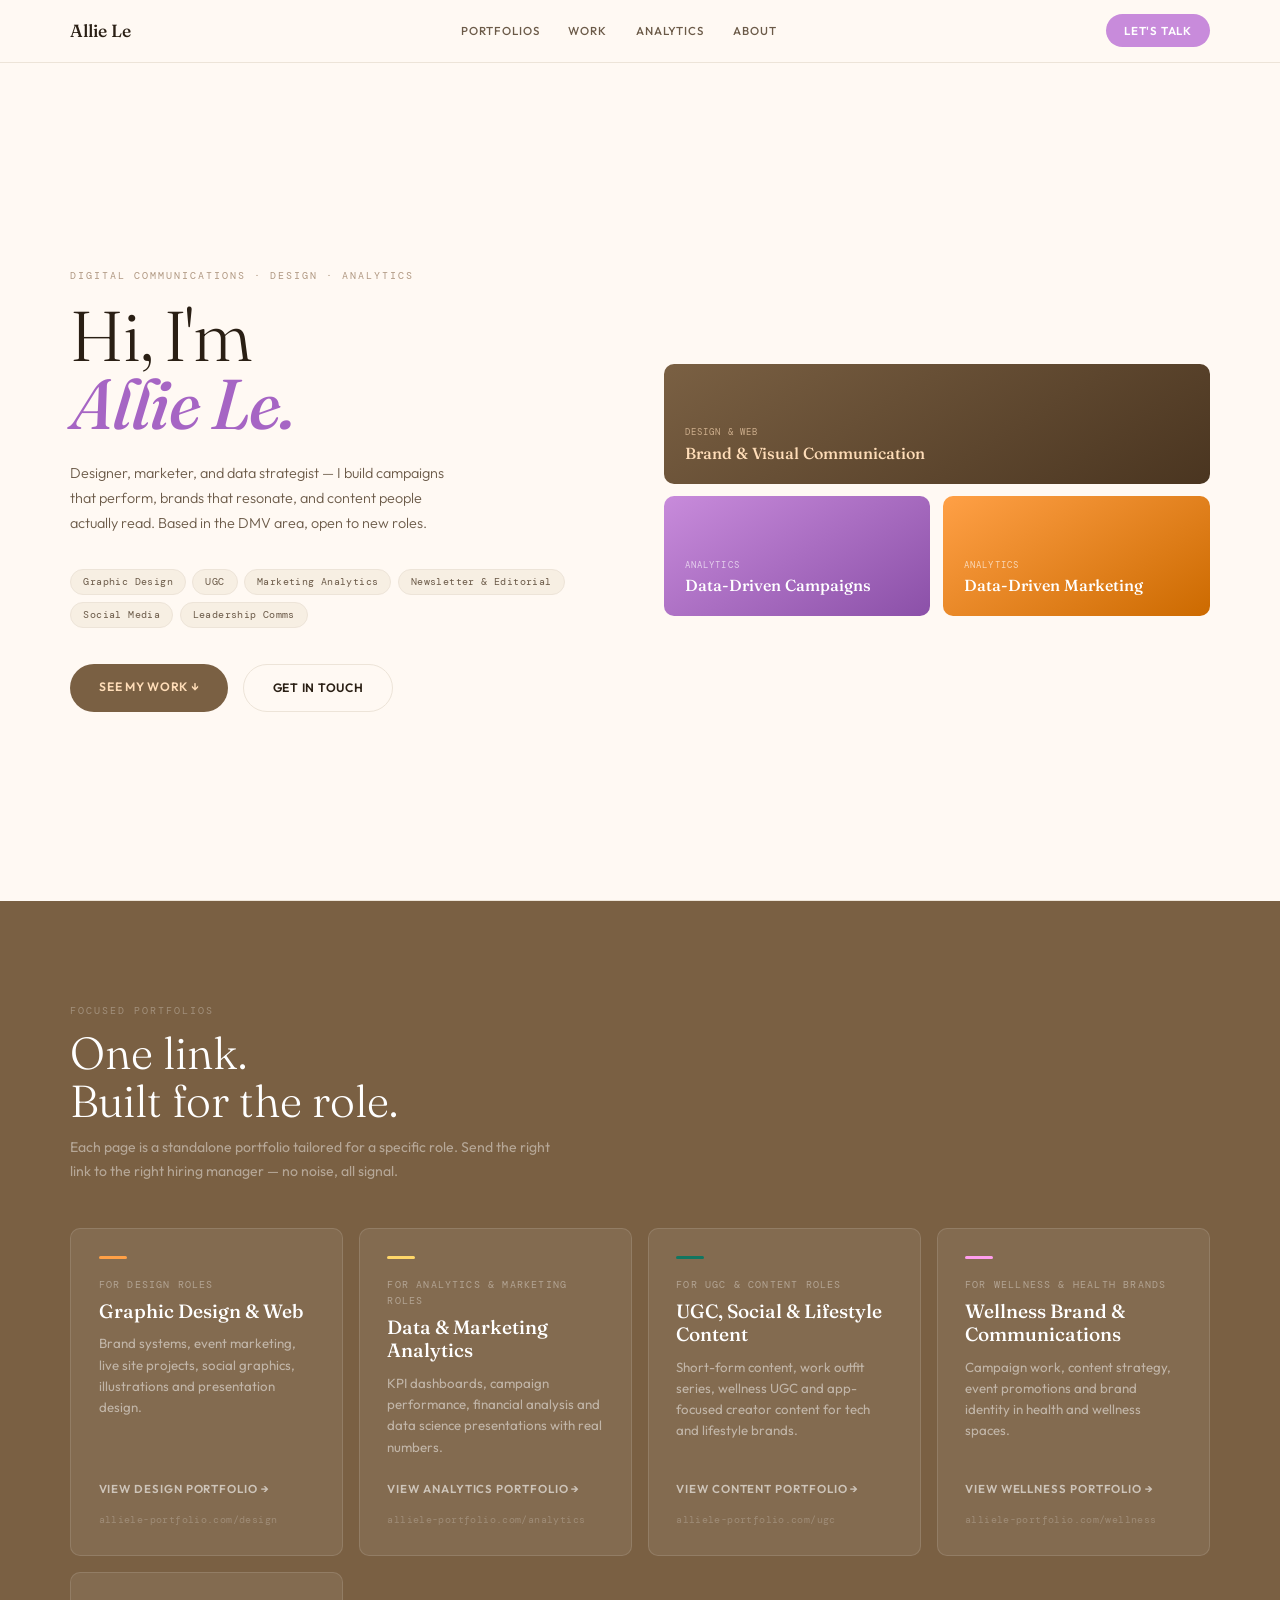
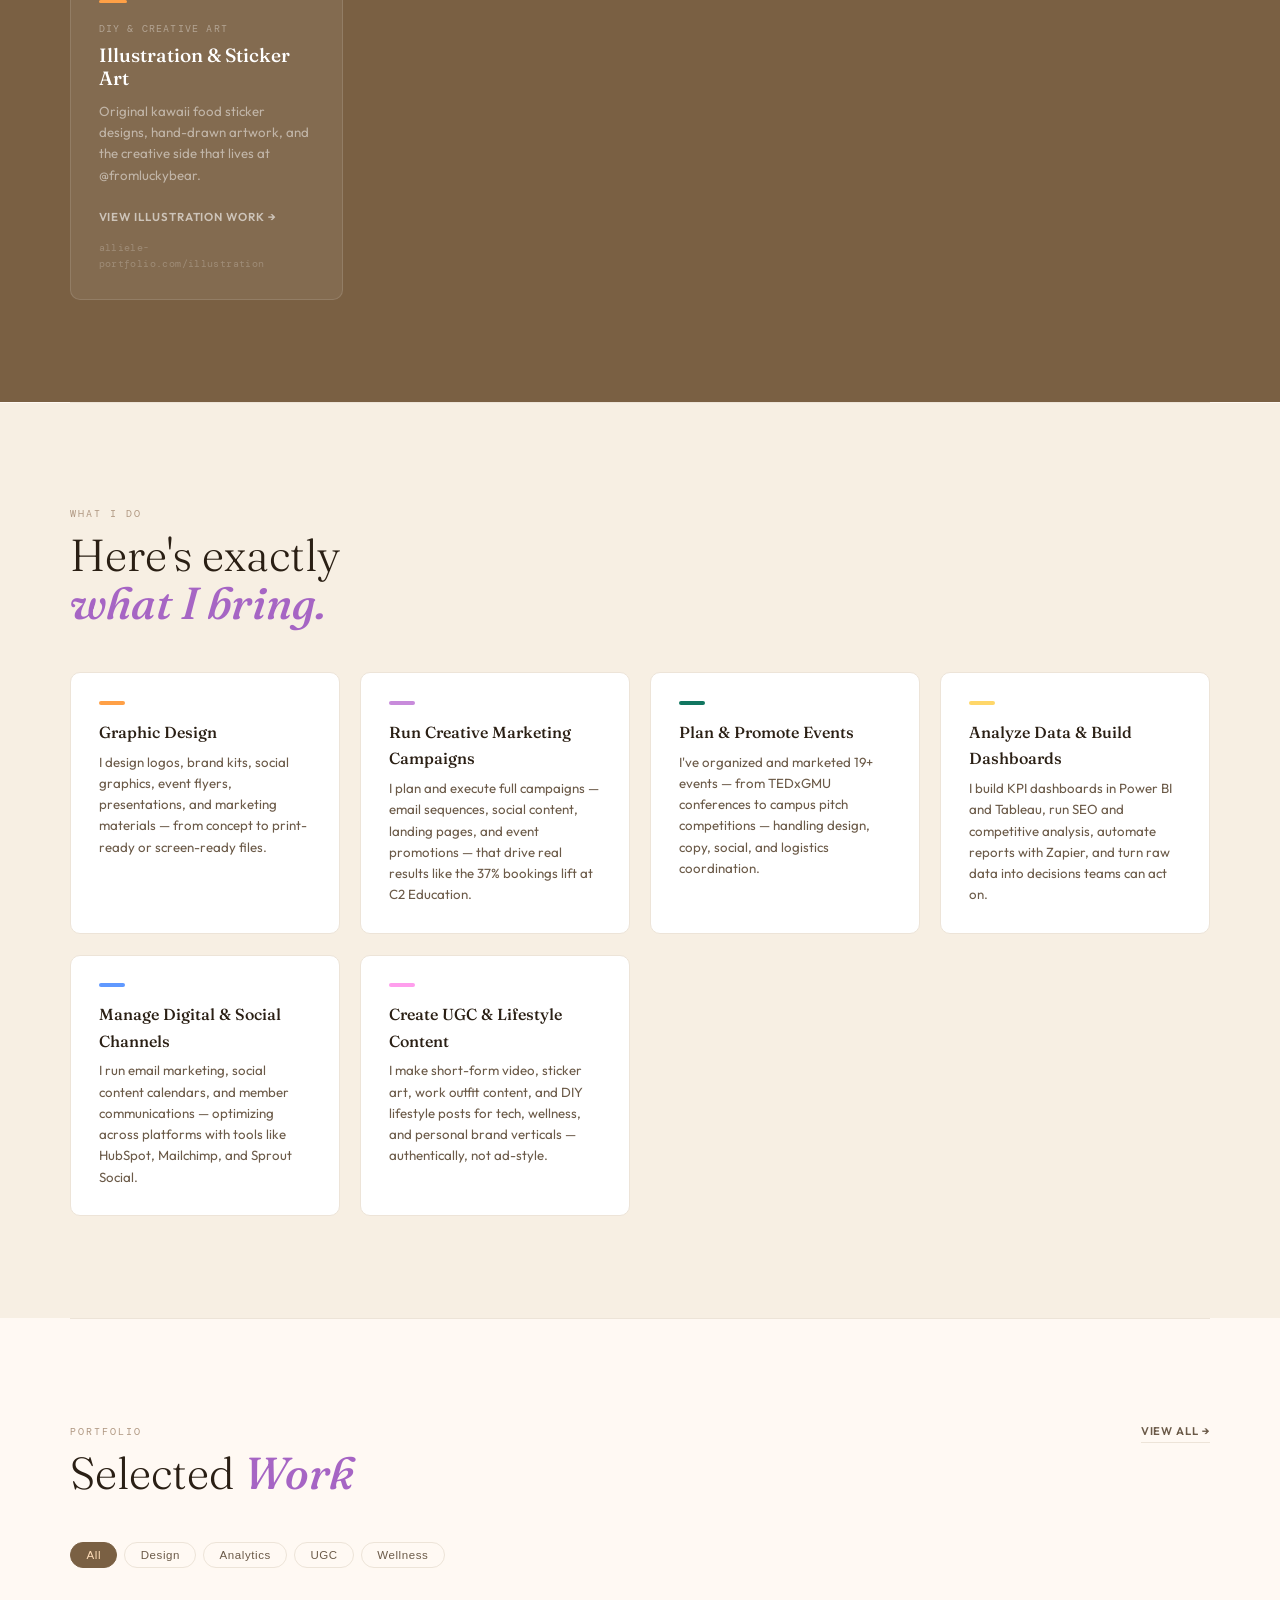
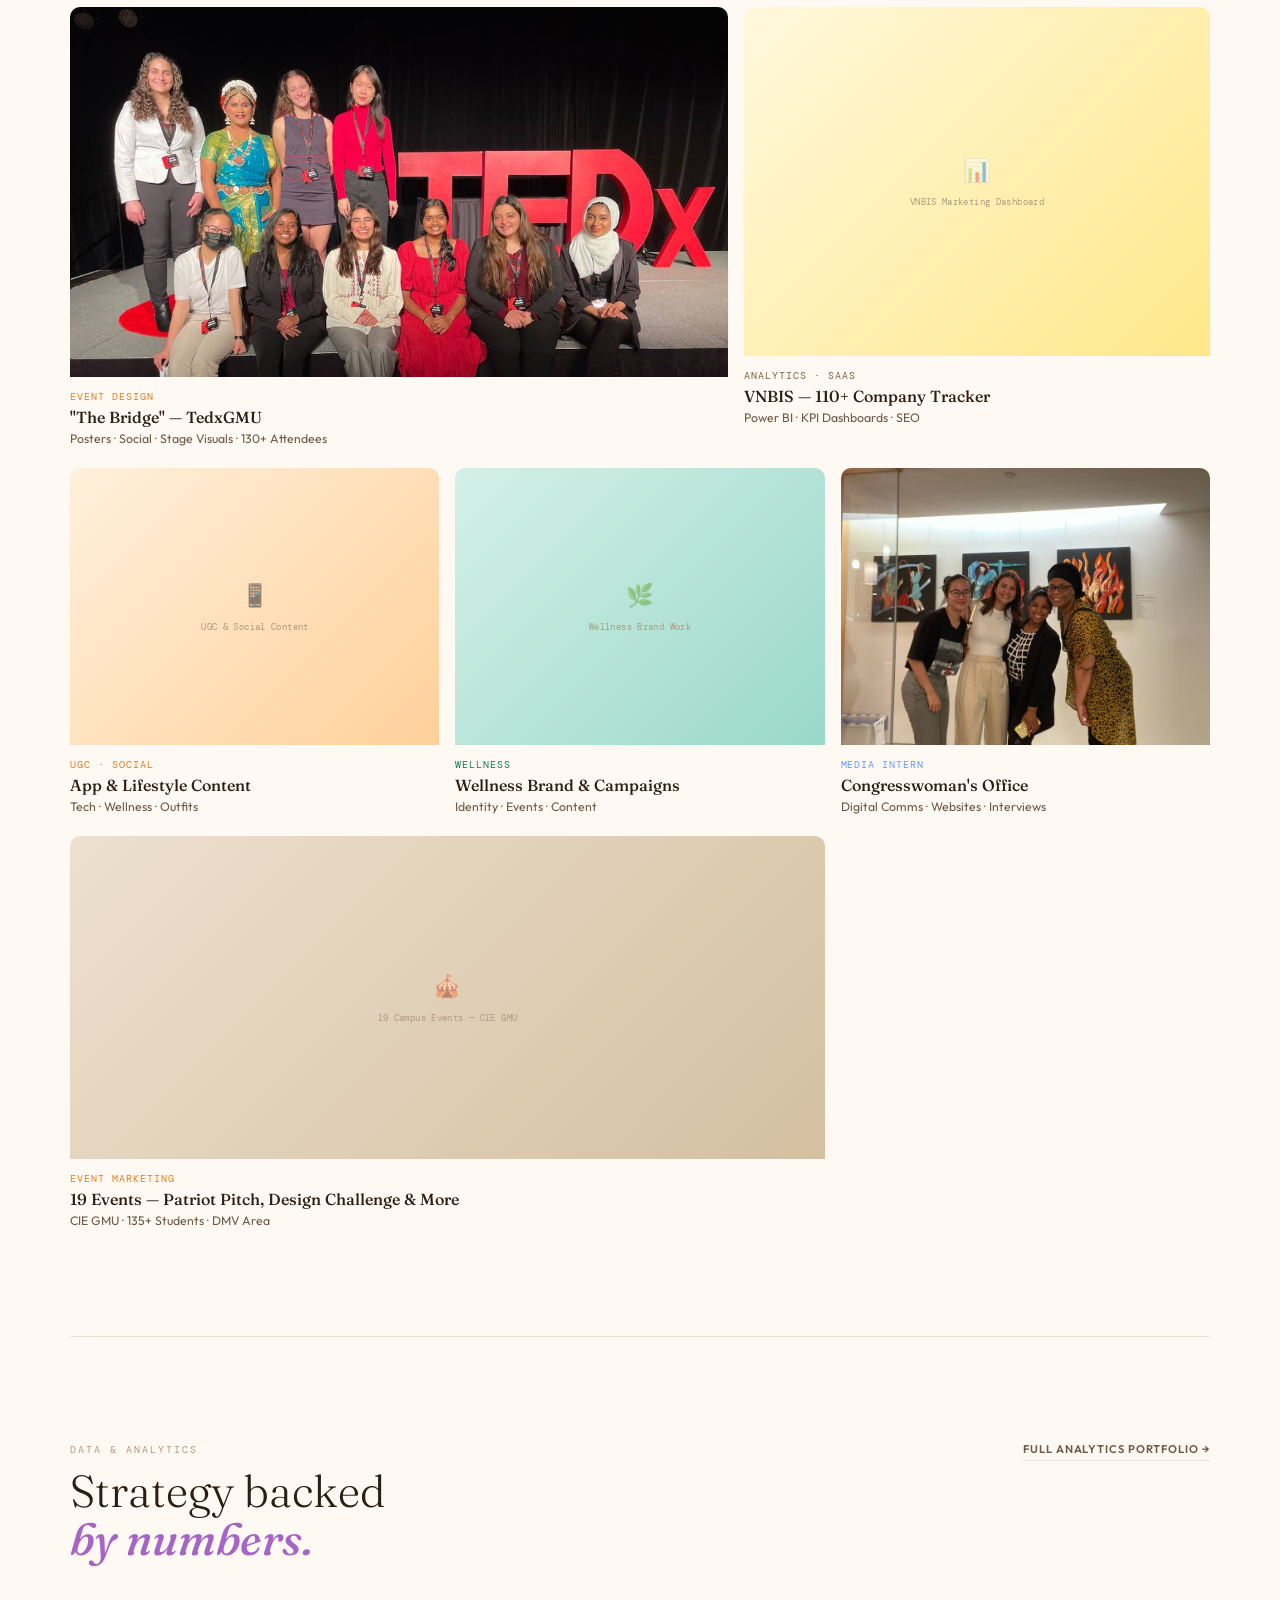
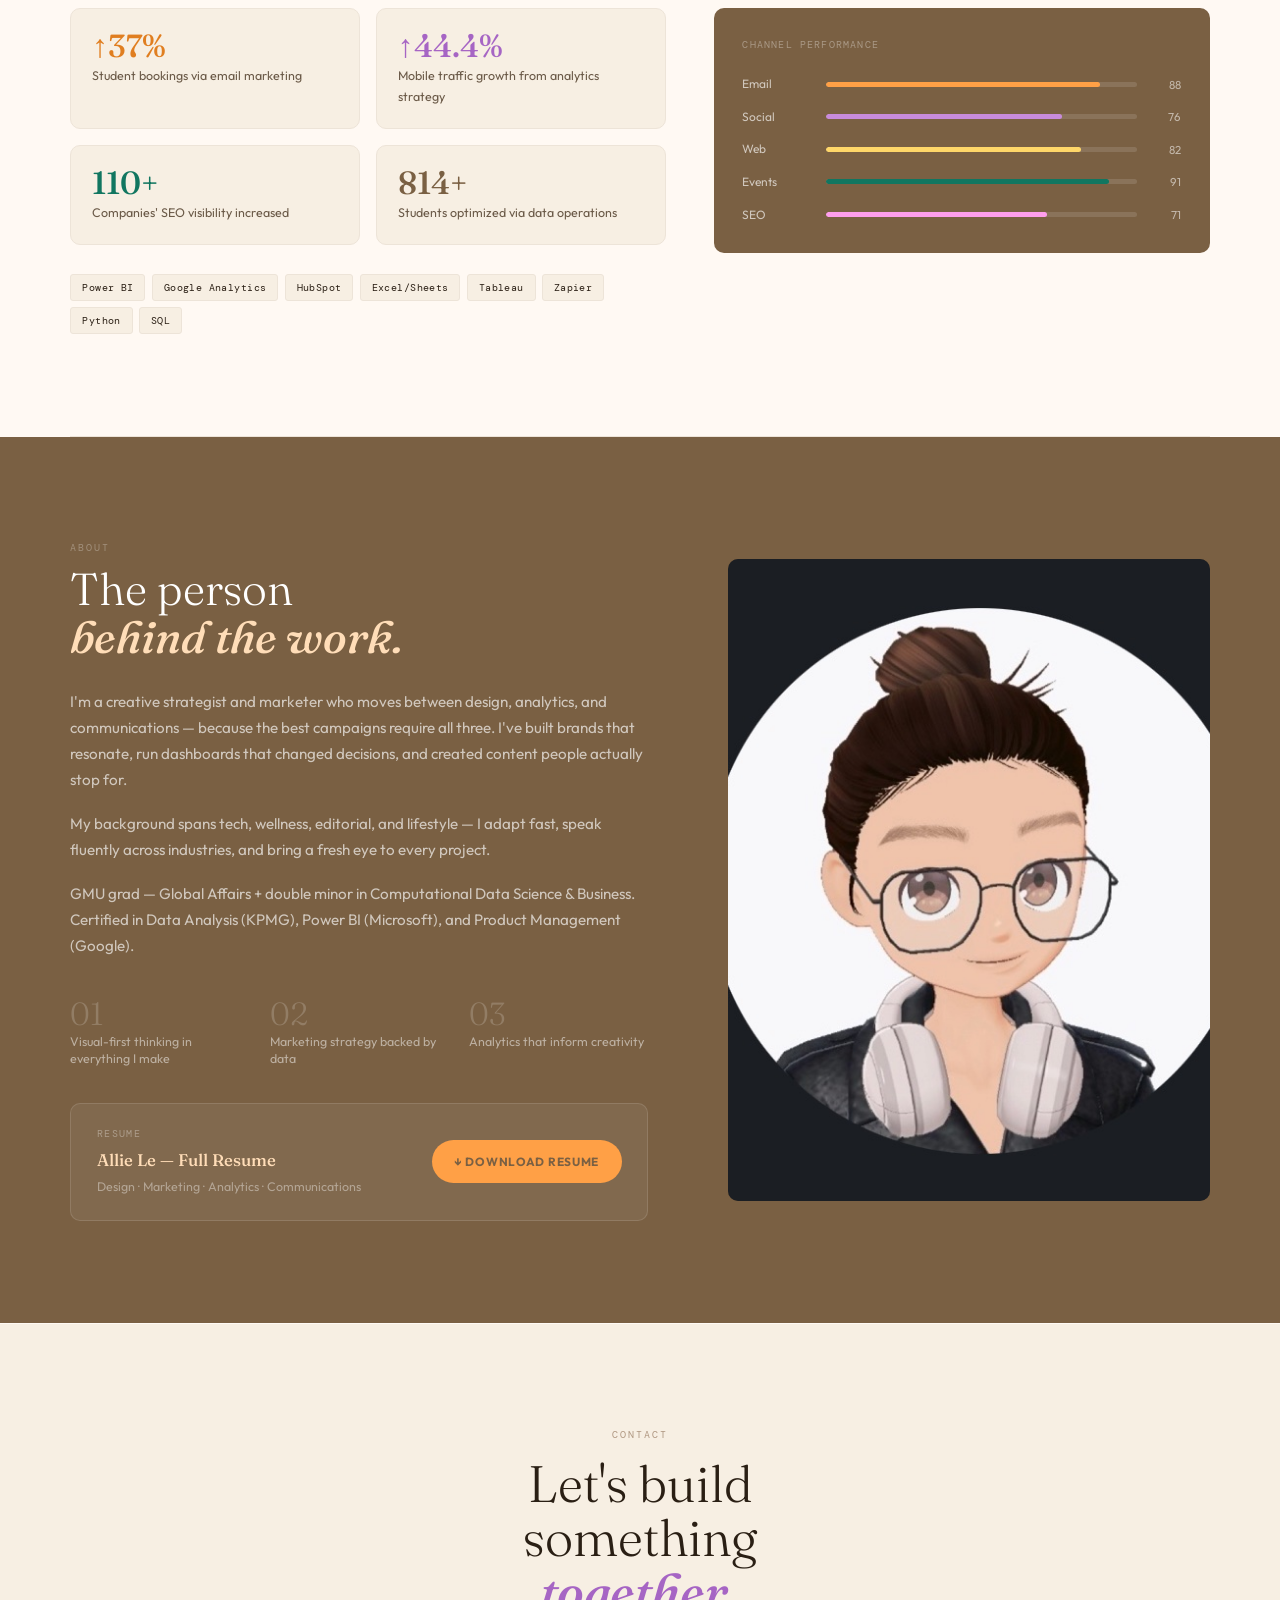
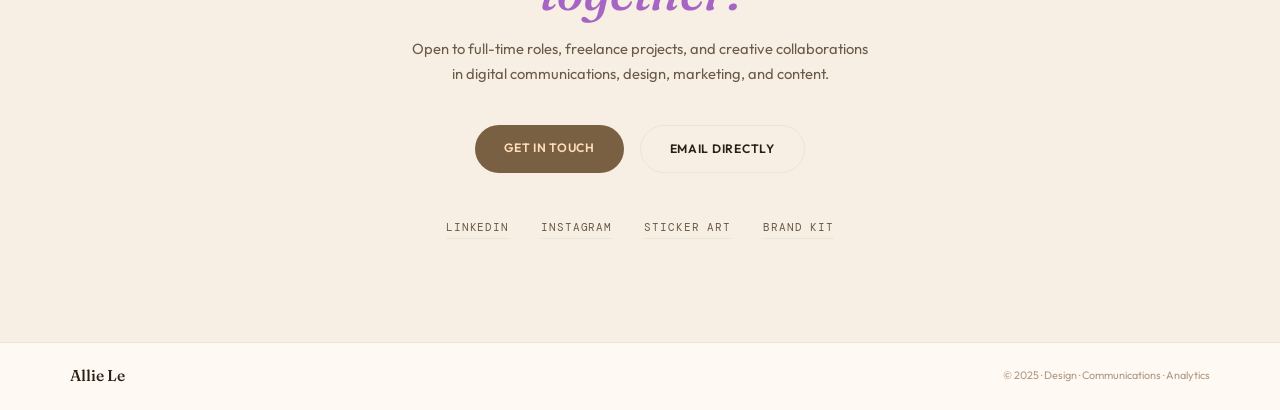
==== commit 057287b0: "Add files via upload" ====
--- a/index.html
+++ b/index.html
@@ -353,10 +353,11 @@
     <button class="wf" data-f="wellness">Wellness</button>
   </div>
   <div class="wgrid">
-    <div class="wi w7 fu" data-cat="design" onclick="openM('tedx')"><div class="wthumb bg-br"><p class="wph">🎤</p><p class="wht">TedxGMU Event Materials</p><div class="wov"><span>View</span></div></div><div class="wmeta"><p class="wcat" style="color:var(--orange-dk)">Event Design</p><p class="wname">"The Bridge" — TedxGMU</p><p class="wsub">Posters · Social · Stage Visuals · 130+ Attendees</p></div></div>
+    <div class="wi w7 fu" data-cat="design" onclick="openM('tedx')"><div class="wthumb" style="position:relative;overflow:hidden"><img src="[data-uri]" alt="TedxGMU" style="width:100%;height:100%;object-fit:cover;object-position:top"/><div class="wov"><span>View</span></div></div><div class="wmeta"><p class="wcat" style="color:var(--orange-dk)">Event Design</p><p class="wname">"The Bridge" — TedxGMU</p><p class="wsub">Posters · Social · Stage Visuals · 130+ Attendees</p></div></div>
     <div class="wi w5 fu" data-cat="analytics" onclick="openM('vnbis')"><div class="wthumb bg-ye"><p class="wph">📊</p><p class="wht">VNBIS Marketing Dashboard</p><div class="wov"><span>View</span></div></div><div class="wmeta"><p class="wcat" style="color:var(--brown)">Analytics · SaaS</p><p class="wname">VNBIS — 110+ Company Tracker</p><p class="wsub">Power BI · KPI Dashboards · SEO</p></div></div>
     <div class="wi w4 fu" data-cat="ugc" onclick="openM('ugc')"><div class="wthumb bg-or"><p class="wph">📱</p><p class="wht">UGC & Social Content</p><div class="wov"><span>View</span></div></div><div class="wmeta"><p class="wcat" style="color:var(--orange-dk)">UGC · Social</p><p class="wname">App & Lifestyle Content</p><p class="wsub">Tech · Wellness · Outfits</p></div></div>
     <div class="wi w4 fu" data-cat="wellness" onclick="openM('well')"><div class="wthumb bg-te"><p class="wph">🌿</p><p class="wht">Wellness Brand Work</p><div class="wov"><span>View</span></div></div><div class="wmeta"><p class="wcat" style="color:var(--teal)">Wellness</p><p class="wname">Wellness Brand & Campaigns</p><p class="wsub">Identity · Events · Content</p></div></div>
+    <div class="wi w4 fu" data-cat="design" onclick="openM('congress')"><div class="wthumb" style="position:relative;overflow:hidden"><img src="[data-uri]" alt="Congressional Media Internship" style="width:100%;height:100%;object-fit:cover;object-position:center top"/><div class="wov"><span>View</span></div></div><div class="wmeta"><p class="wcat" style="color:var(--cobalt)">Media Intern</p><p class="wname">Congresswoman's Office</p><p class="wsub">Digital Comms · Websites · Interviews</p></div></div>
     <div class="wi w8 fu" data-cat="design" onclick="openM('cie')"><div class="wthumb bg-br" style="aspect-ratio:21/9"><p class="wph">🎪</p><p class="wht">19 Campus Events — CIE GMU</p><div class="wov"><span>View</span></div></div><div class="wmeta"><p class="wcat" style="color:var(--orange-dk)">Event Marketing</p><p class="wname">19 Events — Patriot Pitch, Design Challenge & More</p><p class="wsub">CIE GMU · 135+ Students · DMV Area</p></div></div>
   </div>
 </section>
@@ -473,6 +474,7 @@
   ugc:{cat:"UGC · Social Content",c:"#E07E20",t:"App & Lifestyle Content Series",r:"Multi-brand · Tech · Wellness · Work Outfits",b:`<p>Authentic short-form content, work outfit series, wellness UGC, and app-focused creator content for tech and lifestyle brands — built to stop the scroll, not look like an ad.</p><div class="m-chips"><span class="m-chip">TikTok / Reels</span><span class="m-chip">Work Outfits</span><span class="m-chip">Tech & Apps</span><span class="m-chip">Wellness</span><span class="m-chip">@fromluckybear</span></div><div class="uph">📁 Upload UGC videos, screenshots, or a PDF portfolio here.</div>`},
   well:{cat:"Wellness Brand",c:"#117660",t:"Wellness Brand Identity & Campaigns",r:"Campaign Design · Content Strategy · Events",b:`<p>Campaign work, content strategy, event promotions and brand identity for health and wellness organizations — built with empathy for the audience, not just the brief.</p><div class="m-chips"><span class="m-chip">Brand Identity</span><span class="m-chip">Event Campaigns</span><span class="m-chip">Content Strategy</span><span class="m-chip">Member Comms</span></div><div class="uph">📁 Upload wellness brand work, campaign materials, or event photos here.</div>`},
   news:{cat:"Writing · Editorial",c:"#A665C4",t:"Newsletter, Editorial & Leadership Writing",r:"Across VNBIS · C2 Education · CHWT · 2021–2026",b:`<p>Strategic writing across newsletters, leadership communications, website copy, event campaigns, and editorial features. Every piece has a job — and I make sure it does it.</p><div class="m-chips"><span class="m-chip">Newsletters</span><span class="m-chip">Leadership Comms</span><span class="m-chip">Event Copy</span><span class="m-chip">Editorial</span><span class="m-chip">Website Copy</span></div><div class="uph">📁 Upload writing samples, newsletter PDFs, or published article links here.</div>`},
+  congress:{cat:"Congressional Media Intern",c:"#6099FF",t:"Congresswoman's Office — Media & Digital Internship",r:"Media Intern · Jessi Calzado-Esponda's Office",b:`<div style="border-radius:8px;overflow:hidden;margin-bottom:1rem"><img src="[data-uri]" alt="Congressional internship" style="width:100%;display:block;max-height:200px;object-fit:cover;object-position:top"/></div><p>Interned as a media intern for Congresswoman Jessi Calzado-Esponda, supporting digital communications and outreach for her office, projects, and businesses.</p><p><strong>Work included:</strong> Filing and organizing media assets, conducting interviews, editing and updating websites, and supporting communications strategy across community projects and business initiatives.</p><div class="m-chips"><span class="m-chip">Media Intern</span><span class="m-chip">Website Editing</span><span class="m-chip">Interviews</span><span class="m-chip">Digital Comms</span><span class="m-chip">Congressional Office</span></div>`},
   cie:{cat:"Event Marketing · CIE GMU",c:"#E07E20",t:"19 Events — Patriot Pitch, Design Challenge & More",r:"Center for Innovation & Entrepreneurship · GMU · Apr 2021 – Sep 2023",b:`<p>Designed marketing materials for 19 events supporting 135+ students — from startup pitch competitions to community food drives across the DMV area.</p><p><strong>Events:</strong> Patriot Pitch Competition, Student Design Challenge, Mama Chang Cooking Demo, The Depot student business, Book Club, Patriot Pantry food drive, and The Pursuit of Hoppiness Brew Crawl.</p><div class="m-chips"><span class="m-chip">Event Flyers</span><span class="m-chip">Posters</span><span class="m-chip">Social Posts</span><span class="m-chip">Student Business</span><span class="m-chip">135+ Students</span></div><div class="uph">📁 Upload flyers, posters, social posts, or event photos here.</div>`},
   nl:{cat:"Newsletter",c:"#A665C4",t:"Monthly Member Digest",r:"Flagship newsletter · Member Community",b:`<p>A flagship monthly newsletter — skimmable, on-brand, genuinely useful. Written to keep a member community informed, inspired, and connected without feeling like marketing.</p><div class="uph">📁 Paste your newsletter copy or upload a PDF / screenshot here.</div>`},
   lead:{cat:"Leadership Comms",c:"#117660",t:"CEO Message: Navigating Change",r:"All-hands · Ghostwritten · Executive Voice",b:`<p>Ghostwritten all-hands communication during a company transition. Built to reduce anxiety, build trust, and signal steady leadership — without overpromising.</p><div class="uph">📁 Upload your writing sample here (anonymize sensitive details as needed).</div>`},
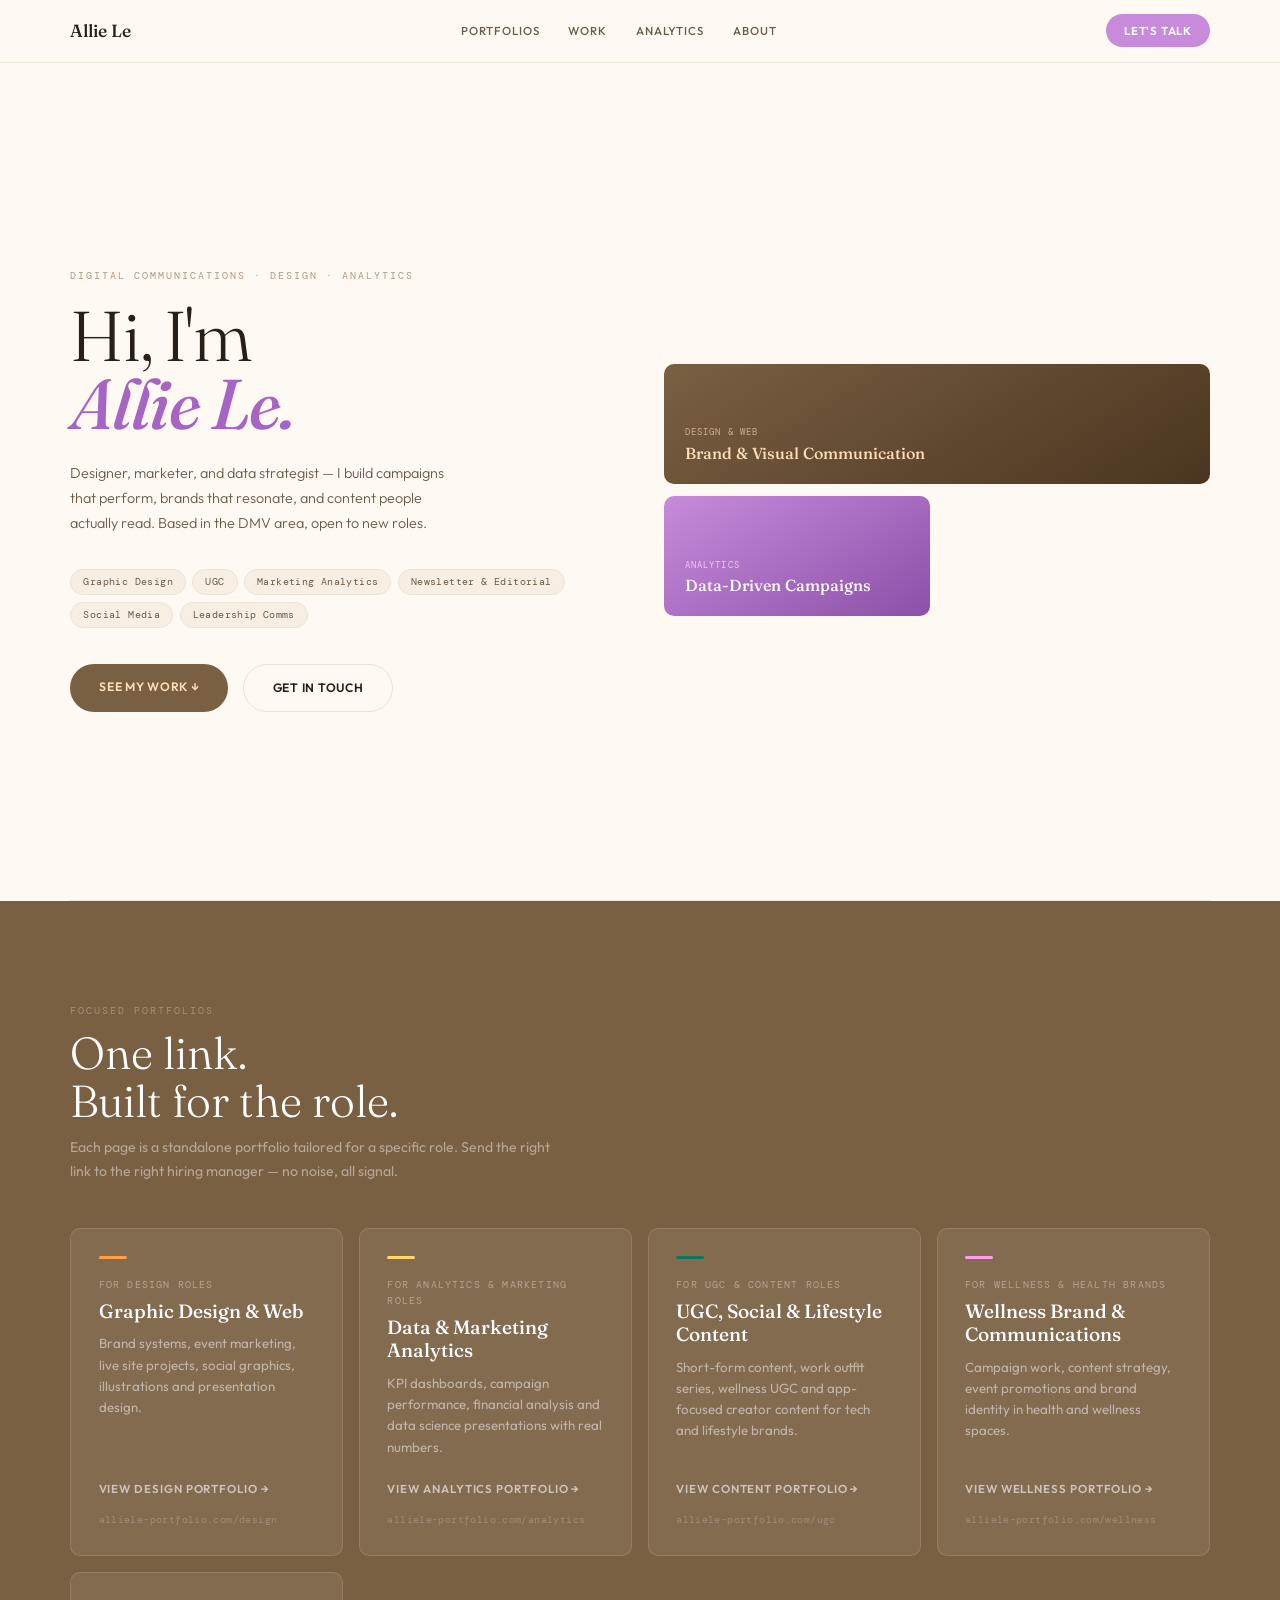
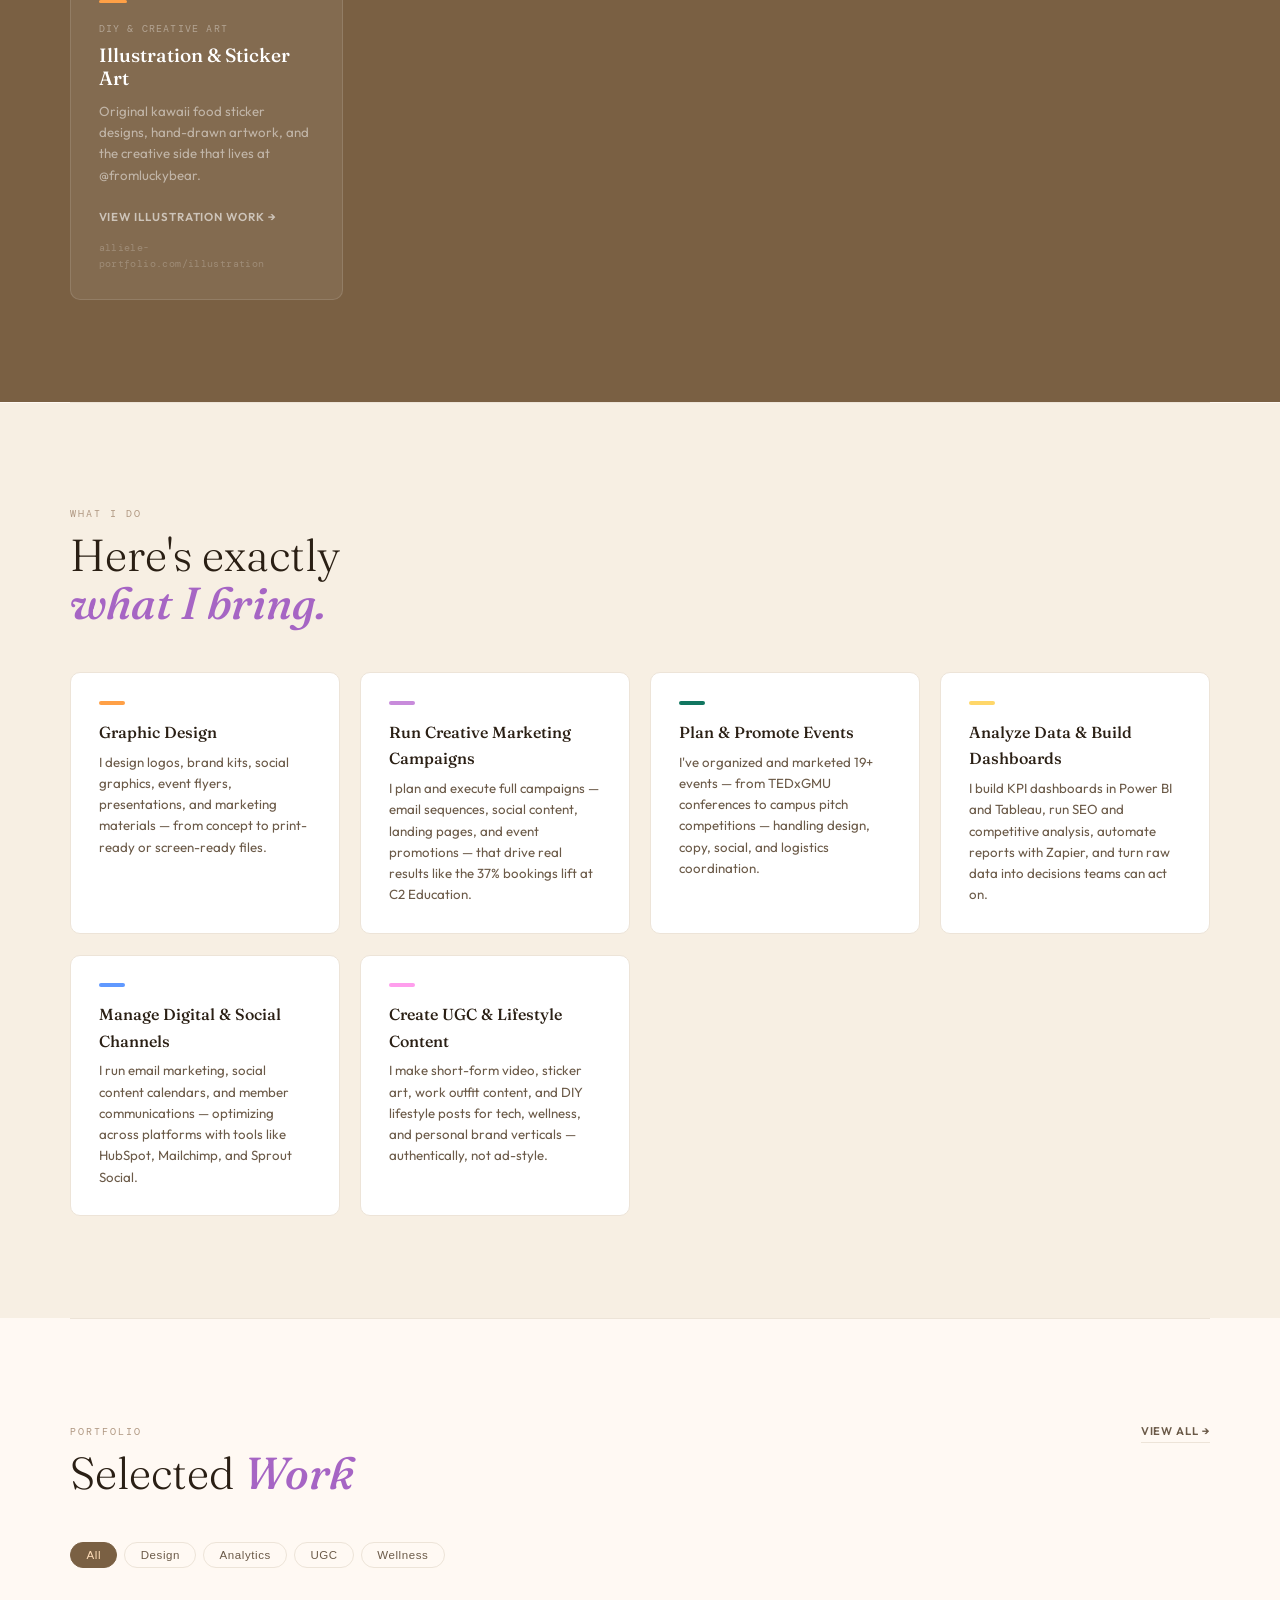
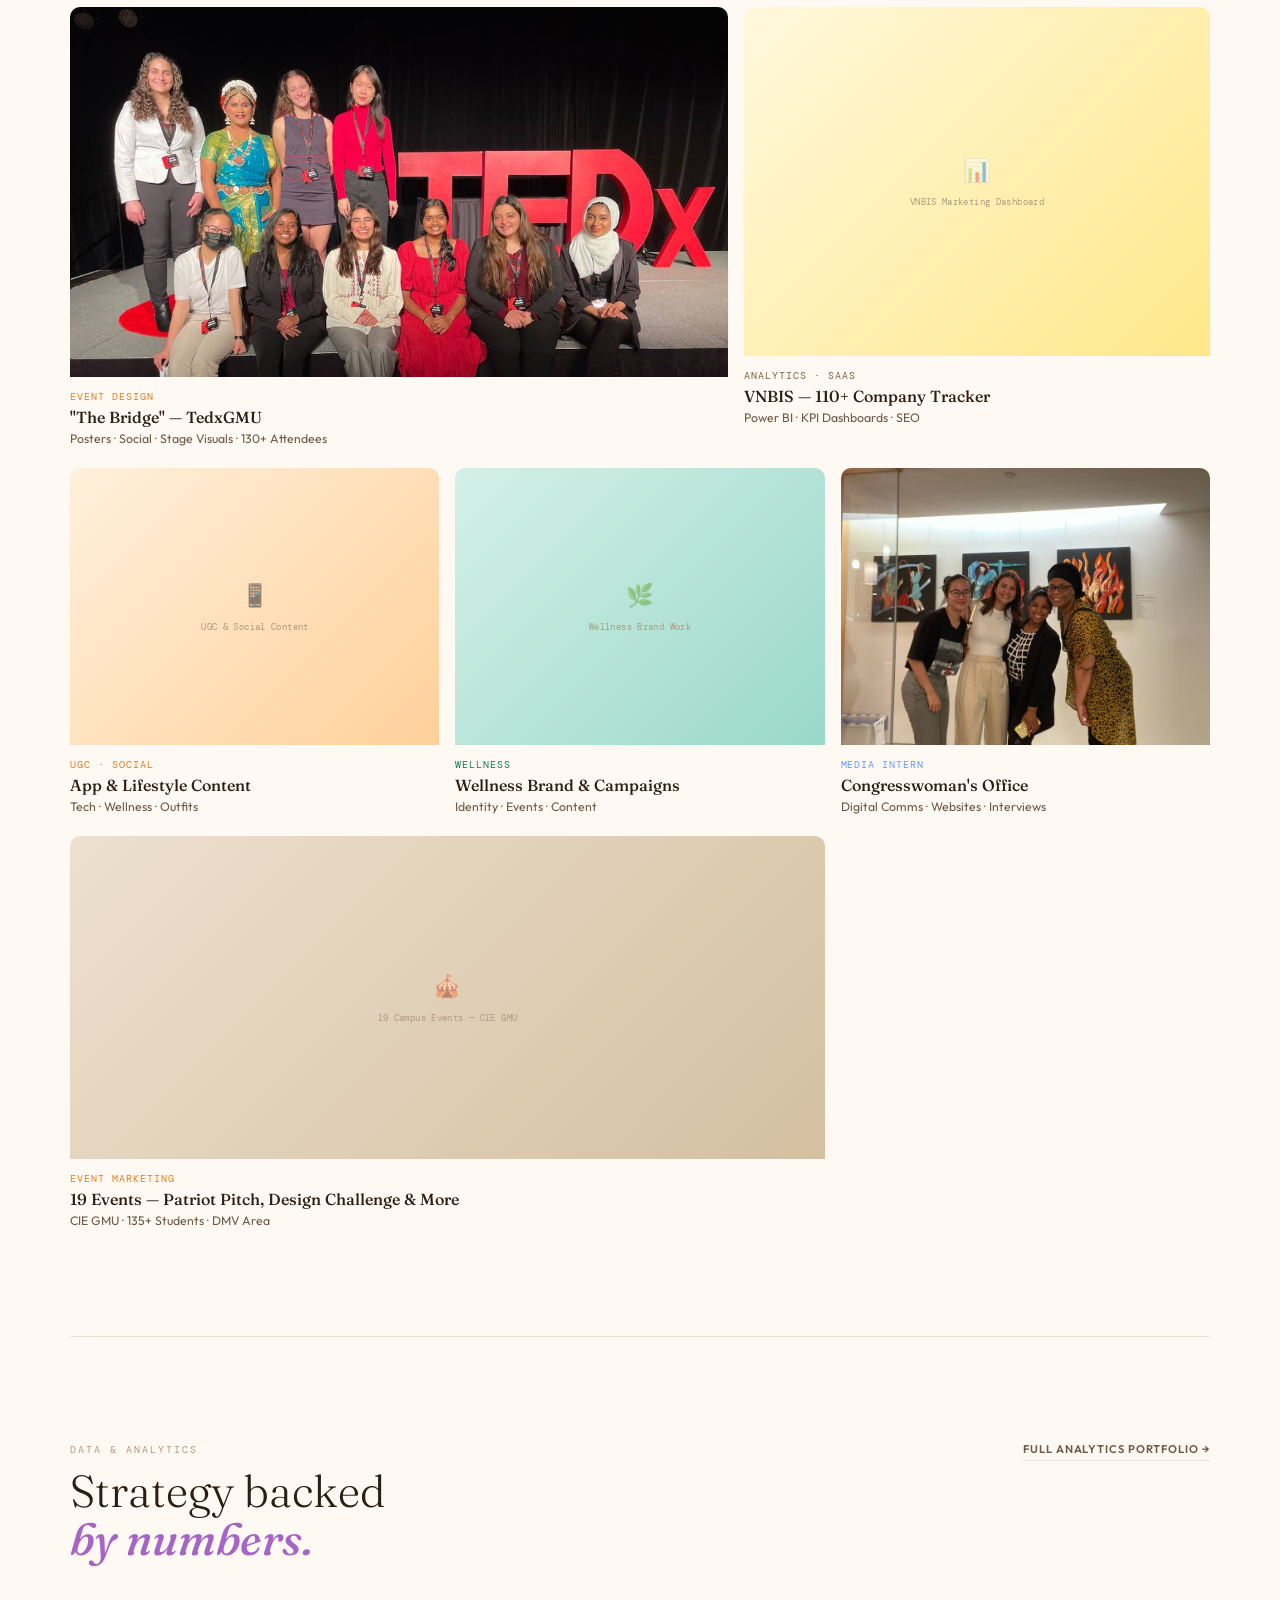
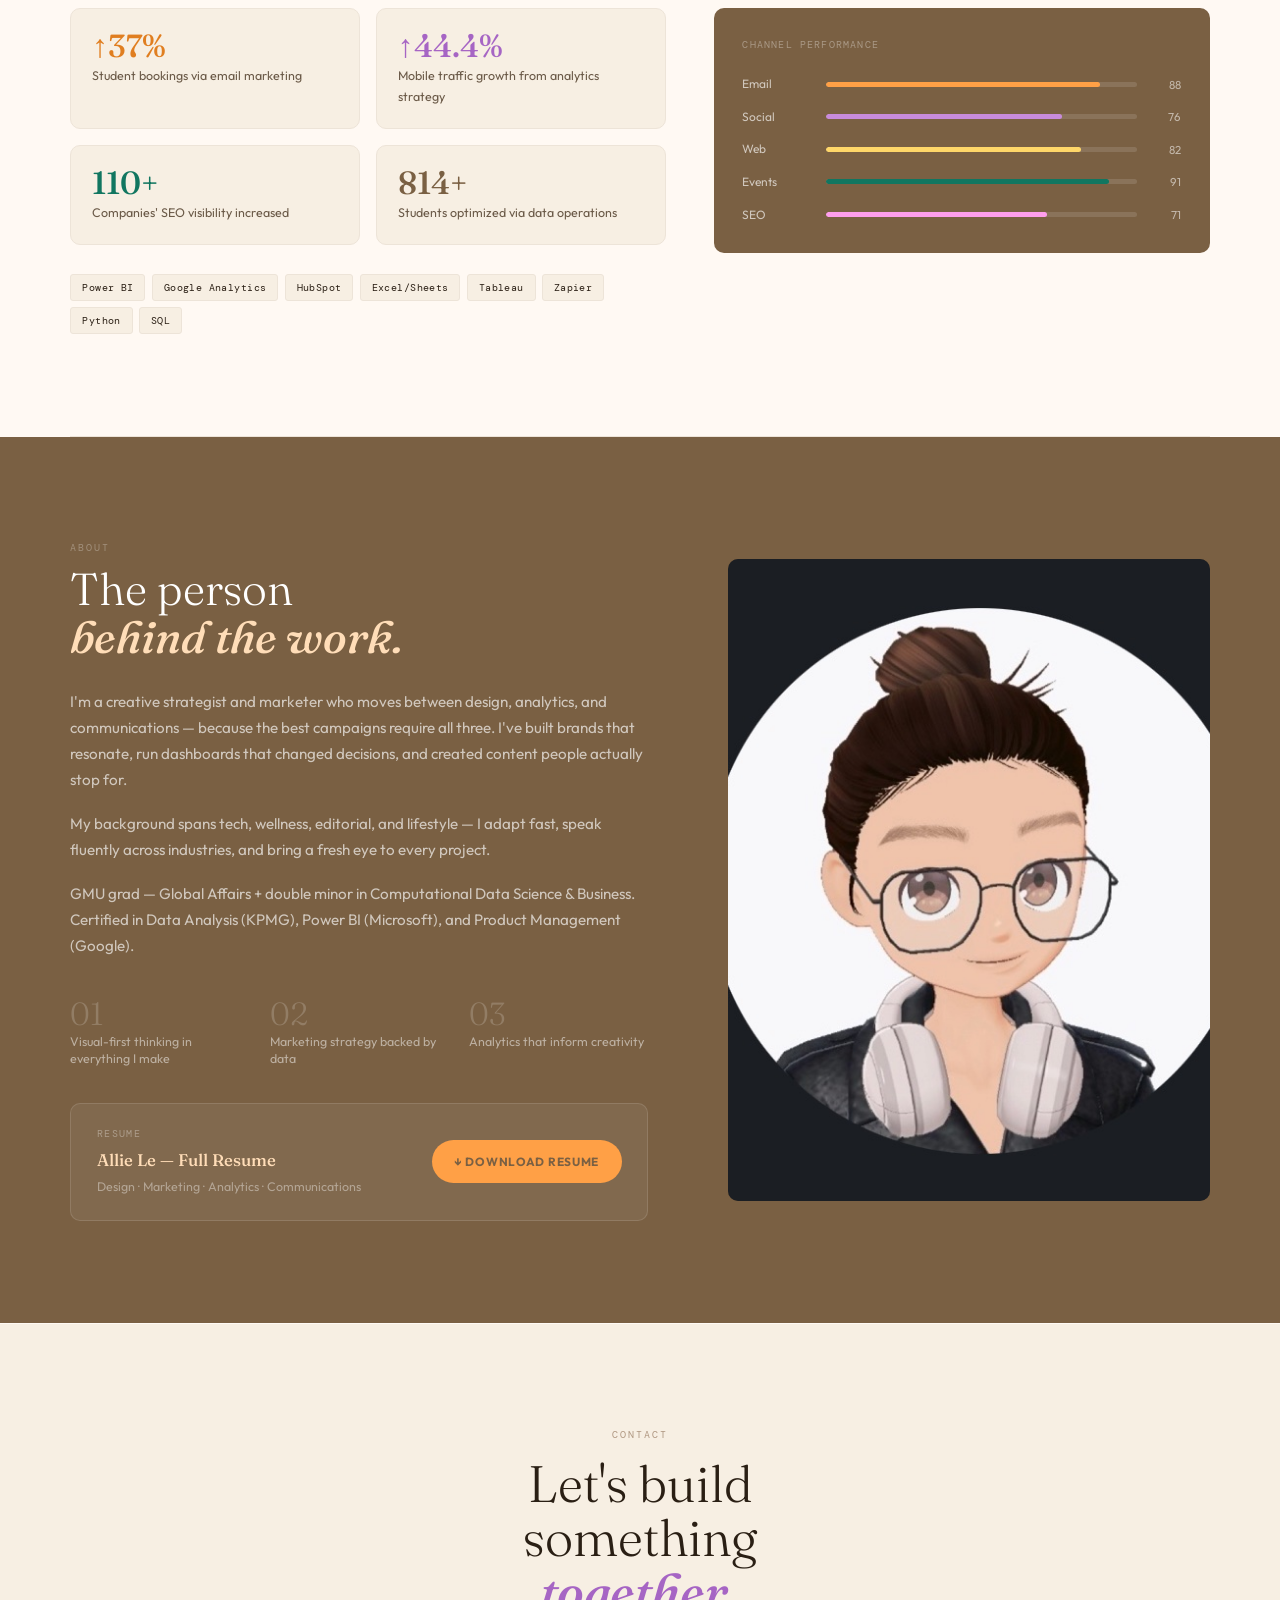
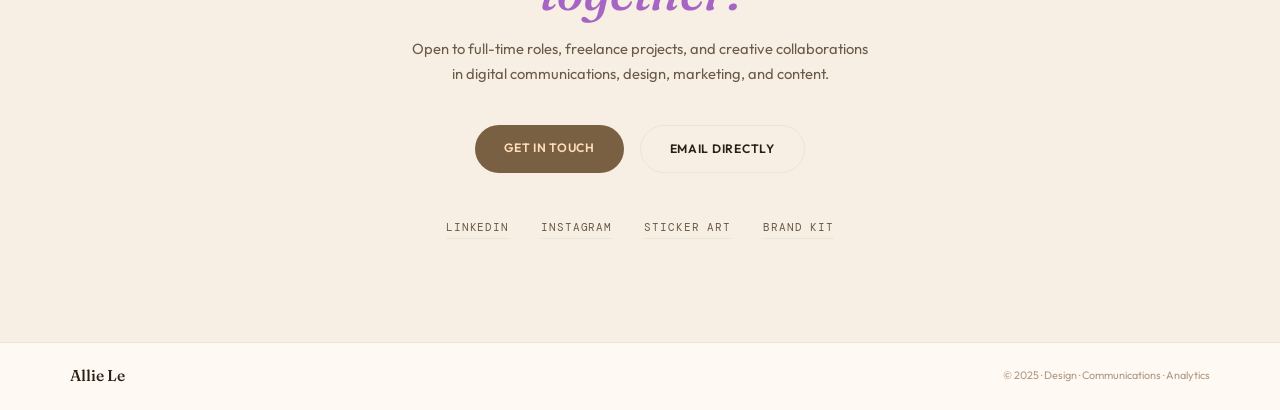
==== commit 6bfb8397: "Rename index-4.html to index.html" ====
--- a/index.html
+++ b/index.html
@@ -7,7 +7,244 @@
   <link rel="preconnect" href="https://fonts.googleapis.com"/>
   <link rel="preconnect" href="https://fonts.gstatic.com" crossorigin/>
   <link href="https://fonts.googleapis.com/css2?family=Fraunces:ital,wght@0,300;0,500;0,700;1,300;1,500&family=Outfit:wght@300;400;500;600&family=DM+Mono:wght@400&display=swap" rel="stylesheet"/>
-  <link rel="stylesheet" href="brand.css"/>
+  <style>
+/* === BRAND CSS INLINED === */
+/* ═══════════════════════════════════════════════════════════
+   ALLIE LE — BRAND KIT v2
+   Base: Warm Brown · Lilac · Orange · Peach
+   Pops: Teal · Yellow · Green · Rose
+   Source: Looka Quirky Brand Palettes
+   ═══════════════════════════════════════════════════════════ */
+
+:root {
+
+  /* ── PRIMARY PALETTE (bottom-left from Looka) ── */
+  --brown:        #7A6043;   /* warm anchor — headers, dark text */
+  --brown-dk:     #5C4730;   /* deeper brown for hover */
+  --brown-lt:     #EDE0CF;   /* pale brown tint */
+
+  --lilac:        #C88BDB;   /* primary accent — lilac/purple */
+  --lilac-dk:     #A665C4;   /* deeper lilac */
+  --lilac-lt:     #F3E4FA;   /* soft lilac tint */
+  --lilac-line:   #DFB8F0;   /* lilac border */
+
+  --orange:       #FFA046;   /* secondary accent — warm orange */
+  --orange-dk:    #E07E20;   /* deeper orange */
+  --orange-lt:    #FFF0DC;   /* orange tint */
+  --orange-line:  #FFD09A;   /* orange border */
+
+  --peach:        #FFDDB8;   /* background accent — soft peach */
+  --cream:        #FFF9F3;   /* page background */
+  --cream-dk:     #F7EFE3;   /* card/section background */
+  --cream-line:   #EDE4D8;   /* dividers */
+
+  /* ── POP COLORS (pulled from other Looka palettes) ── */
+  --teal:         #117660;   /* pop — teal green */
+  --teal-lt:      #D4F0E8;
+  --yellow:       #FFD769;   /* pop — golden yellow */
+  --yellow-lt:    #FFF8DC;
+  --forest:       #4F6E3B;   /* pop — olive/forest */
+  --rose:         #FF9EED;   /* pop — playful rose pink */
+  --cobalt:       #6099FF;   /* pop — bright blue */
+
+  /* ── INK / NEUTRALS ── */
+  --ink:          #2A1F14;   /* warm near-black */
+  --ink-mid:      #6B5A48;   /* body text */
+  --ink-lt:       #B09882;   /* captions, labels */
+  --white:        #FFFFFF;
+
+  /* ── SEMANTIC ALIASES ── */
+  --bg:           var(--cream);
+  --bg-card:      var(--white);
+  --bg-section:   var(--cream-dk);
+  --bg-dark:      var(--brown);
+
+  --text:         var(--ink);
+  --text-mid:     var(--ink-mid);
+  --text-lt:      var(--ink-lt);
+
+  --accent:       var(--lilac);
+  --accent-dk:    var(--lilac-dk);
+  --accent2:      var(--orange);
+  --accent2-dk:   var(--orange-dk);
+
+  --border:       var(--cream-line);
+  --border-focus: var(--lilac);
+
+  /* ── TYPOGRAPHY ── */
+  --font-display: 'Fraunces', Georgia, serif;
+  --font-body:    'Outfit', system-ui, sans-serif;
+  --font-mono:    'DM Mono', 'Courier New', monospace;
+
+  /* ── SPACING ── */
+  --pad:          clamp(1.4rem, 5.5vw, 4.5rem);
+  --radius:       10px;
+  --radius-lg:    16px;
+  --radius-pill:  100px;
+}
+
+/* ── BASE RESETS ── */
+*, *::before, *::after { box-sizing: border-box; margin: 0; padding: 0; }
+html { scroll-behavior: smooth; -webkit-text-size-adjust: 100%; }
+body {
+  font-family: var(--font-body);
+  background: var(--bg);
+  color: var(--text);
+  font-size: clamp(14px, 1vw, 16px);
+  line-height: 1.65;
+  overflow-x: hidden;
+}
+::selection { background: var(--lilac); color: #fff; }
+img { display: block; max-width: 100%; }
+
+/* ── SHARED NAV ── */
+.al-nav {
+  position: fixed; top: 0; left: 0; right: 0; z-index: 100;
+  display: flex; align-items: center; justify-content: space-between;
+  padding: .9rem var(--pad);
+  background: rgba(255,249,243,.95);
+  backdrop-filter: blur(14px);
+  border-bottom: 1px solid var(--border);
+}
+.al-nav-logo {
+  font-family: var(--font-display); font-size: 1.1rem; font-weight: 500;
+  text-decoration: none; color: var(--ink);
+}
+.al-nav-back {
+  font-size: .7rem; font-weight: 500; letter-spacing: .1em;
+  text-transform: uppercase; text-decoration: none; color: var(--text-mid);
+  transition: color .2s;
+}
+.al-nav-back:hover { color: var(--lilac-dk); }
+.al-nav-cta {
+  font-size: .7rem; font-weight: 600; letter-spacing: .07em;
+  text-transform: uppercase; padding: .44rem 1.1rem;
+  background: var(--lilac); color: #fff;
+  border-radius: var(--radius-pill); text-decoration: none;
+  transition: background .2s, transform .15s;
+}
+.al-nav-cta:hover { background: var(--lilac-dk); transform: translateY(-1px); }
+
+/* ── BUTTONS ── */
+.btn-primary {
+  display: inline-block; padding: .82rem 1.8rem;
+  background: var(--brown); color: var(--white);
+  font-family: var(--font-body); font-size: .78rem; font-weight: 600;
+  letter-spacing: .06em; text-transform: uppercase;
+  text-decoration: none; border-radius: var(--radius-pill);
+  border: none; cursor: pointer;
+  transition: background .2s, transform .15s;
+}
+.btn-primary:hover { background: var(--brown-dk); transform: translateY(-1px); }
+
+.btn-lilac {
+  display: inline-block; padding: .82rem 1.8rem;
+  background: var(--lilac); color: #fff;
+  font-family: var(--font-body); font-size: .78rem; font-weight: 600;
+  letter-spacing: .06em; text-transform: uppercase;
+  text-decoration: none; border-radius: var(--radius-pill);
+  border: none; cursor: pointer;
+  transition: background .2s, transform .15s;
+}
+.btn-lilac:hover { background: var(--lilac-dk); transform: translateY(-1px); }
+
+.btn-orange {
+  display: inline-block; padding: .82rem 1.8rem;
+  background: var(--orange); color: var(--brown);
+  font-family: var(--font-body); font-size: .78rem; font-weight: 700;
+  letter-spacing: .06em; text-transform: uppercase;
+  text-decoration: none; border-radius: var(--radius-pill);
+  border: none; cursor: pointer;
+  transition: background .2s, transform .15s;
+}
+.btn-orange:hover { background: var(--orange-dk); color: #fff; transform: translateY(-1px); }
+
+.btn-outline {
+  display: inline-block; padding: .82rem 1.8rem;
+  border: 1.5px solid var(--cream-line); color: var(--ink);
+  font-family: var(--font-body); font-size: .78rem; font-weight: 600;
+  letter-spacing: .06em; text-transform: uppercase;
+  text-decoration: none; border-radius: var(--radius-pill);
+  background: transparent;
+  transition: border-color .2s, color .2s;
+}
+.btn-outline:hover { border-color: var(--lilac); color: var(--lilac-dk); }
+
+/* ── EYEBROW LABELS ── */
+.eyebrow {
+  font-family: var(--font-mono); font-size: .62rem;
+  letter-spacing: .2em; text-transform: uppercase; color: var(--ink-lt);
+  margin-bottom: .55rem;
+}
+.eyebrow-lilac  { color: var(--lilac-dk); }
+.eyebrow-orange { color: var(--orange-dk); }
+.eyebrow-teal   { color: var(--teal); }
+
+/* ── DIVIDER ── */
+.al-divider { height: 1px; background: var(--border); }
+.al-divider-pad { margin: 0 var(--pad); }
+
+/* ── CHIP / TAG ── */
+.al-chip {
+  display: inline-block; font-family: var(--font-mono); font-size: .62rem;
+  letter-spacing: .04em; padding: .26rem .75rem;
+  border-radius: var(--radius-pill);
+  background: var(--cream-dk); border: 1px solid var(--border);
+  color: var(--ink-mid);
+}
+.al-chip-lilac  { background: var(--lilac-lt);  border-color: var(--lilac-line);  color: var(--lilac-dk); }
+.al-chip-orange { background: var(--orange-lt); border-color: var(--orange-line); color: var(--orange-dk); }
+.al-chip-teal   { background: var(--teal-lt);   border-color: #9AD8C8;            color: var(--teal); }
+
+/* ── CARD ── */
+.al-card {
+  background: var(--bg-card); border: 1px solid var(--border);
+  border-radius: var(--radius); overflow: hidden;
+  transition: transform .3s, box-shadow .3s;
+}
+.al-card:hover {
+  transform: translateY(-4px);
+  box-shadow: 0 16px 44px rgba(122,96,67,.1);
+}
+
+/* ── AVAILABILITY DOT ── */
+.avail-dot {
+  display: inline-block; width: 7px; height: 7px;
+  border-radius: 50%; background: #4ade80;
+  animation: avail-pulse 2s ease-in-out infinite;
+}
+@keyframes avail-pulse {
+  0%,100% { box-shadow: 0 0 0 0 rgba(74,222,128,.45); }
+  50%      { box-shadow: 0 0 0 5px rgba(74,222,128,0); }
+}
+
+/* ── FOOTER ── */
+.al-footer {
+  border-top: 1px solid var(--border);
+  padding: 1.3rem var(--pad);
+  display: flex; justify-content: space-between;
+  align-items: center; flex-wrap: wrap; gap: 1rem;
+}
+.al-footer-name {
+  font-family: var(--font-display); font-size: .98rem; font-weight: 500;
+}
+.al-footer-note { font-size: .68rem; color: var(--ink-lt); }
+
+/* ── FADE-UP ── */
+.fu {
+  opacity: 0; transform: translateY(20px);
+  transition: opacity .65s ease, transform .65s ease;
+}
+.fu.vis { opacity: 1; transform: none; }
+
+/* ── FADE STAGGER HELPERS ── */
+.fu-1 { transition-delay: .1s; }
+.fu-2 { transition-delay: .2s; }
+.fu-3 { transition-delay: .3s; }
+.fu-4 { transition-delay: .4s; }
+
+/* === END BRAND CSS === */
+</style>
   <style>
     /* ── NAV ── */
     nav {
@@ -229,9 +466,7 @@
     <div class="hc hc2" onclick="location.href='analytics.html'">
       <div class="hc-body"><p class="hc-eye">Analytics</p><p class="hc-name">Data-Driven Campaigns</p></div>
     </div>
-    <div class="hc hc3" onclick="location.href='analytics.html'">
-      <div class="hc-body"><p class="hc-eye">Analytics</p><p class="hc-name">Data-Driven Marketing</p></div>
-    </div>
+
   </div>
 </section>
 
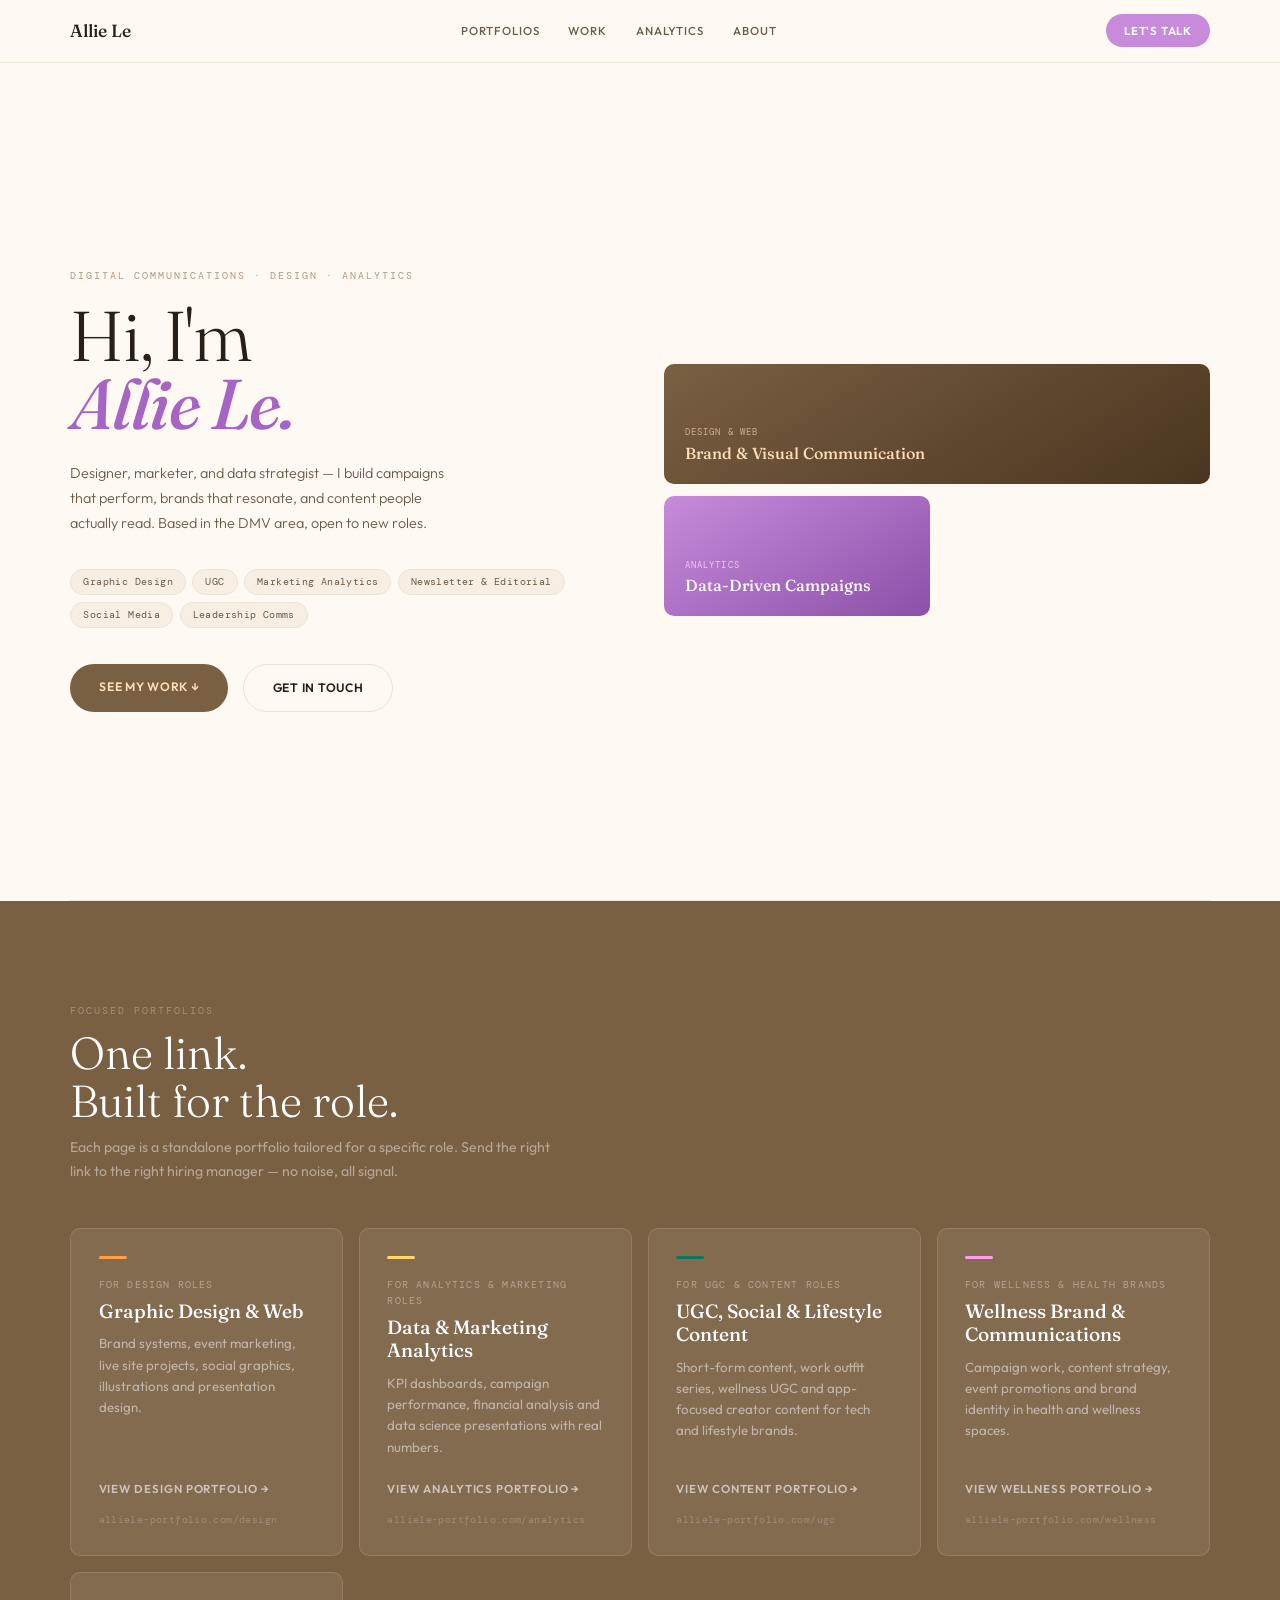
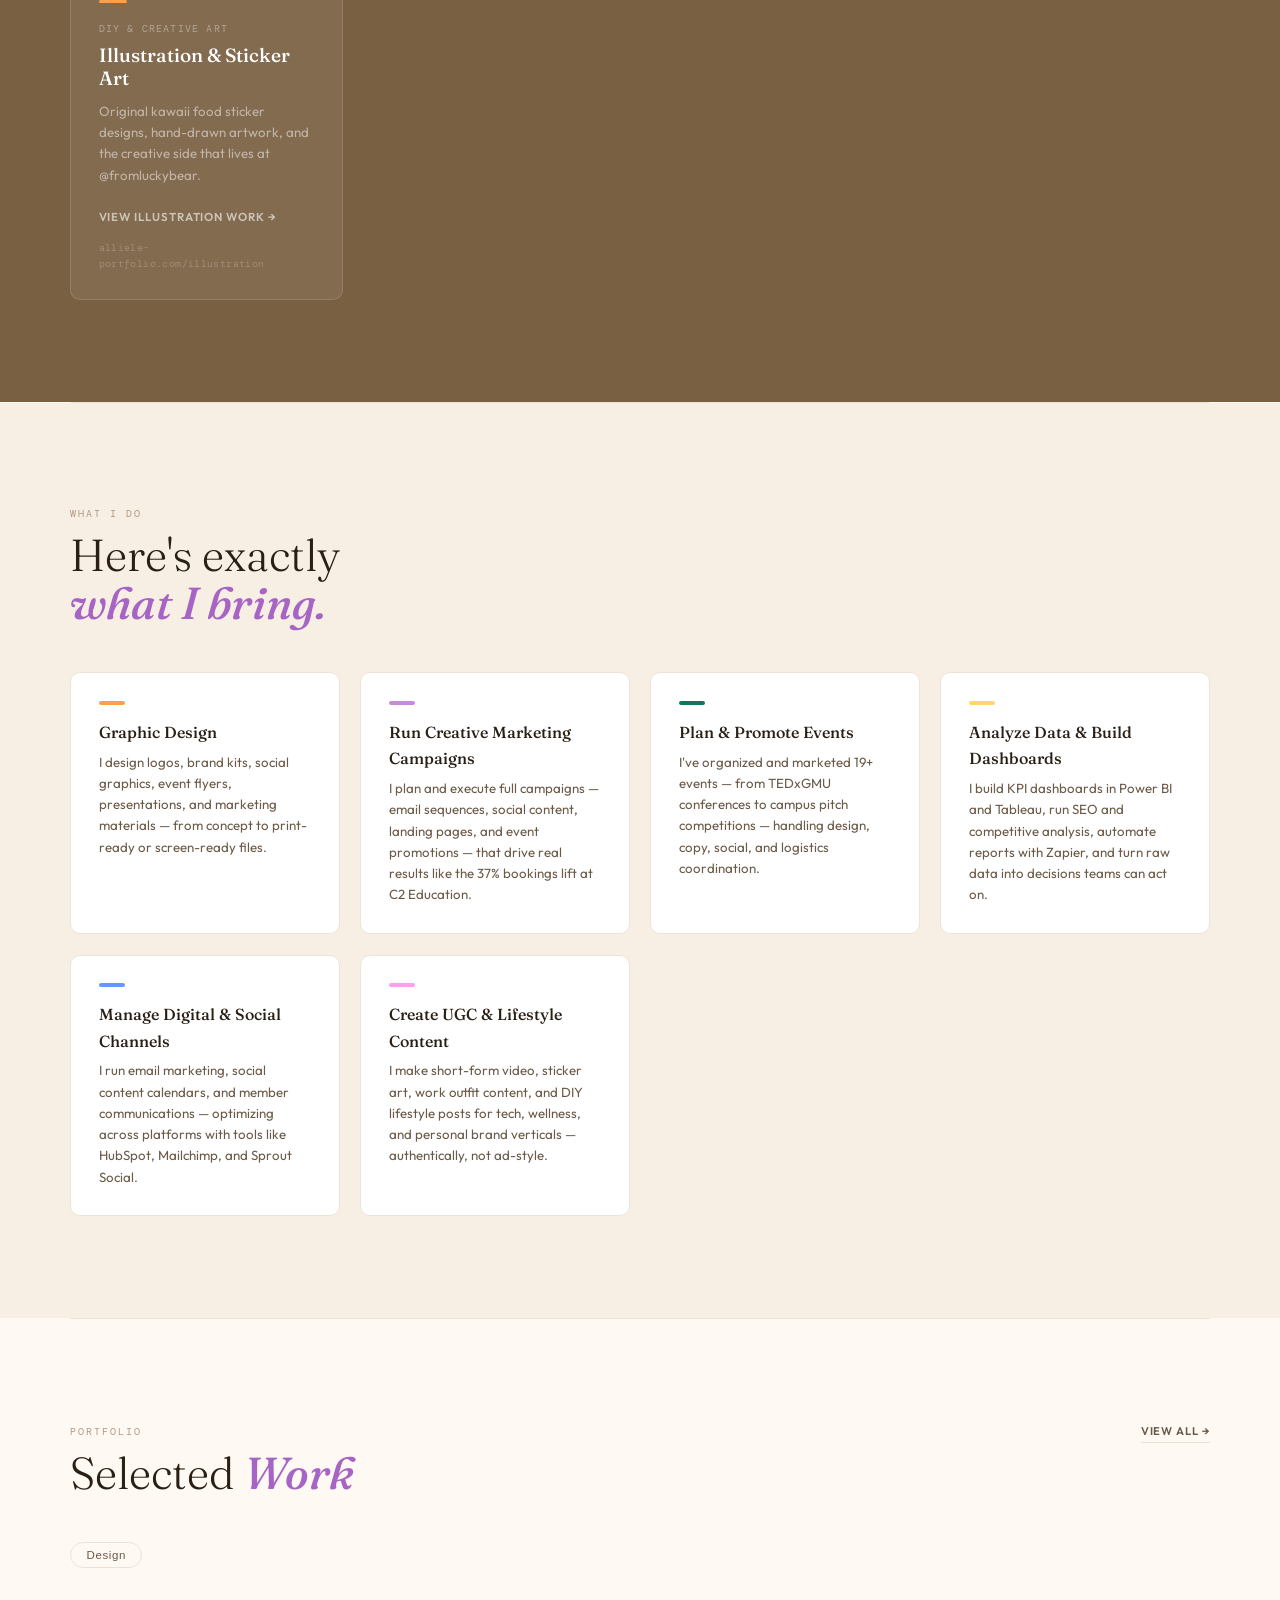
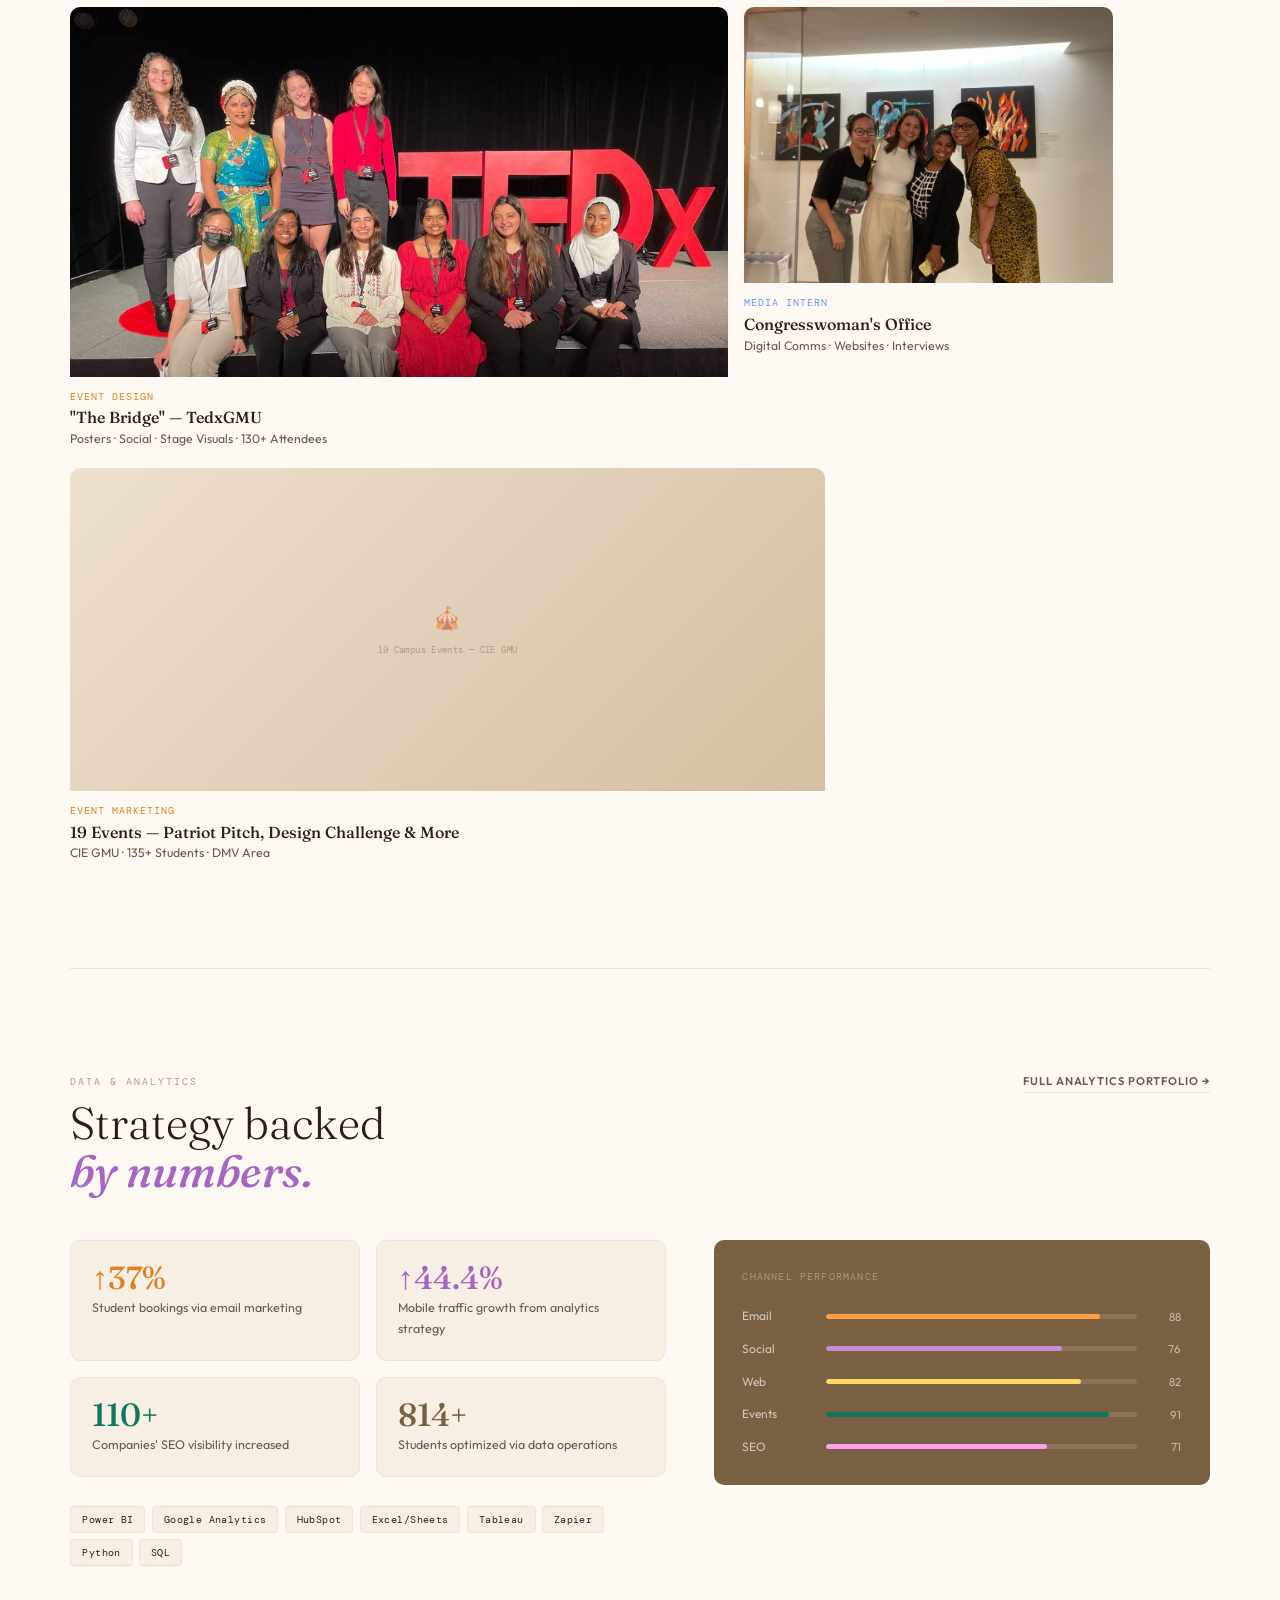
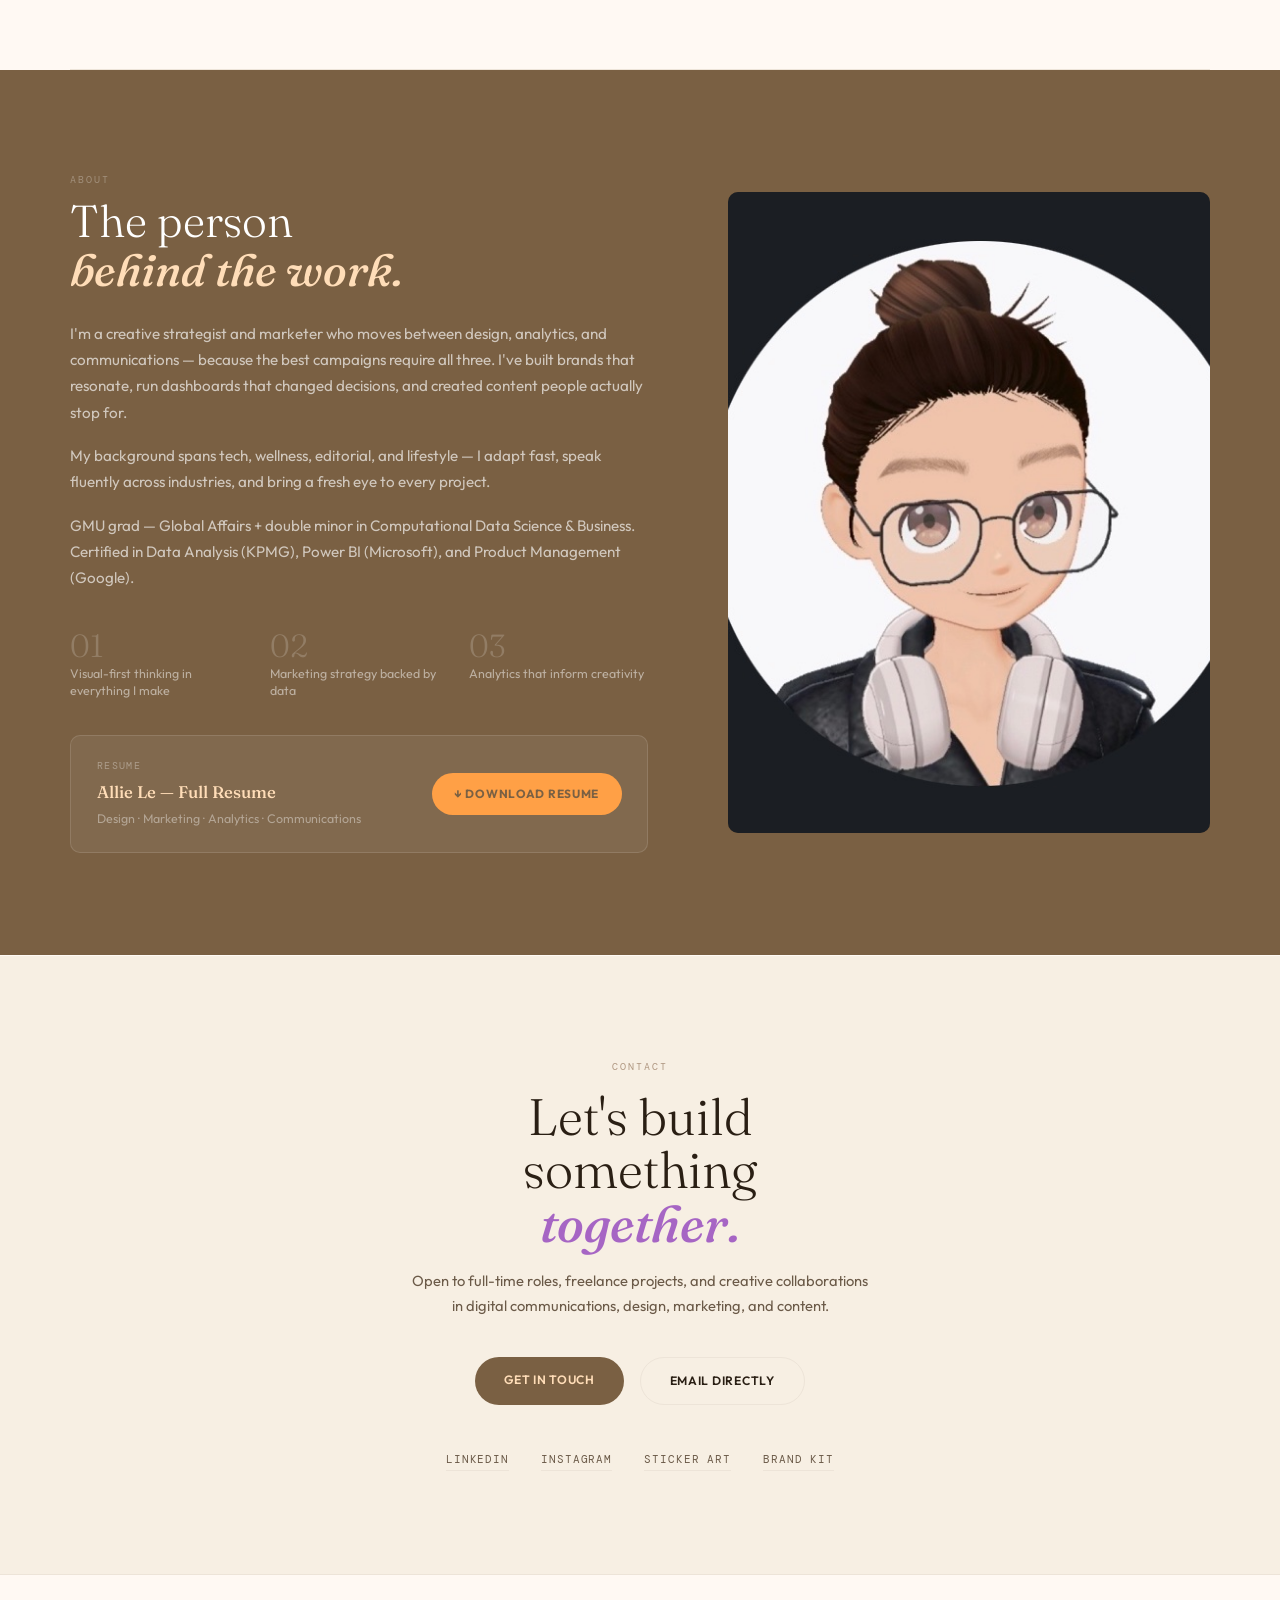
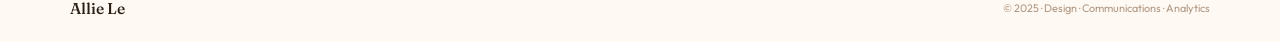
==== commit 53bed0b7: "Update index.html" ====
--- a/index.html
+++ b/index.html
@@ -581,17 +581,10 @@
     <a class="s-link" href="design.html">View All →</a>
   </div>
   <div class="wfilters" id="wf">
-    <button class="wf on" data-f="all">All</button>
     <button class="wf" data-f="design">Design</button>
-    <button class="wf" data-f="analytics">Analytics</button>
-    <button class="wf" data-f="ugc">UGC</button>
-    <button class="wf" data-f="wellness">Wellness</button>
   </div>
   <div class="wgrid">
     <div class="wi w7 fu" data-cat="design" onclick="openM('tedx')"><div class="wthumb" style="position:relative;overflow:hidden"><img src="[data-uri]" alt="TedxGMU" style="width:100%;height:100%;object-fit:cover;object-position:top"/><div class="wov"><span>View</span></div></div><div class="wmeta"><p class="wcat" style="color:var(--orange-dk)">Event Design</p><p class="wname">"The Bridge" — TedxGMU</p><p class="wsub">Posters · Social · Stage Visuals · 130+ Attendees</p></div></div>
-    <div class="wi w5 fu" data-cat="analytics" onclick="openM('vnbis')"><div class="wthumb bg-ye"><p class="wph">📊</p><p class="wht">VNBIS Marketing Dashboard</p><div class="wov"><span>View</span></div></div><div class="wmeta"><p class="wcat" style="color:var(--brown)">Analytics · SaaS</p><p class="wname">VNBIS — 110+ Company Tracker</p><p class="wsub">Power BI · KPI Dashboards · SEO</p></div></div>
-    <div class="wi w4 fu" data-cat="ugc" onclick="openM('ugc')"><div class="wthumb bg-or"><p class="wph">📱</p><p class="wht">UGC & Social Content</p><div class="wov"><span>View</span></div></div><div class="wmeta"><p class="wcat" style="color:var(--orange-dk)">UGC · Social</p><p class="wname">App & Lifestyle Content</p><p class="wsub">Tech · Wellness · Outfits</p></div></div>
-    <div class="wi w4 fu" data-cat="wellness" onclick="openM('well')"><div class="wthumb bg-te"><p class="wph">🌿</p><p class="wht">Wellness Brand Work</p><div class="wov"><span>View</span></div></div><div class="wmeta"><p class="wcat" style="color:var(--teal)">Wellness</p><p class="wname">Wellness Brand & Campaigns</p><p class="wsub">Identity · Events · Content</p></div></div>
     <div class="wi w4 fu" data-cat="design" onclick="openM('congress')"><div class="wthumb" style="position:relative;overflow:hidden"><img src="[data-uri]" alt="Congressional Media Internship" style="width:100%;height:100%;object-fit:cover;object-position:center top"/><div class="wov"><span>View</span></div></div><div class="wmeta"><p class="wcat" style="color:var(--cobalt)">Media Intern</p><p class="wname">Congresswoman's Office</p><p class="wsub">Digital Comms · Websites · Interviews</p></div></div>
     <div class="wi w8 fu" data-cat="design" onclick="openM('cie')"><div class="wthumb bg-br" style="aspect-ratio:21/9"><p class="wph">🎪</p><p class="wht">19 Campus Events — CIE GMU</p><div class="wov"><span>View</span></div></div><div class="wmeta"><p class="wcat" style="color:var(--orange-dk)">Event Marketing</p><p class="wname">19 Events — Patriot Pitch, Design Challenge & More</p><p class="wsub">CIE GMU · 135+ Students · DMV Area</p></div></div>
   </div>
